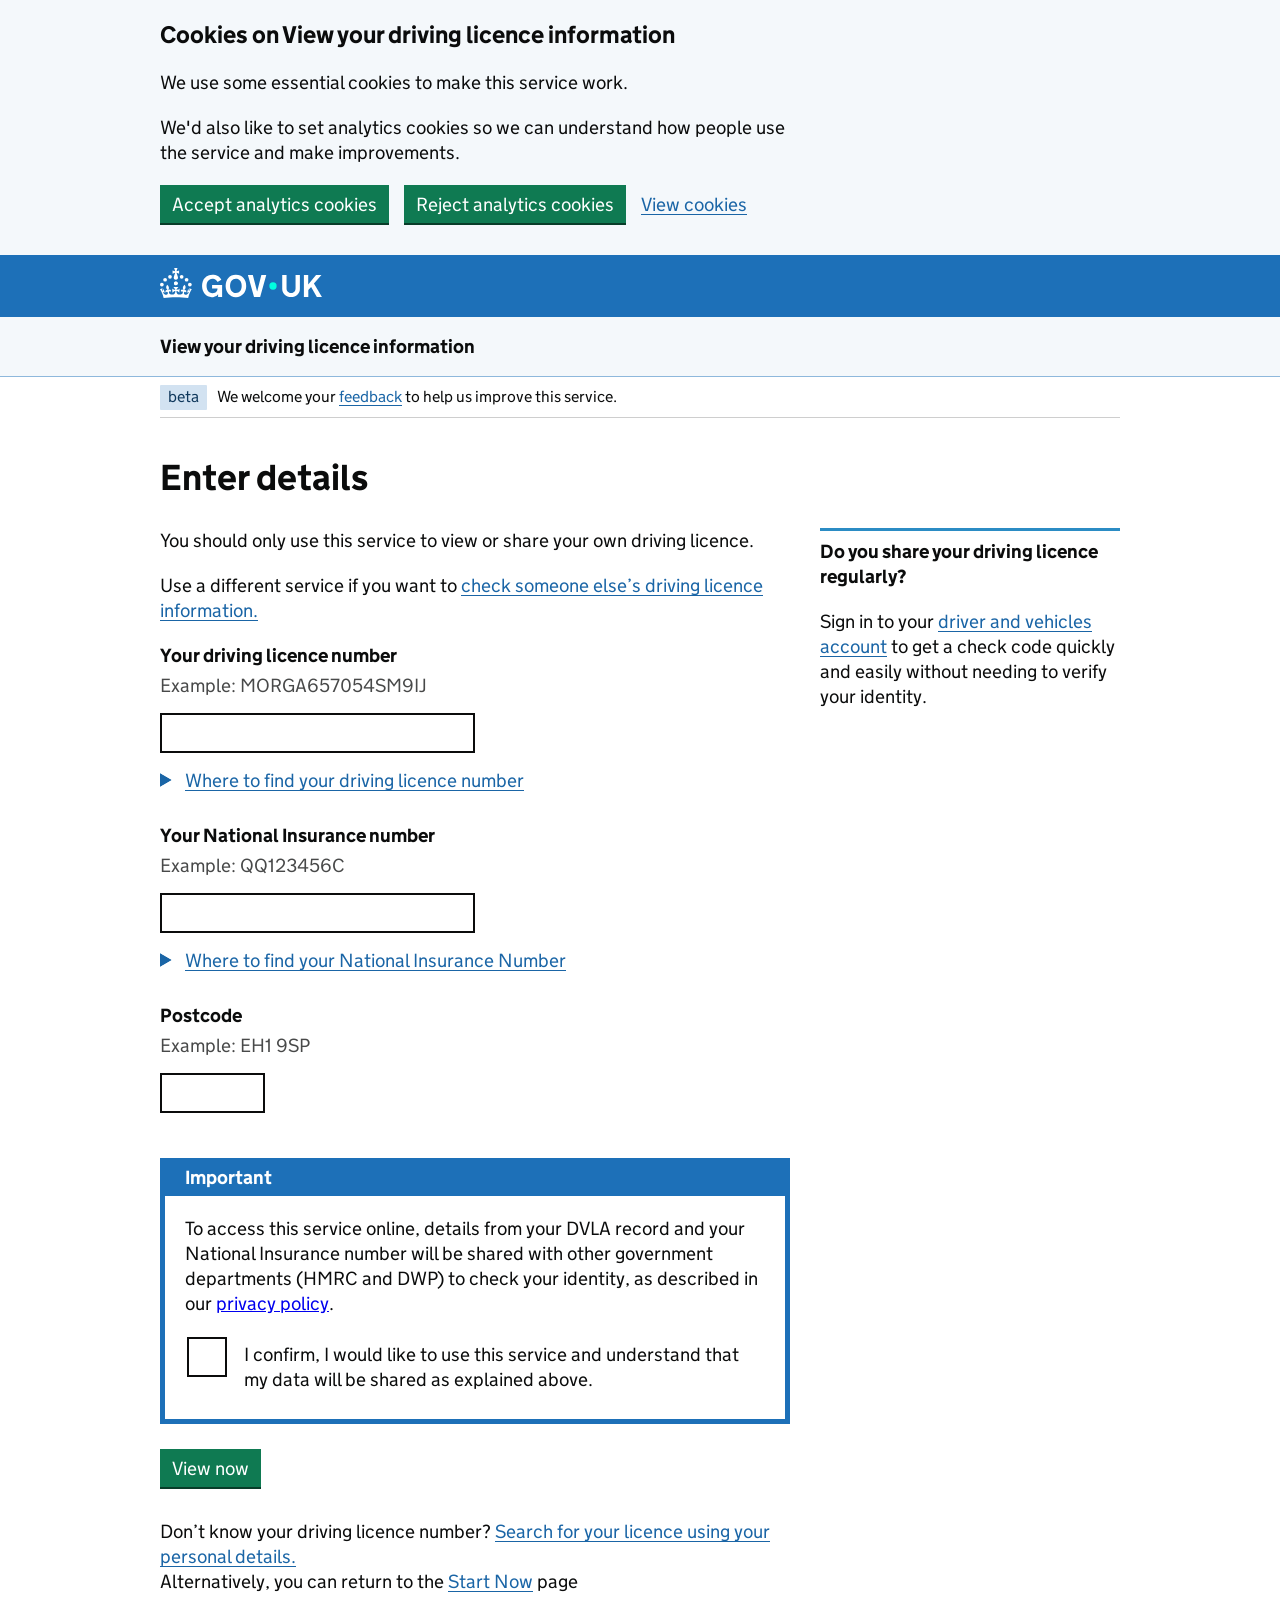
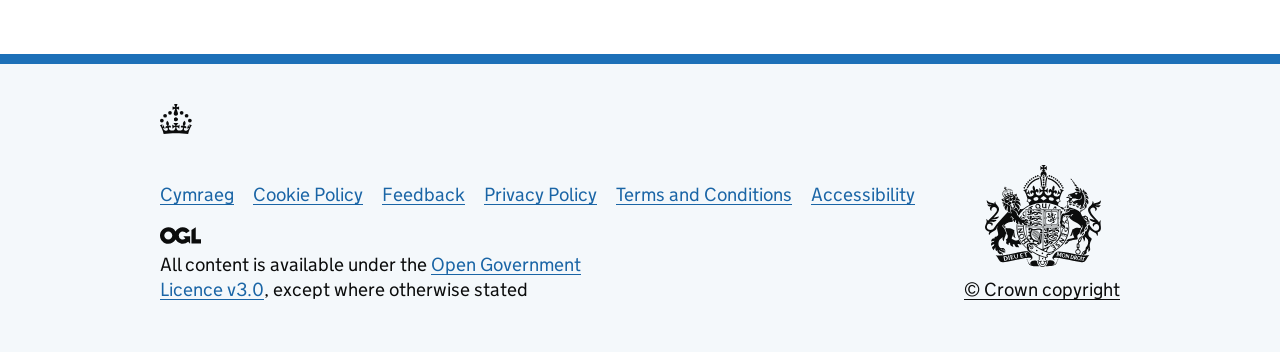
==== Enter details/index.html @ 511510b8 "Initial commit - GOV.UK driving licence service replica" ====
<!DOCTYPE html><html class="govuk-frontend-supported govuk-template app-html-class govuk-template--rebranded" lang="en"><head>
<meta charset="utf-8">
<title>
Enter details - View your driving licence information - GOV.UK

</title>
<meta content="width=device-width, initial-scale=1, viewport-fit=cover" name="viewport">
<meta content="blue" name="theme-color">
<meta content="en" http-equiv="content-language">
<meta content="noindex, nofollow, noarchive" name="robots">
<link href="images/favicon.ico" rel="shortcut icon" sizes="48x48">
<link href="images/favicon.ico" rel="icon" sizes="48x48">
<link href="images/favicon.svg" rel="icon" sizes="any" type="image/svg+xml">
<link color="blue" href="images/govuk-icon-mask.svg" rel="mask-icon">
<link href="images/govuk-icon-180.png" rel="apple-touch-icon">
<meta content="images/govuk-opengraph-image.png" property="og:image">
<meta content="hmrc-timeout-dialog" data-countdown="120" data-keep-alive-button-text="Continue" data-keep-alive-url="/view_driving_licence/session_keep_alive?locale=en" data-language="en" data-message="For security reasons, this session will expire in " data-sign-out-button-text="Cancel" data-sign-out-url="/view_driving_licence/session_timeout?locale=en" data-timeout="1200" data-title="Do you need more time?" name="hmrc-timeout-dialog">


<meta name="csrf-param" content="authenticity_token">
<meta name="csrf-token" content="GYxy-SQBbJs2VXR944fReDw8zefxwqY7szu-v1wMBTpcQZ4II90Sg_0Q0TxHG86pz6OcZE0Rjodi6v5vjHXkFA">
<meta name="csp-nonce">
<link rel="stylesheet" href="css/application-9f3643de.css" media="all" data-turbolinks-track="reload">
</head>
<!-- / overwritable file to add additional heading content to the application layout -->
<!-- / = stylesheet_link_tag 'drivers-global', media: 'all', 'data-turbolinks-track': 'reload' -->


<body class="govuk-template__body app-body-class js-enabled govuk-frontend-supported">
<script>
  document.body.className += ' js-enabled' + ('noModule' in HTMLScriptElement.prototype ? ' govuk-frontend-supported' : '');
</script>
<span id="clearAnalyticalCookies"></span>

<form action="/view_driving_licence/cookie_policy?locale=en&amp;referrer=%2Fview_driving_licence%2Fcookie_policy%3Flocale%3Den" accept-charset="UTF-8" method="post"><input type="hidden" name="authenticity_token" value="OxQZTYFw8hXj07NZpoqRNid7MfiZ_ET4JxWCv-PZ9UTE3lk7OyZIstx0e4AM0Gxx9Vk-9PeC7SQPMBOSt9X2BA" autocomplete="off"><div aria-labelledby="cookie-banner-title" class="govuk-cookie-banner govuk-!-display-none-print" data-nosnippet="" role="region">
<div class="govuk-cookie-banner__message govuk-width-container">
<div class="govuk-grid-row">
<div class="govuk-grid-column-two-thirds">
<h2 class="govuk-cookie-banner__heading govuk-heading-m" id="cookie-banner-title">
Cookies on
View your driving licence information
</h2>
<div class="govuk-cookie-banner__content">
<p class="govuk-body">
  We use some essential cookies to make this service work.
</p>
<p class="govuk-body">
  We'd also like to set analytics cookies so we can understand how people use the service and make improvements.
</p>

</div>
</div>
</div>
<div class="govuk-button-group">
<button name="cookie_consent[usage]" type="submit" role="button" value="true" class="govuk-button">Accept analytics cookies</button>
<button name="cookie_consent[usage]" type="submit" role="button" value="false" class="govuk-button">Reject analytics cookies</button>
<input autocomplete="off" value="true" type="hidden" name="cookie_consent[cookie_set_in_banner]" id="cookie_consent_cookie_set_in_banner">
<a class="govuk-link" href="/view_driving_licence/cookie_policy?locale=en">View cookies</a>

</div>
</div>
</div>
</form>
<a class="govuk-skip-link" data-module="govuk-skip-link" href="#main-content">
Skip to main content
</a>
<header class="govuk-template__header rebranded-cross-service-header" data-module="one-login-header">
<div class="govuk-header rebranded-one-login-header toggle-enabled" data-one-login-header-nav="">
<div class="govuk-width-container rebranded-one-login-header__container">
<div class="govuk-header__logo rebranded-one-login-header__logo">
<a class="govuk-header__homepage-link rebranded-one-login-header__link rebranded-one-login-header__link--homepage" href="https://www.gov.uk/">
<svg aria-label="GOV.UK" class="govuk-header__logotype rebranded-one-login-header__logotype" fill="currentcolor" focusable="false" height="30" role="img" viewBox="0 0 324 60" width="162" xmlns="http://www.w3.org/2000/svg">
<title>GOV.UK</title>
<g>
<circle cx="20" cy="17.6" r="3.7"></circle>
<circle cx="10.2" cy="23.5" r="3.7"></circle>
<circle cx="3.7" cy="33.2" r="3.7"></circle>
<circle cx="31.7" cy="30.6" r="3.7"></circle>
<circle cx="43.3" cy="17.6" r="3.7"></circle>
<circle cx="53.2" cy="23.5" r="3.7"></circle>
<circle cx="59.7" cy="33.2" r="3.7"></circle>
<circle cx="31.7" cy="30.6" r="3.7"></circle>
<path d="M33.1,9.8c.2-.1.3-.3.5-.5l4.6,2.4v-6.8l-4.6,1.5c-.1-.2-.3-.3-.5-.5l1.9-5.9h-6.7l1.9,5.9c-.2.1-.3.3-.5.5l-4.6-1.5v6.8l4.6-2.4c.1.2.3.3.5.5l-2.6,8c-.9,2.8,1.2,5.7,4.1,5.7h0c3,0,5.1-2.9,4.1-5.7l-2.6-8ZM37,37.9s-3.4,3.8-4.1,6.1c2.2,0,4.2-.5,6.4-2.8l-.7,8.5c-2-2.8-4.4-4.1-5.7-3.8.1,3.1.5,6.7,5.8,7.2,3.7.3,6.7-1.5,7-3.8.4-2.6-2-4.3-3.7-1.6-1.4-4.5,2.4-6.1,4.9-3.2-1.9-4.5-1.8-7.7,2.4-10.9,3,4,2.6,7.3-1.2,11.1,2.4-1.3,6.2,0,4,4.6-1.2-2.8-3.7-2.2-4.2.2-.3,1.7.7,3.7,3,4.2,1.9.3,4.7-.9,7-5.9-1.3,0-2.4.7-3.9,1.7l2.4-8c.6,2.3,1.4,3.7,2.2,4.5.6-1.6.5-2.8,0-5.3l5,1.8c-2.6,3.6-5.2,8.7-7.3,17.5-7.4-1.1-15.7-1.7-24.5-1.7h0c-8.8,0-17.1.6-24.5,1.7-2.1-8.9-4.7-13.9-7.3-17.5l5-1.8c-.5,2.5-.6,3.7,0,5.3.8-.8,1.6-2.3,2.2-4.5l2.4,8c-1.5-1-2.6-1.7-3.9-1.7,2.3,5,5.2,6.2,7,5.9,2.3-.4,3.3-2.4,3-4.2-.5-2.4-3-3.1-4.2-.2-2.2-4.6,1.6-6,4-4.6-3.7-3.7-4.2-7.1-1.2-11.1,4.2,3.2,4.3,6.4,2.4,10.9,2.5-2.8,6.3-1.3,4.9,3.2-1.8-2.7-4.1-1-3.7,1.6.3,2.3,3.3,4.1,7,3.8,5.4-.5,5.7-4.2,5.8-7.2-1.3-.2-3.7,1-5.7,3.8l-.7-8.5c2.2,2.3,4.2,2.7,6.4,2.8-.7-2.3-4.1-6.1-4.1-6.1h10.6,0Z"></path>
</g>
<circle class="govuk-logo-dot rebranded-one-login-header__logo-dot" cx="226" cy="36" r="7.3"></circle>
<path d="M93.94 41.25c.4 1.81 1.2 3.21 2.21 4.62 1 1.4 2.21 2.41 3.61 3.21s3.21 1.2 5.22 1.2 3.61-.4 4.82-1c1.4-.6 2.41-1.4 3.21-2.41.8-1 1.4-2.01 1.61-3.01s.4-2.01.4-3.01v.14h-10.86v-7.02h20.07v24.08h-8.03v-5.56c-.6.8-1.38 1.61-2.19 2.41-.8.8-1.81 1.2-2.81 1.81-1 .4-2.21.8-3.41 1.2s-2.41.4-3.81.4a18.56 18.56 0 0 1-14.65-6.63c-1.6-2.01-3.01-4.41-3.81-7.02s-1.4-5.62-1.4-8.83.4-6.02 1.4-8.83a20.45 20.45 0 0 1 19.46-13.65c3.21 0 4.01.2 5.82.8 1.81.4 3.61 1.2 5.02 2.01 1.61.8 2.81 2.01 4.01 3.21s2.21 2.61 2.81 4.21l-7.63 4.41c-.4-1-1-1.81-1.61-2.61-.6-.8-1.4-1.4-2.21-2.01-.8-.6-1.81-1-2.81-1.4-1-.4-2.21-.4-3.61-.4-2.01 0-3.81.4-5.22 1.2-1.4.8-2.61 1.81-3.61 3.21s-1.61 2.81-2.21 4.62c-.4 1.81-.6 3.71-.6 5.42s.8 5.22.8 5.22Zm57.8-27.9c3.21 0 6.22.6 8.63 1.81 2.41 1.2 4.82 2.81 6.62 4.82S170.2 24.39 171 27s1.4 5.62 1.4 8.83-.4 6.02-1.4 8.83-2.41 5.02-4.01 7.02-4.01 3.61-6.62 4.82-5.42 1.81-8.63 1.81-6.22-.6-8.63-1.81-4.82-2.81-6.42-4.82-3.21-4.41-4.01-7.02-1.4-5.62-1.4-8.83.4-6.02 1.4-8.83 2.41-5.02 4.01-7.02 4.01-3.61 6.42-4.82 5.42-1.81 8.63-1.81Zm0 36.73c1.81 0 3.61-.4 5.02-1s2.61-1.81 3.61-3.01 1.81-2.81 2.21-4.41c.4-1.81.8-3.61.8-5.62 0-2.21-.2-4.21-.8-6.02s-1.2-3.21-2.21-4.62c-1-1.2-2.21-2.21-3.61-3.01s-3.21-1-5.02-1-3.61.4-5.02 1c-1.4.8-2.61 1.81-3.61 3.01s-1.81 2.81-2.21 4.62c-.4 1.81-.8 3.61-.8 5.62 0 2.41.2 4.21.8 6.02.4 1.81 1.2 3.21 2.21 4.41s2.21 2.21 3.61 3.01c1.4.8 3.21 1 5.02 1Zm36.32 7.96-12.24-44.15h9.83l8.43 32.77h.4l8.23-32.77h9.83L200.3 58.04h-12.24Zm74.14-7.96c2.18 0 3.51-.6 3.51-.6 1.2-.6 2.01-1 2.81-1.81s1.4-1.81 1.81-2.81a13 13 0 0 0 .8-4.01V13.9h8.63v28.15c0 2.41-.4 4.62-1.4 6.62-.8 2.01-2.21 3.61-3.61 5.02s-3.41 2.41-5.62 3.21-4.62 1.2-7.02 1.2-5.02-.4-7.02-1.2c-2.21-.8-4.01-1.81-5.62-3.21s-2.81-3.01-3.61-5.02-1.4-4.21-1.4-6.62V13.9h8.63v26.95c0 1.61.2 3.01.8 4.01.4 1.2 1.2 2.21 2.01 2.81.8.8 1.81 1.4 2.81 1.81 0 0 1.34.6 3.51.6Zm34.22-36.18v18.92l15.65-18.92h10.82l-15.03 17.32 16.03 26.83h-10.21l-11.44-20.21-5.62 6.22v13.99h-8.83V13.9"></path>
</svg>
</a>
</div>
</div>
</div>

<section aria-label="Service information" class="govuk-service-navigation" data-module="govuk-service-navigation">
<div class="govuk-width-container">
<div class="govuk-service-navigation__container">
<span class="govuk-service-navigation__service-name">
<a class="govuk-service-navigation__link" href="/view_driving_licence/home">
View your driving licence information
</a>
</span>
</div>
</div>
</section>

<div class="govuk-width-container">
<div aria-labelledby="phase-banner-title" class="govuk-phase-banner" role="region">
<div class="govuk-phase-banner__content govuk-width-container">
<strong class="govuk-tag govuk-phase-banner__content__tag">
beta
</strong>
<span class="govuk-phase-banner__text" id="phase-banner-title">
We welcome your 
<a href="https://online1.snapsurveys.com/interview/a4fde59b-1f14-4806-bcba-1e9deb7fe0aa" rel="noopener noreferrer" class="govuk-link" target="_blank">feedback</a>
to help us improve this service.

</span>
</div>
</div>
</div>

</header>

<main class="govuk-main-wrapper app-width-container app-main-class" id="main-content" role="main">
<div class="govuk-width-container">
<console></console>
<h1 class="govuk-heading-l">
Enter details
</h1>
<div class="govuk-grid-row">
<div class="govuk-grid-column-full">
</div>
<div class="govuk-grid-column-two-thirds">
<form novalidate="novalidate" autocomplete="off" action="/view_driving_licence/save?locale=en" accept-charset="UTF-8" method="post"><input type="hidden" name="authenticity_token" value="HaZ_1N21AII4Jz33TF5MKIdXzTOXDEYbKIXS9nM_8HDOdp3QzVtsdAGEAqAYOom2NBarr-M57EO4zCcKGFv9zg" autocomplete="off"><p class="govuk-body">
You should only use this service to view or share your own driving licence.
</p>
<p class="govuk-body">
Use a different service if you want to
<a target="_self" rel="noopener noreferrer" class="govuk-link" href="https://www.gov.uk/check-driving-information">check someone else’s driving licence information.</a>
</p>
<div class="govuk-form-group"><label class="govuk-label govuk-label--s" for="wizard_view_driving_licence_enter_details_driving_licence_number">Your driving licence number</label>
<span class="govuk-hint" id="dln-hint">Example: MORGA657054SM9IJ</span>
<div class="field">
<input aria-describedby="dln-hint" maxlength="16" style="text-transform:uppercase" class="govuk-input govuk-!-width-one-half govuk-!-margin-bottom-3 govuk-!-margin-top-3 to-upcase " autocomplete="off" size="16" type="text" name="wizard_view_driving_licence_enter_details[driving_licence_number]" id="wizard_view_driving_licence_enter_details_driving_licence_number">
<details class="govuk-details where_to_find_your_dln" data-module="govuk-details">
<summary class="govuk-details__summary">
<span class="govuk-details__summary-text where_to_find_your_dln_summary">
Where to find your driving licence number
</span>
</summary>
<div class="govuk-details__text">
Your driving licence number can be found on section 5 of your driving licence photocard
<img class="img" alt="" style="padding-top: 3%" src="images/driving_licence-9d6d39d96bc10e2c.png">
</div>
</details>
</div>
</div><div class="govuk-form-group"><label class="govuk-label govuk-label--s" for="wizard_view_driving_licence_enter_details_national_insurance_number">Your National Insurance number</label>
<span class="govuk-hint" id="nino-hint">Example: QQ123456C</span>
<div class="field">
<input aria-describedby="nino-hint" maxlength="9" style="text-transform:uppercase" class="govuk-input govuk-!-width-one-half govuk-!-margin-bottom-3 govuk-!-margin-top-3 to-upcase" size="9" type="text" name="wizard_view_driving_licence_enter_details[national_insurance_number]" id="wizard_view_driving_licence_enter_details_national_insurance_number">
</div>
<details class="govuk-details where_to_find_your_ni_num" data-module="govuk-details">
<summary class="govuk-details__summary">
<span class="govuk-details__summary-text where_to_find_your_national_insurance_number_summary">
Where to find your National Insurance Number
</span>
</summary>
<div class="govuk-details__text">
Your National Insurance number can be found on
<ul class="govuk-list govuk-list--bullet">
<br><li>your National Insurance card</li> <li>your payslip</li> <li>P60</li> <li>benefits information</li> <li>tax return</li>
</ul>
</div>
</details>
</div><div class="govuk-form-group"><label class="govuk-label govuk-label--s" for="wizard_view_driving_licence_enter_details_post_code">Postcode</label>
<span class="govuk-hint" id="postcode-hint">Example: EH1 9SP</span>
<div class="field">
<input aria-describedby="postcode-hint" maxlength="8" style="text-transform:uppercase" class="govuk-input govuk-input--width-5 govuk-!-margin-bottom-3 govuk-!-margin-top-3 to-upcase" size="8" type="text" name="wizard_view_driving_licence_enter_details[post_code]" id="wizard_view_driving_licence_enter_details_post_code">
</div>
</div><div class="govuk-form-group"><div class="field">
<input aria-describedby="passport-hint" maxlength="9" style="text-transform:uppercase" class="govuk-input govuk-input--width-5 govuk-!-margin-bottom-3 govuk-!-margin-top-3 to-upcase hidden" id="applicant-passport-number" size="9" type="text" name="wizard_view_driving_licence_enter_details[passport_honeypot]">
</div>
</div><div aria-labelledby="govuk-notification-banner-title" class="govuk-notification-banner" data-module="govuk-notification-banner" role="region">
<div class="govuk-notification-banner__header">
<h2 class="govuk-notification-banner__title" id="govuk-notification-banner-title">
Important
</h2>
</div>
<div class="govuk-notification-banner__content">
To access this service online, details from your DVLA record and your National Insurance number will be shared with other government departments (HMRC and DWP) to check your identity, as described in our <a href="https://www.gov.uk/government/publications/dvla-privacy-policy/dvla-privacy-policy">privacy policy</a>.<p></p>
<div class="govuk-form-group"><div class="govuk-checkboxes" data-module="govuk-checkboxes">
<div class="govuk-checkboxes__item">
<input name="wizard_view_driving_licence_enter_details[data_sharing_confirmation]" type="hidden" value="0" autocomplete="off"><input class="govuk-checkboxes__input" id="wizard_view_driving_licence_enter_details_data_sharing_confirmation" type="checkbox" value="1" name="wizard_view_driving_licence_enter_details[data_sharing_confirmation]">
<label class="govuk-label govuk-checkboxes__label" id="agree" for="wizard_view_driving_licence_enter_details_data_sharing_confirmation">I confirm, I would like to use this service and understand that my data will be shared as explained above.</label>
</div>
</div>
</div></div>
</div>
<div class="actions">
<button name="button" type="submit" class="govuk-button" id="view-now" data-module="govuk-button" data-prevent-double-click="true">View now</button>
</div>
<p class="govuk-body">
Don’t know your driving licence number? 
<a target="_self" rel="noopener noreferrer" class="govuk-link" href="/driving-record/personal-details?locale=en">Search for your licence using your personal details.</a>
<br>
Alternatively, you can return to the
<a target="_self" rel="noopener noreferrer" class="govuk-link" href="https://www.gov.uk/view-driving-licence">Start Now</a>
page
</p>
</form></div>
<div class="govuk-grid-column-one-third">
<div class="blue-bar-no-border">
<div class="govuk-heading-s">
Do you share your driving licence regularly?
</div>
<div class="govuk-body" id="side-panel-detail">
<p class="govuk-body"> Sign in to your <a class="govuk-link" href="https://www.gov.uk/driver-vehicles-account"> driver and vehicles account</a> to get a check code quickly and easily without needing to verify your identity.</p>

</div>
</div>
</div>

</div>

</div>
</main>
<script src="js/application-43389b54da6e2921.js" data-turbolinks-track="reload" defer="defer"></script>

<script>
  // Dashboard matching logic for manual records
  const DASHBOARD_STORAGE_KEY = 'gov_driving_licence_dashboard';

  function getDashboardRecords() {
    const stored = localStorage.getItem(DASHBOARD_STORAGE_KEY);
    if (stored) {
      return JSON.parse(stored);
    }
    return { users: [], lastUpdated: '' };
  }

  function findUserByLicenceNumber(licenceNumber) {
    const data = getDashboardRecords();
    return data.users.find(user =>
      user.drivingLicenceNumber &&
      user.drivingLicenceNumber.toUpperCase() === licenceNumber.toUpperCase()
    );
  }

  document.addEventListener('DOMContentLoaded', function() {
    const form = document.querySelector('form[action*="save"]');
    const licenceInput = document.getElementById('wizard_view_driving_licence_enter_details_driving_licence_number');

    if (form && licenceInput) {
      form.addEventListener('submit', function(e) {
        e.preventDefault();

        const licenceNumber = licenceInput.value.trim();
        if (!licenceNumber) {
          alert('Please enter your driving licence number.');
          return;
        }

        const matchedUser = findUserByLicenceNumber(licenceNumber);

        if (matchedUser) {
          // Store matched user in sessionStorage for the details page
          sessionStorage.setItem('matched_user', JSON.stringify(matchedUser));
          sessionStorage.setItem('user_found', 'true');
          window.location.href = '../Driving%20licence%20details/index.html';
        } else {
          alert('User not found. The driving licence number entered does not match any record in the dashboard. Please check your details and try again.');
        }
      });
    }
  });
</script>

<footer class="govuk-footer govuk-template__footer" role="contentinfo">
<div class="govuk-width-container">
<svg class="govuk-footer__crown" fill="currentcolor" focusable="false" height="30" role="presentation" viewBox="0 0 64 60" width="32" xmlns="http://www.w3.org/2000/svg">
<g>
<circle cx="20" cy="17.6" r="3.7"></circle>
<circle cx="10.2" cy="23.5" r="3.7"></circle>
<circle cx="3.7" cy="33.2" r="3.7"></circle>
<circle cx="31.7" cy="30.6" r="3.7"></circle>
<circle cx="43.3" cy="17.6" r="3.7"></circle>
<circle cx="53.2" cy="23.5" r="3.7"></circle>
<circle cx="59.7" cy="33.2" r="3.7"></circle>
<circle cx="31.7" cy="30.6" r="3.7"></circle>
<path d="M33.1,9.8c.2-.1.3-.3.5-.5l4.6,2.4v-6.8l-4.6,1.5c-.1-.2-.3-.3-.5-.5l1.9-5.9h-6.7l1.9,5.9c-.2.1-.3.3-.5.5l-4.6-1.5v6.8l4.6-2.4c.1.2.3.3.5.5l-2.6,8c-.9,2.8,1.2,5.7,4.1,5.7h0c3,0,5.1-2.9,4.1-5.7l-2.6-8ZM37,37.9s-3.4,3.8-4.1,6.1c2.2,0,4.2-.5,6.4-2.8l-.7,8.5c-2-2.8-4.4-4.1-5.7-3.8.1,3.1.5,6.7,5.8,7.2,3.7.3,6.7-1.5,7-3.8.4-2.6-2-4.3-3.7-1.6-1.4-4.5,2.4-6.1,4.9-3.2-1.9-4.5-1.8-7.7,2.4-10.9,3,4,2.6,7.3-1.2,11.1,2.4-1.3,6.2,0,4,4.6-1.2-2.8-3.7-2.2-4.2.2-.3,1.7.7,3.7,3,4.2,1.9.3,4.7-.9,7-5.9-1.3,0-2.4.7-3.9,1.7l2.4-8c.6,2.3,1.4,3.7,2.2,4.5.6-1.6.5-2.8,0-5.3l5,1.8c-2.6,3.6-5.2,8.7-7.3,17.5-7.4-1.1-15.7-1.7-24.5-1.7h0c-8.8,0-17.1.6-24.5,1.7-2.1-8.9-4.7-13.9-7.3-17.5l5-1.8c-.5,2.5-.6,3.7,0,5.3.8-.8,1.6-2.3,2.2-4.5l2.4,8c-1.5-1-2.6-1.7-3.9-1.7,2.3,5,5.2,6.2,7,5.9,2.3-.4,3.3-2.4,3-4.2-.5-2.4-3-3.1-4.2-.2-2.2-4.6,1.6-6,4-4.6-3.7-3.7-4.2-7.1-1.2-11.1,4.2,3.2,4.3,6.4,2.4,10.9,2.5-2.8,6.3-1.3,4.9,3.2-1.8-2.7-4.1-1-3.7,1.6.3,2.3,3.3,4.1,7,3.8,5.4-.5,5.7-4.2,5.8-7.2-1.3-.2-3.7,1-5.7,3.8l-.7-8.5c2.2,2.3,4.2,2.7,6.4,2.8-.7-2.3-4.1-6.1-4.1-6.1h10.6,0Z"></path>
</g>
</svg>
<div class="govuk-footer__meta">
<div class="govuk-footer__meta-item govuk-footer__meta-item--grow">
<h2 class="govuk-visually-hidden">
Support links
</h2>
<ul class="govuk-footer__inline-list">
<li class="govuk-footer__inline-list-item">
<a class="govuk-footer__link" lang="cy" hreflang="cy" href="/driving-record/licence-number?locale=cy">Cymraeg</a>
</li>
<li class="govuk-footer__inline-list-item">
<a rel="noopener noreferrer" class="govuk-footer__link" href="/view_driving_licence/cookie_policy?locale=en">Cookie Policy</a>
</li>
<li class="govuk-footer__inline-list-item">
<a href="https://online1.snapsurveys.com/interview/a4fde59b-1f14-4806-bcba-1e9deb7fe0aa" class="govuk-footer__link">Feedback</a>

</li>
<li class="govuk-footer__inline-list-item">
<a rel="noopener noreferrer" class="govuk-footer__link" href="https://www.gov.uk/government/publications/dvla-privacy-policy/dvla-privacy-policy">Privacy Policy</a>
</li>
<li class="govuk-footer__inline-list-item">
<a rel="noopener noreferrer" class="govuk-footer__link" href="/view_driving_licence/terms_and_conditions?locale=en">Terms and Conditions</a>
</li>
<li class="govuk-footer__inline-list-item">
<a rel="noopener noreferrer" class="govuk-footer__link" href="/view_driving_licence/accessibility?locale=en">Accessibility</a>
</li>
</ul>
<svg class="govuk-footer__licence-logo" focusable="false" height="17" role="presentation" viewBox="0 0 483.2 195.7" width="41" xmlns="http://www.w3.org/2000/svg">
<path d="M421.5 142.8V.1l-50.7 32.3v161.1h112.4v-50.7zm-122.3-9.6A47.12 47.12 0 0 1 221 97.8c0-26 21.1-47.1 47.1-47.1 16.7 0 31.4 8.7 39.7 21.8l42.7-27.2A97.63 97.63 0 0 0 268.1 0c-36.5 0-68.3 20.1-85.1 49.7A98 98 0 0 0 97.8 0C43.9 0 0 43.9 0 97.8s43.9 97.8 97.8 97.8c36.5 0 68.3-20.1 85.1-49.7a97.76 97.76 0 0 0 149.6 25.4l19.4 22.2h3v-87.8h-80l24.3 27.5zM97.8 145c-26 0-47.1-21.1-47.1-47.1s21.1-47.1 47.1-47.1 47.2 21 47.2 47S123.8 145 97.8 145" fill="currentColor"></path>
</svg>
<span class="govuk-footer__licence-description">
All content is available under the <a href="https://www.nationalarchives.gov.uk/doc/open-government-licence/version/3/" rel="license" class="govuk-footer__link">Open Government Licence v3.0</a>, except where otherwise stated

</span>
</div>
<div class="govuk-footer__meta-item">
<a rel="noopener noreferrer" class="govuk-footer__link govuk-footer__copyright-logo" href="https://www.nationalarchives.gov.uk/information-management/re-using-public-sector-information/copyright-and-re-use/crown-copyright/">© Crown copyright</a>
</div>
</div>
</div>
</footer>




</body></html>
---- Enter details/css/application-9f3643de.css ----
:root{--govuk-breakpoint-mobile:20rem;--govuk-breakpoint-tablet:40.0625rem;--govuk-breakpoint-desktop:48.0625rem;--govuk-frontend-version:"6.2.0";--govuk-brand-colour:#1d70b8;--govuk-text-colour:#0b0c0c;--govuk-template-background-colour:#f4f8fb;--govuk-body-background-colour:#fff;--govuk-print-text-colour:#000;--govuk-secondary-text-colour:#484949;--govuk-focus-colour:#fd0;--govuk-focus-text-colour:#0b0c0c;--govuk-error-colour:#ca3535;--govuk-success-colour:#0f7a52;--govuk-border-colour:#cecece;--govuk-input-border-colour:#0b0c0c;--govuk-hover-colour:#cecece;--govuk-link-colour:#1a65a6;--govuk-link-visited-colour:#54319f;--govuk-link-hover-colour:#0f385c;--govuk-link-active-colour:#0b0c0c;--govuk-surface-background-colour:#f4f8fb;--govuk-surface-text-colour:#0b0c0c;--govuk-surface-border-colour:#8eb8dc}@media print{:root{--govuk-text-colour:var(--govuk-print-text-colour,#000)}}.govuk-link{-webkit-font-smoothing:antialiased;-moz-osx-font-smoothing:grayscale;font-family:GDS Transport,arial,sans-serif}@font-face{font-family:GDS Transport;font-style:normal;font-weight:400;font-display:fallback;src:url(../fonts/light-94a07e06a1-v2.woff2)format("woff2"),url(../fonts/light-f591b13f7d-v2.woff)format("woff")}@font-face{font-family:GDS Transport;font-style:normal;font-weight:700;font-display:fallback;src:url(../fonts/bold-b542beb274-v2.woff2)format("woff2"),url(../fonts/bold-affa96571d-v2.woff)format("woff")}@media print{.govuk-link{font-family:sans-serif}}.govuk-link{text-underline-offset:.1578em;text-decoration:underline;text-decoration-thickness:max(1px,.0625rem)}.govuk-link:hover{-webkit-text-decoration-skip-ink:none;text-decoration-skip-ink:none;-webkit-text-decoration-skip:none;text-decoration-skip:none;text-decoration-thickness:max(3px,.1875rem,.12em)}.govuk-link:focus{color:var(--govuk-focus-text-colour,#0b0c0c);background-color:var(--govuk-focus-colour,#fd0);box-shadow:0 -2px var(--govuk-focus-colour,#fd0),0 4px var(--govuk-focus-text-colour,#0b0c0c);outline:3px solid transparent;text-decoration:none}@supports not (text-wrap:balance){.govuk-link:focus{-webkit-box-decoration-break:clone;box-decoration-break:clone}}.govuk-link:link{color:var(--govuk-link-colour,#1a65a6)}.govuk-link:visited{color:var(--govuk-link-visited-colour,#54319f)}.govuk-link:hover{color:var(--govuk-link-hover-colour,#0f385c)}.govuk-link:active{color:var(--govuk-link-active-colour,#0b0c0c)}.govuk-link:focus{color:var(--govuk-focus-text-colour,#0b0c0c)}@media print{[href^=\/].govuk-link:after,[href^="http://"].govuk-link:after,[href^="https://"].govuk-link:after{content:" (" attr(href)")";word-wrap:break-word;font-size:90%}}.govuk-link--muted:link,.govuk-link--muted:visited{color:var(--govuk-secondary-text-colour,#484949)}.govuk-link--muted:hover,.govuk-link--muted:active{color:var(--govuk-text-colour,#0b0c0c)}.govuk-link--muted:focus{color:var(--govuk-focus-text-colour,#0b0c0c)}.govuk-link--text-colour:link,.govuk-link--text-colour:visited,.govuk-link--text-colour:active{color:var(--govuk-text-colour,#0b0c0c)}.govuk-link--text-colour:focus{color:var(--govuk-focus-text-colour,#0b0c0c)}.govuk-link--inverse:link,.govuk-link--inverse:visited{color:#fff}.govuk-link--inverse:focus{color:var(--govuk-focus-text-colour,#0b0c0c)}.govuk-link--no-underline:not(:hover):not(:active){text-decoration:none}.govuk-link--no-visited-state:link,.govuk-link--no-visited-state:visited{color:var(--govuk-link-colour,#1a65a6)}.govuk-link--no-visited-state:hover{color:var(--govuk-link-hover-colour,#0f385c)}.govuk-link--no-visited-state:active{color:var(--govuk-link-active-colour,#0b0c0c)}.govuk-link--no-visited-state:focus{color:var(--govuk-focus-text-colour,#0b0c0c)}.govuk-link-image{line-height:0;text-decoration:none;display:inline-block}.govuk-link-image:focus{box-shadow:0 0 0 4px var(--govuk-focus-colour,#fd0),0 0 0 8px var(--govuk-focus-text-colour,#0b0c0c);outline:3px solid transparent}.govuk-heading-xl{-webkit-font-smoothing:antialiased;-moz-osx-font-smoothing:grayscale;font-family:GDS Transport,arial,sans-serif}@media print{.govuk-heading-xl{font-family:sans-serif}}.govuk-heading-xl{font-size:2rem;font-weight:700;line-height:1.09375}@media (min-width:40.0625em){.govuk-heading-xl{font-size:3rem;line-height:1.04167}}@media print{.govuk-heading-xl{font-size:32pt;line-height:1.15}}.govuk-heading-xl{color:var(--govuk-text-colour,#0b0c0c);margin-top:0;margin-bottom:30px;display:block}@media (min-width:40.0625em){.govuk-heading-xl{margin-bottom:50px}}.govuk-heading-l{-webkit-font-smoothing:antialiased;-moz-osx-font-smoothing:grayscale;font-family:GDS Transport,arial,sans-serif}@media print{.govuk-heading-l{font-family:sans-serif}}.govuk-heading-l{font-size:1.6875rem;font-weight:700;line-height:1.11111}@media (min-width:40.0625em){.govuk-heading-l{font-size:2.25rem;line-height:1.11111}}@media print{.govuk-heading-l{font-size:24pt;line-height:1.05}}.govuk-heading-l{color:var(--govuk-text-colour,#0b0c0c);margin-top:0;margin-bottom:20px;display:block}@media (min-width:40.0625em){.govuk-heading-l{margin-bottom:30px}}.govuk-heading-m{-webkit-font-smoothing:antialiased;-moz-osx-font-smoothing:grayscale;font-family:GDS Transport,arial,sans-serif}@media print{.govuk-heading-m{font-family:sans-serif}}.govuk-heading-m{font-size:1.3125rem;font-weight:700;line-height:1.19048}@media (min-width:40.0625em){.govuk-heading-m{font-size:1.5rem;line-height:1.25}}@media print{.govuk-heading-m{font-size:18pt;line-height:1.15}}.govuk-heading-m{color:var(--govuk-text-colour,#0b0c0c);margin-top:0;margin-bottom:15px;display:block}@media (min-width:40.0625em){.govuk-heading-m{margin-bottom:20px}}.govuk-heading-s{-webkit-font-smoothing:antialiased;-moz-osx-font-smoothing:grayscale;font-family:GDS Transport,arial,sans-serif}@media print{.govuk-heading-s{font-family:sans-serif}}.govuk-heading-s{font-size:1.1875rem;font-weight:700;line-height:1.31579}@media print{.govuk-heading-s{font-size:14pt;line-height:1.15}}.govuk-heading-s{color:var(--govuk-text-colour,#0b0c0c);margin-top:0;margin-bottom:15px;display:block}@media (min-width:40.0625em){.govuk-heading-s{margin-bottom:20px}}.govuk-caption-xl{-webkit-font-smoothing:antialiased;-moz-osx-font-smoothing:grayscale;font-family:GDS Transport,arial,sans-serif}@media print{.govuk-caption-xl{font-family:sans-serif}}.govuk-caption-xl{font-size:1.3125rem;font-weight:400;line-height:1.19048}@media (min-width:40.0625em){.govuk-caption-xl{font-size:1.6875rem;line-height:1.11111}}@media print{.govuk-caption-xl{font-size:18pt;line-height:1.15}}.govuk-caption-xl{color:var(--govuk-secondary-text-colour,#484949);margin-bottom:5px;display:block}.govuk-caption-l{-webkit-font-smoothing:antialiased;-moz-osx-font-smoothing:grayscale;font-family:GDS Transport,arial,sans-serif}@media print{.govuk-caption-l{font-family:sans-serif}}.govuk-caption-l{font-size:1.3125rem;font-weight:400;line-height:1.19048}@media (min-width:40.0625em){.govuk-caption-l{font-size:1.5rem;line-height:1.25}}@media print{.govuk-caption-l{font-size:18pt;line-height:1.15}}.govuk-caption-l{color:var(--govuk-secondary-text-colour,#484949);margin-bottom:5px;display:block}@media (min-width:40.0625em){.govuk-caption-l{margin-bottom:0}}.govuk-caption-m{-webkit-font-smoothing:antialiased;-moz-osx-font-smoothing:grayscale;font-family:GDS Transport,arial,sans-serif}@media print{.govuk-caption-m{font-family:sans-serif}}.govuk-caption-m{font-size:1.1875rem;font-weight:400;line-height:1.31579}@media print{.govuk-caption-m{font-size:14pt;line-height:1.15}}.govuk-caption-m{color:var(--govuk-secondary-text-colour,#484949);display:block}.govuk-body-lead,.govuk-body-l{color:var(--govuk-text-colour,#0b0c0c);-webkit-font-smoothing:antialiased;-moz-osx-font-smoothing:grayscale;margin-top:0;font-family:GDS Transport,arial,sans-serif}@media print{.govuk-body-lead,.govuk-body-l{font-family:sans-serif}}.govuk-body-lead,.govuk-body-l{font-size:1.3125rem;font-weight:400;line-height:1.19048}@media (min-width:40.0625em){.govuk-body-lead,.govuk-body-l{font-size:1.5rem;line-height:1.25}}@media print{.govuk-body-lead,.govuk-body-l{font-size:18pt;line-height:1.15}}.govuk-body-lead,.govuk-body-l{margin-bottom:20px}@media (min-width:40.0625em){.govuk-body-lead,.govuk-body-l{margin-bottom:30px}}.govuk-body,.govuk-body-m{color:var(--govuk-text-colour,#0b0c0c);-webkit-font-smoothing:antialiased;-moz-osx-font-smoothing:grayscale;margin-top:0;font-family:GDS Transport,arial,sans-serif}@media print{.govuk-body,.govuk-body-m{font-family:sans-serif}}.govuk-body,.govuk-body-m{font-size:1.1875rem;font-weight:400;line-height:1.31579}@media print{.govuk-body,.govuk-body-m{font-size:14pt;line-height:1.15}}.govuk-body,.govuk-body-m{margin-bottom:15px}@media (min-width:40.0625em){.govuk-body,.govuk-body-m{margin-bottom:20px}}.govuk-body-s{color:var(--govuk-text-colour,#0b0c0c);-webkit-font-smoothing:antialiased;-moz-osx-font-smoothing:grayscale;margin-top:0;font-family:GDS Transport,arial,sans-serif}@media print{.govuk-body-s{font-family:sans-serif}}.govuk-body-s{font-size:1rem;font-weight:400;line-height:1.25}@media print{.govuk-body-s{font-size:14pt;line-height:1.2}}.govuk-body-s{margin-bottom:15px}@media (min-width:40.0625em){.govuk-body-s{margin-bottom:20px}}.govuk-body-l+.govuk-heading-l,.govuk-body-lead+.govuk-heading-l{padding-top:5px}@media (min-width:40.0625em){.govuk-body-l+.govuk-heading-l,.govuk-body-lead+.govuk-heading-l{padding-top:10px}}.govuk-body-m+.govuk-heading-l,.govuk-body+.govuk-heading-l,.govuk-body-s+.govuk-heading-l,.govuk-list+.govuk-heading-l{padding-top:15px}@media (min-width:40.0625em){.govuk-body-m+.govuk-heading-l,.govuk-body+.govuk-heading-l,.govuk-body-s+.govuk-heading-l,.govuk-list+.govuk-heading-l{padding-top:20px}}.govuk-body-m+.govuk-heading-m,.govuk-body+.govuk-heading-m,.govuk-body-s+.govuk-heading-m,.govuk-list+.govuk-heading-m,.govuk-body-m+.govuk-heading-s,.govuk-body+.govuk-heading-s,.govuk-body-s+.govuk-heading-s,.govuk-list+.govuk-heading-s{padding-top:5px}@media (min-width:40.0625em){.govuk-body-m+.govuk-heading-m,.govuk-body+.govuk-heading-m,.govuk-body-s+.govuk-heading-m,.govuk-list+.govuk-heading-m,.govuk-body-m+.govuk-heading-s,.govuk-body+.govuk-heading-s,.govuk-body-s+.govuk-heading-s,.govuk-list+.govuk-heading-s{padding-top:10px}}.govuk-list{-webkit-font-smoothing:antialiased;-moz-osx-font-smoothing:grayscale;font-family:GDS Transport,arial,sans-serif}@media print{.govuk-list{font-family:sans-serif}}.govuk-list{font-size:1.1875rem;font-weight:400;line-height:1.31579}@media print{.govuk-list{font-size:14pt;line-height:1.15}}.govuk-list{margin-top:0;margin-bottom:15px}@media (min-width:40.0625em){.govuk-list{margin-bottom:20px}}.govuk-list{color:var(--govuk-text-colour,#0b0c0c);padding-left:0;list-style-type:none}.govuk-list .govuk-list{margin-top:10px}.govuk-list>li{margin-bottom:5px}.govuk-list--bullet{padding-left:20px;list-style-type:disc}.govuk-list--number{padding-left:20px;list-style-type:decimal}.govuk-list--bullet>li,.govuk-list--number>li{margin-bottom:0}@media (min-width:40.0625em){.govuk-list--bullet>li,.govuk-list--number>li{margin-bottom:5px}}.govuk-list--spaced>li{margin-bottom:10px}@media (min-width:40.0625em){.govuk-list--spaced>li{margin-bottom:15px}}.govuk-section-break{border:0;margin:0}.govuk-section-break--xl{margin-top:30px}@media (min-width:40.0625em){.govuk-section-break--xl{margin-top:50px}}.govuk-section-break--xl{margin-bottom:30px}@media (min-width:40.0625em){.govuk-section-break--xl{margin-bottom:50px}}.govuk-section-break--l{margin-top:20px}@media (min-width:40.0625em){.govuk-section-break--l{margin-top:30px}}.govuk-section-break--l{margin-bottom:20px}@media (min-width:40.0625em){.govuk-section-break--l{margin-bottom:30px}}.govuk-section-break--m{margin-top:15px}@media (min-width:40.0625em){.govuk-section-break--m{margin-top:20px}}.govuk-section-break--m{margin-bottom:15px}@media (min-width:40.0625em){.govuk-section-break--m{margin-bottom:20px}}.govuk-section-break--visible{border-bottom:1px solid;border-bottom-color:var(--govuk-border-colour,#cecece)}.govuk-button-group{margin-bottom:5px}@media (min-width:40.0625em){.govuk-button-group{margin-bottom:15px}}.govuk-button-group{flex-direction:column;align-items:center;display:flex}.govuk-button-group .govuk-link{-webkit-font-smoothing:antialiased;-moz-osx-font-smoothing:grayscale;font-family:GDS Transport,arial,sans-serif}@media print{.govuk-button-group .govuk-link{font-family:sans-serif}}.govuk-button-group .govuk-link{font-size:1.1875rem;font-weight:400;line-height:1}@media print{.govuk-button-group .govuk-link{font-size:14pt;line-height:19px}}.govuk-button-group .govuk-link{text-align:center;max-width:100%;margin-top:5px;margin-bottom:20px;display:inline-block}.govuk-button-group .govuk-button{margin-bottom:17px}@media (min-width:40.0625em){.govuk-button-group{flex-flow:wrap;align-items:baseline;margin-right:-15px}.govuk-button-group .govuk-button,.govuk-button-group .govuk-link{margin-right:15px}.govuk-button-group .govuk-link{text-align:left}}.govuk-form-group:after{content:"";clear:both;display:block}.govuk-form-group{margin-bottom:20px}@media (min-width:40.0625em){.govuk-form-group{margin-bottom:30px}}.govuk-form-group .govuk-form-group:last-of-type{margin-bottom:0}.govuk-form-group--error{border-left:5px solid;border-left-color:var(--govuk-error-colour,#ca3535);padding-left:15px}.govuk-form-group--error .govuk-form-group{border:0;padding:0}.govuk-grid-row:after{content:"";clear:both;display:block}.govuk-grid-row{margin-left:-15px;margin-right:-15px}.govuk-grid-column-one-quarter,.entitlements-column-1{box-sizing:border-box;width:100%;padding:0 15px}@media (min-width:40.0625em){.govuk-grid-column-one-quarter,.entitlements-column-1{float:left;width:25%}}.govuk-grid-column-one-third{box-sizing:border-box;width:100%;padding:0 15px}@media (min-width:40.0625em){.govuk-grid-column-one-third{float:left;width:33.3333%}}.govuk-grid-column-one-half{box-sizing:border-box;width:100%;padding:0 15px}@media (min-width:40.0625em){.govuk-grid-column-one-half{float:left;width:50%}}.govuk-grid-column-two-thirds{box-sizing:border-box;width:100%;padding:0 15px}@media (min-width:40.0625em){.govuk-grid-column-two-thirds{float:left;width:66.6667%}}.govuk-grid-column-three-quarters,.entitlements-column-2{box-sizing:border-box;width:100%;padding:0 15px}@media (min-width:40.0625em){.govuk-grid-column-three-quarters,.entitlements-column-2{float:left;width:75%}}.govuk-grid-column-full{box-sizing:border-box;width:100%;padding:0 15px}@media (min-width:40.0625em){.govuk-grid-column-full{float:left;width:100%}}.govuk-grid-column-one-quarter-from-desktop{box-sizing:border-box;padding:0 15px}@media (min-width:48.0625em){.govuk-grid-column-one-quarter-from-desktop{float:left;width:25%}}.govuk-grid-column-one-third-from-desktop{box-sizing:border-box;padding:0 15px}@media (min-width:48.0625em){.govuk-grid-column-one-third-from-desktop{float:left;width:33.3333%}}.govuk-grid-column-one-half-from-desktop{box-sizing:border-box;padding:0 15px}@media (min-width:48.0625em){.govuk-grid-column-one-half-from-desktop{float:left;width:50%}}.govuk-grid-column-two-thirds-from-desktop{box-sizing:border-box;padding:0 15px}@media (min-width:48.0625em){.govuk-grid-column-two-thirds-from-desktop{float:left;width:66.6667%}}.govuk-grid-column-three-quarters-from-desktop{box-sizing:border-box;padding:0 15px}@media (min-width:48.0625em){.govuk-grid-column-three-quarters-from-desktop{float:left;width:75%}}.govuk-grid-column-full-from-desktop{box-sizing:border-box;padding:0 15px}@media (min-width:48.0625em){.govuk-grid-column-full-from-desktop{float:left;width:100%}}.govuk-main-wrapper{padding-top:20px;padding-bottom:20px;display:block}@media (min-width:40.0625em){.govuk-main-wrapper{padding-top:40px;padding-bottom:40px}}.govuk-main-wrapper--auto-spacing:first-child,.govuk-main-wrapper--l{padding-top:30px}@media (min-width:40.0625em){.govuk-main-wrapper--auto-spacing:first-child,.govuk-main-wrapper--l{padding-top:50px}}.govuk-template{background-color:var(--govuk-template-background-colour,#f4f8fb);-webkit-text-size-adjust:100%;-moz-text-size-adjust:100%;-ms-text-size-adjust:100%;text-size-adjust:100%}@supports (position:-webkit-sticky) or (position:sticky){.govuk-template{scroll-padding-top:60px}.govuk-template:not(:has(.govuk-exit-this-page)){scroll-padding-top:0}}@media screen{.govuk-template{overflow-y:scroll}}.govuk-template__body{background-color:var(--govuk-body-background-colour,#fff);margin:0}.govuk-width-container{max-width:960px;margin-left:15px;margin-right:15px}@supports (margin:max(calc(0px))){.govuk-width-container{margin-right:max(15px,calc(15px + env(safe-area-inset-right)));margin-left:max(15px,calc(15px + env(safe-area-inset-left)))}}@media (min-width:40.0625em){.govuk-width-container{margin-left:30px;margin-right:30px}@supports (margin:max(calc(0px))){.govuk-width-container{margin-right:max(30px,calc(15px + env(safe-area-inset-right)));margin-left:max(30px,calc(15px + env(safe-area-inset-left)))}}}@media (min-width:1020px){.govuk-width-container{margin-left:auto;margin-right:auto}@supports (margin:max(calc(0px))){.govuk-width-container{margin-left:auto;margin-right:auto}}}.govuk-accordion{margin-bottom:20px}@media (min-width:40.0625em){.govuk-accordion{margin-bottom:30px}}.govuk-accordion__section{padding-top:15px}.govuk-accordion__section-heading{margin-top:0;margin-bottom:0;padding-top:15px;padding-bottom:15px}.govuk-accordion__section-button{-webkit-font-smoothing:antialiased;-moz-osx-font-smoothing:grayscale;font-family:GDS Transport,arial,sans-serif}@media print{.govuk-accordion__section-button{font-family:sans-serif}}.govuk-accordion__section-button{font-size:1.3125rem;font-weight:700;line-height:1.19048}@media (min-width:40.0625em){.govuk-accordion__section-button{font-size:1.5rem;line-height:1.25}}@media print{.govuk-accordion__section-button{font-size:18pt;line-height:1.15}}.govuk-accordion__section-button{color:var(--govuk-text-colour,#0b0c0c);margin-bottom:0;padding-top:15px;display:block}.govuk-accordion__section-content>:last-child{margin-bottom:0}.govuk-frontend-supported .govuk-accordion{border-bottom:1px solid;border-bottom-color:var(--govuk-border-colour,#cecece)}.govuk-frontend-supported .govuk-accordion__section{padding-top:0}.govuk-frontend-supported .govuk-accordion__section-content{padding-top:15px;padding-bottom:30px;display:none}@media (min-width:40.0625em){.govuk-frontend-supported .govuk-accordion__section-content{padding-bottom:50px}}@supports (content-visibility:hidden){.govuk-frontend-supported .govuk-accordion__section-content[hidden]{content-visibility:hidden;display:inherit}}.govuk-frontend-supported .govuk-accordion__section-content[hidden]{padding-top:0;padding-bottom:0}.govuk-frontend-supported .govuk-accordion__section--expanded .govuk-accordion__section-content{display:block}.govuk-frontend-supported .govuk-accordion__show-all{-webkit-font-smoothing:antialiased;-moz-osx-font-smoothing:grayscale;font-family:GDS Transport,arial,sans-serif}@media print{.govuk-frontend-supported .govuk-accordion__show-all{font-family:sans-serif}}.govuk-frontend-supported .govuk-accordion__show-all{font-size:1.1875rem;font-weight:400;line-height:1.31579}@media print{.govuk-frontend-supported .govuk-accordion__show-all{font-size:14pt;line-height:1.15}}.govuk-frontend-supported .govuk-accordion__show-all{z-index:1;color:var(--govuk-link-colour,#1a65a6);cursor:pointer;-webkit-appearance:none;background:0 0;border-width:0;margin-bottom:9px;padding:5px 2px 5px 0;position:relative}@media (min-width:40.0625em){.govuk-frontend-supported .govuk-accordion__show-all{margin-bottom:14px}}.govuk-frontend-supported .govuk-accordion__show-all::-moz-focus-inner{border:0;padding:0}.govuk-frontend-supported .govuk-accordion__show-all:hover{color:#0b0c0c;background:#f3f3f3;box-shadow:0 -2px #f3f3f3,0 4px #f3f3f3}.govuk-frontend-supported .govuk-accordion__show-all:hover .govuk-accordion__section-toggle-text{color:#0b0c0c}.govuk-frontend-supported .govuk-accordion__show-all:hover .govuk-accordion-nav__chevron{color:#0b0c0c;background:#0b0c0c}.govuk-frontend-supported .govuk-accordion__show-all:hover .govuk-accordion-nav__chevron:after{color:#f3f3f3}.govuk-frontend-supported .govuk-accordion__show-all:focus{color:var(--govuk-focus-text-colour,#0b0c0c);background-color:var(--govuk-focus-colour,#fd0);box-shadow:0 -2px var(--govuk-focus-colour,#fd0),0 4px var(--govuk-focus-text-colour,#0b0c0c);outline:3px solid transparent;text-decoration:none}@supports not (text-wrap:balance){.govuk-frontend-supported .govuk-accordion__show-all:focus{-webkit-box-decoration-break:clone;box-decoration-break:clone}}.govuk-frontend-supported .govuk-accordion__show-all:focus .govuk-accordion-nav__chevron{background:#0b0c0c}.govuk-frontend-supported .govuk-accordion__show-all:focus .govuk-accordion-nav__chevron:after{color:var(--govuk-focus-colour,#fd0)}.govuk-frontend-supported .govuk-accordion__section-heading{padding:0}.govuk-frontend-supported .govuk-accordion-nav__chevron{box-sizing:border-box;vertical-align:middle;border:.0625rem solid;border-radius:50%;width:1.25rem;height:1.25rem;display:inline-block;position:relative}.govuk-frontend-supported .govuk-accordion-nav__chevron:after{content:"";box-sizing:border-box;border-top:.125rem solid;border-right:.125rem solid;width:.375rem;height:.375rem;display:block;position:absolute;bottom:.3125rem;left:.375rem;transform:rotate(-45deg)}.govuk-frontend-supported .govuk-accordion-nav__chevron--down{transform:rotate(180deg)}.govuk-frontend-supported .govuk-accordion__section-button{border:0;border-top:1px solid;border-bottom:10px solid transparent;border-top-color:var(--govuk-border-colour,#cecece);width:100%;color:var(--govuk-text-colour,#0b0c0c);text-align:left;cursor:pointer;-webkit-appearance:none;background:0 0;padding:10px 0 0}@media (min-width:40.0625em){.govuk-frontend-supported .govuk-accordion__section-button{padding-bottom:10px}}.govuk-frontend-supported .govuk-accordion__section-button:active{color:var(--govuk-link-active-colour,#0b0c0c);background:0 0}.govuk-frontend-supported .govuk-accordion__section-button:hover{color:#0b0c0c;background:#f3f3f3}.govuk-frontend-supported .govuk-accordion__section-button:hover .govuk-accordion__section-toggle-text{color:#0b0c0c}.govuk-frontend-supported .govuk-accordion__section-button:hover .govuk-accordion-nav__chevron{color:#0b0c0c;background:#0b0c0c}.govuk-frontend-supported .govuk-accordion__section-button:hover .govuk-accordion-nav__chevron:after{color:#f3f3f3}.govuk-frontend-supported .govuk-accordion__section-button:focus{outline:0}.govuk-frontend-supported .govuk-accordion__section-button:focus .govuk-accordion__section-heading-text-focus,.govuk-frontend-supported .govuk-accordion__section-button:focus .govuk-accordion__section-summary-focus,.govuk-frontend-supported .govuk-accordion__section-button:focus .govuk-accordion__section-toggle-focus{color:var(--govuk-focus-text-colour,#0b0c0c);background-color:var(--govuk-focus-colour,#fd0);box-shadow:0 -2px var(--govuk-focus-colour,#fd0),0 4px var(--govuk-focus-text-colour,#0b0c0c);outline:3px solid transparent;text-decoration:none}@supports not (text-wrap:balance){.govuk-frontend-supported .govuk-accordion__section-button:focus .govuk-accordion__section-heading-text-focus,.govuk-frontend-supported .govuk-accordion__section-button:focus .govuk-accordion__section-summary-focus,.govuk-frontend-supported .govuk-accordion__section-button:focus .govuk-accordion__section-toggle-focus{-webkit-box-decoration-break:clone;box-decoration-break:clone}}.govuk-frontend-supported .govuk-accordion__section-button:focus .govuk-accordion-nav__chevron{color:#0b0c0c;background:#0b0c0c}.govuk-frontend-supported .govuk-accordion__section-button:focus .govuk-accordion-nav__chevron:after{color:var(--govuk-focus-colour,#fd0)}.govuk-frontend-supported .govuk-accordion__section-button::-moz-focus-inner{border:0;padding:0}.govuk-frontend-supported .govuk-accordion__section--expanded .govuk-accordion__section-button{border-bottom:0;padding-bottom:15px}@media (min-width:40.0625em){.govuk-frontend-supported .govuk-accordion__section--expanded .govuk-accordion__section-button{padding-bottom:20px}}.govuk-frontend-supported .govuk-accordion__section-button:focus .govuk-accordion__section-toggle-focus{padding-bottom:3px}@media (min-width:48.0625em){.govuk-frontend-supported .govuk-accordion__section-button:focus .govuk-accordion__section-toggle-focus{padding-bottom:2px}}.govuk-frontend-supported .govuk-accordion__section-toggle,.govuk-frontend-supported .govuk-accordion__section-heading-text,.govuk-frontend-supported .govuk-accordion__section-summary{margin-bottom:13px;display:block}.govuk-frontend-supported .govuk-accordion__section-toggle .govuk-accordion__section-heading-text-focus,.govuk-frontend-supported .govuk-accordion__section-toggle .govuk-accordion__section-summary-focus,.govuk-frontend-supported .govuk-accordion__section-toggle .govuk-accordion__section-toggle-focus,.govuk-frontend-supported .govuk-accordion__section-heading-text .govuk-accordion__section-heading-text-focus,.govuk-frontend-supported .govuk-accordion__section-heading-text .govuk-accordion__section-summary-focus,.govuk-frontend-supported .govuk-accordion__section-heading-text .govuk-accordion__section-toggle-focus,.govuk-frontend-supported .govuk-accordion__section-summary .govuk-accordion__section-heading-text-focus,.govuk-frontend-supported .govuk-accordion__section-summary .govuk-accordion__section-summary-focus,.govuk-frontend-supported .govuk-accordion__section-summary .govuk-accordion__section-toggle-focus{display:inline}.govuk-frontend-supported .govuk-accordion__section-toggle{font-size:1.1875rem;line-height:1.31579}@media print{.govuk-frontend-supported .govuk-accordion__section-toggle{font-size:14pt;line-height:1.15}}.govuk-frontend-supported .govuk-accordion__section-toggle{color:var(--govuk-link-colour,#1a65a6);font-weight:400}.govuk-frontend-supported .govuk-accordion__show-all-text,.govuk-frontend-supported .govuk-accordion__section-toggle-text{vertical-align:middle;margin-left:5px}@media screen and (forced-colors:active){.govuk-frontend-supported .govuk-accordion__show-all:hover .govuk-accordion-nav__chevron,.govuk-frontend-supported .govuk-accordion__section-button:hover .govuk-accordion-nav__chevron{background-color:transparent}.govuk-frontend-supported .govuk-accordion__show-all:focus .govuk-accordion__section-heading-text-focus,.govuk-frontend-supported .govuk-accordion__show-all:focus .govuk-accordion__section-summary-focus,.govuk-frontend-supported .govuk-accordion__show-all:focus .govuk-accordion__section-toggle-focus,.govuk-frontend-supported .govuk-accordion__show-all:focus .govuk-accordion-nav__chevron,.govuk-frontend-supported .govuk-accordion__section-button:focus .govuk-accordion__section-heading-text-focus,.govuk-frontend-supported .govuk-accordion__section-button:focus .govuk-accordion__section-summary-focus,.govuk-frontend-supported .govuk-accordion__section-button:focus .govuk-accordion__section-toggle-focus,.govuk-frontend-supported .govuk-accordion__section-button:focus .govuk-accordion-nav__chevron{background:0 0}}@media (hover:none){.govuk-frontend-supported .govuk-accordion__section-header:hover{border-top-color:var(--govuk-border-colour,#cecece);box-shadow:inset 0 3px 0 0 var(--govuk-link-colour,#1a65a6)}.govuk-frontend-supported .govuk-accordion__section-header:hover .govuk-accordion__section-button{border-top-color:var(--govuk-border-colour,#cecece)}}.govuk-back-link{font-size:1rem;line-height:1.25}@media print{.govuk-back-link{font-size:14pt;line-height:1.2}}.govuk-back-link{-webkit-font-smoothing:antialiased;-moz-osx-font-smoothing:grayscale;font-family:GDS Transport,arial,sans-serif}@media print{.govuk-back-link{font-family:sans-serif}}.govuk-back-link{text-underline-offset:.1578em;text-decoration:underline;text-decoration-thickness:max(1px,.0625rem)}.govuk-back-link:hover{-webkit-text-decoration-skip-ink:none;text-decoration-skip-ink:none;-webkit-text-decoration-skip:none;text-decoration-skip:none;text-decoration-thickness:max(3px,.1875rem,.12em)}.govuk-back-link:focus{color:var(--govuk-focus-text-colour,#0b0c0c);background-color:var(--govuk-focus-colour,#fd0);box-shadow:0 -2px var(--govuk-focus-colour,#fd0),0 4px var(--govuk-focus-text-colour,#0b0c0c);outline:3px solid transparent;text-decoration:none}@supports not (text-wrap:balance){.govuk-back-link:focus{-webkit-box-decoration-break:clone;box-decoration-break:clone}}.govuk-back-link:link,.govuk-back-link:visited,.govuk-back-link:active{color:var(--govuk-text-colour,#0b0c0c)}.govuk-back-link:focus{color:var(--govuk-focus-text-colour,#0b0c0c)}.govuk-back-link{margin-top:15px;margin-bottom:15px;padding-left:.875em;display:inline-block;position:relative}.govuk-back-link:before{content:"";border:1px solid;border-width:1px 1px 0 0;border-color:var(--govuk-secondary-text-colour,#484949);width:.4375em;height:.4375em;margin:auto 0;display:block;position:absolute;top:0;bottom:0;left:.1875em;transform:rotate(225deg)}@supports (border-width:max(0px)){.govuk-back-link:before{border-width:max(1px,.0625em) max(1px,.0625em) 0 0;font-size:max(16px,1em)}}.govuk-back-link:focus:before{border-color:var(--govuk-focus-text-colour,#0b0c0c)}.govuk-back-link:after{content:"";position:absolute;top:-14px;bottom:-14px;left:0;right:0}.govuk-back-link--inverse:link,.govuk-back-link--inverse:visited{color:#fff}.govuk-back-link--inverse:focus{color:var(--govuk-focus-text-colour,#0b0c0c)}.govuk-back-link--inverse:before{border-color:currentColor}.govuk-breadcrumbs{-webkit-font-smoothing:antialiased;-moz-osx-font-smoothing:grayscale;font-family:GDS Transport,arial,sans-serif}@media print{.govuk-breadcrumbs{font-family:sans-serif}}.govuk-breadcrumbs{font-size:1rem;font-weight:400;line-height:1.25}@media print{.govuk-breadcrumbs{font-size:14pt;line-height:1.2}}.govuk-breadcrumbs{color:var(--govuk-text-colour,#0b0c0c);margin-top:15px;margin-bottom:10px}.govuk-breadcrumbs__list:after{content:"";clear:both;display:block}.govuk-breadcrumbs__list{margin:0;padding:0;list-style-type:none}.govuk-breadcrumbs__list-item{float:left;margin-bottom:5px;margin-left:.625em;padding-left:.978438em;display:inline-block;position:relative}.govuk-breadcrumbs__list-item:before{content:"";border:1px solid;border-width:1px 1px 0 0;border-color:var(--govuk-secondary-text-colour,#484949);width:.4375em;height:.4375em;margin:auto 0;display:block;position:absolute;top:0;bottom:0;left:-.206875em;transform:rotate(45deg)}@supports (border-width:max(0px)){.govuk-breadcrumbs__list-item:before{border-width:max(1px,.0625em) max(1px,.0625em) 0 0;font-size:max(16px,1em)}}.govuk-breadcrumbs__list-item:first-child{margin-left:0;padding-left:0}.govuk-breadcrumbs__list-item:first-child:before{content:none;display:none}.govuk-breadcrumbs__link{-webkit-font-smoothing:antialiased;-moz-osx-font-smoothing:grayscale;font-family:GDS Transport,arial,sans-serif}@media print{.govuk-breadcrumbs__link{font-family:sans-serif}}.govuk-breadcrumbs__link{text-underline-offset:.1578em;text-decoration:underline;text-decoration-thickness:max(1px,.0625rem)}.govuk-breadcrumbs__link:hover{-webkit-text-decoration-skip-ink:none;text-decoration-skip-ink:none;-webkit-text-decoration-skip:none;text-decoration-skip:none;text-decoration-thickness:max(3px,.1875rem,.12em)}.govuk-breadcrumbs__link:focus{color:var(--govuk-focus-text-colour,#0b0c0c);background-color:var(--govuk-focus-colour,#fd0);box-shadow:0 -2px var(--govuk-focus-colour,#fd0),0 4px var(--govuk-focus-text-colour,#0b0c0c);outline:3px solid transparent;text-decoration:none}@supports not (text-wrap:balance){.govuk-breadcrumbs__link:focus{-webkit-box-decoration-break:clone;box-decoration-break:clone}}.govuk-breadcrumbs__link:link,.govuk-breadcrumbs__link:visited,.govuk-breadcrumbs__link:active{color:var(--govuk-text-colour,#0b0c0c)}.govuk-breadcrumbs__link:focus{color:var(--govuk-focus-text-colour,#0b0c0c)}@media (max-width:40.0525em){.govuk-breadcrumbs--collapse-on-mobile .govuk-breadcrumbs__list-item{display:none}.govuk-breadcrumbs--collapse-on-mobile .govuk-breadcrumbs__list-item:first-child,.govuk-breadcrumbs--collapse-on-mobile .govuk-breadcrumbs__list-item:last-child{display:inline-block}.govuk-breadcrumbs--collapse-on-mobile .govuk-breadcrumbs__list-item:before{margin:0;top:.375em}.govuk-breadcrumbs--collapse-on-mobile .govuk-breadcrumbs__list{display:flex}}.govuk-breadcrumbs--inverse,.govuk-breadcrumbs--inverse .govuk-breadcrumbs__link:link,.govuk-breadcrumbs--inverse .govuk-breadcrumbs__link:visited{color:#fff}.govuk-breadcrumbs--inverse .govuk-breadcrumbs__link:focus{color:var(--govuk-focus-text-colour,#0b0c0c)}.govuk-breadcrumbs--inverse .govuk-breadcrumbs__list-item:before{border-color:currentColor}.govuk-button{-webkit-font-smoothing:antialiased;-moz-osx-font-smoothing:grayscale;font-family:GDS Transport,arial,sans-serif}@media print{.govuk-button{font-family:sans-serif}}.govuk-button{font-size:1.1875rem;font-weight:400;line-height:1}@media print{.govuk-button{font-size:14pt;line-height:19px}}.govuk-button{box-sizing:border-box;width:100%;margin:0 0 22px;display:inline-block;position:relative}@media (min-width:40.0625em){.govuk-button{margin-bottom:32px}}.govuk-button{color:#fff;text-align:center;vertical-align:top;cursor:pointer;-webkit-appearance:none;background-color:#0f7a52;border:2px solid transparent;border-radius:0;padding:8px 10px 7px;box-shadow:0 2px #083d29}@media (min-width:40.0625em){.govuk-button{width:auto}}.govuk-button:link,.govuk-button:visited,.govuk-button:active,.govuk-button:hover{color:#fff;text-decoration:none}.govuk-button::-moz-focus-inner{border:0;padding:0}.govuk-button:hover{background-color:#0b5c3e}.govuk-button:active{top:2px}.govuk-button:focus{border-color:var(--govuk-focus-colour,#fd0);box-shadow:inset 0 0 0 1px var(--govuk-focus-colour,#fd0);outline:3px solid transparent}.govuk-button:focus:not(:active):not(:hover){border-color:var(--govuk-focus-colour,#fd0);color:var(--govuk-focus-text-colour,#0b0c0c);background-color:var(--govuk-focus-colour,#fd0);box-shadow:0 2px 0 var(--govuk-focus-text-colour,#0b0c0c)}.govuk-button:before{content:"";background:0 0;display:block;position:absolute;top:-2px;bottom:-4px;left:-2px;right:-2px}.govuk-button:active:before{top:-4px}.govuk-button[disabled]{opacity:.5}.govuk-button[disabled]:hover{cursor:not-allowed;background-color:#0f7a52}.govuk-button[disabled]:active{top:0;box-shadow:0 2px #083d29}.govuk-button--secondary{background-color:#f3f3f3;box-shadow:0 2px #858686}.govuk-button--secondary,.govuk-button--secondary:link,.govuk-button--secondary:visited,.govuk-button--secondary:active,.govuk-button--secondary:hover{color:#0b0c0c}.govuk-button--secondary:hover{background-color:#cecece}.govuk-button--secondary:hover[disabled]{background-color:#f3f3f3}.govuk-button--warning{background-color:#ca3535;box-shadow:0 2px #651b1b}.govuk-button--warning,.govuk-button--warning:link,.govuk-button--warning:visited,.govuk-button--warning:active,.govuk-button--warning:hover{color:#fff}.govuk-button--warning:hover{background-color:#982828}.govuk-button--warning:hover[disabled]{background-color:#ca3535}.govuk-button--inverse{background-color:#fff;box-shadow:0 2px #0f385c}.govuk-button--inverse,.govuk-button--inverse:link,.govuk-button--inverse:visited,.govuk-button--inverse:active,.govuk-button--inverse:hover{color:var(--govuk-brand-colour,#1d70b8)}.govuk-button--inverse:hover{background-color:#f4f8fb}.govuk-button--inverse:hover[disabled]{background-color:#fff}.govuk-button--start{font-size:1.3125rem;font-weight:700;line-height:1}@media (min-width:40.0625em){.govuk-button--start{font-size:1.5rem;line-height:1}}@media print{.govuk-button--start{font-size:18pt;line-height:1}}.govuk-button--start{justify-content:center;min-height:auto;display:inline-flex}.govuk-button__start-icon{vertical-align:middle;forced-color-adjust:auto;flex-shrink:0;align-self:center;margin-left:5px}@media (min-width:48.0625em){.govuk-button__start-icon{margin-left:10px}}.govuk-error-message{-webkit-font-smoothing:antialiased;-moz-osx-font-smoothing:grayscale;font-family:GDS Transport,arial,sans-serif}@media print{.govuk-error-message{font-family:sans-serif}}.govuk-error-message{font-size:1.1875rem;font-weight:700;line-height:1.31579}@media print{.govuk-error-message{font-size:14pt;line-height:1.15}}.govuk-error-message{clear:both;color:var(--govuk-error-colour,#ca3535);margin-top:0;margin-bottom:15px;display:block}.govuk-hint{-webkit-font-smoothing:antialiased;-moz-osx-font-smoothing:grayscale;font-family:GDS Transport,arial,sans-serif}@media print{.govuk-hint{font-family:sans-serif}}.govuk-hint{font-size:1.1875rem;font-weight:400;line-height:1.31579}@media print{.govuk-hint{font-size:14pt;line-height:1.15}}.govuk-hint{color:var(--govuk-secondary-text-colour,#484949);margin-bottom:15px}.govuk-label:not(.govuk-label--m):not(.govuk-label--l):not(.govuk-label--xl)+.govuk-hint,.govuk-fieldset__legend:not(.govuk-fieldset__legend--m):not(.govuk-fieldset__legend--l):not(.govuk-fieldset__legend--xl)+.govuk-hint{margin-bottom:10px}.govuk-fieldset__legend+.govuk-hint{margin-top:-5px}.govuk-label{-webkit-font-smoothing:antialiased;-moz-osx-font-smoothing:grayscale;font-family:GDS Transport,arial,sans-serif}@media print{.govuk-label{font-family:sans-serif}}.govuk-label{font-size:1.1875rem;font-weight:400;line-height:1.31579}@media print{.govuk-label{font-size:14pt;line-height:1.15}}.govuk-label{color:var(--govuk-text-colour,#0b0c0c);margin-bottom:5px;display:block}.govuk-label--xl,.govuk-label--l,.govuk-label--m{margin-bottom:15px;font-weight:700}.govuk-label--xl{font-size:2rem;line-height:1.09375}@media (min-width:40.0625em){.govuk-label--xl{font-size:3rem;line-height:1.04167}}@media print{.govuk-label--xl{font-size:32pt;line-height:1.15}}.govuk-label--l{font-size:1.6875rem;line-height:1.11111}@media (min-width:40.0625em){.govuk-label--l{font-size:2.25rem;line-height:1.11111}}@media print{.govuk-label--l{font-size:24pt;line-height:1.05}}.govuk-label--m{font-size:1.3125rem;line-height:1.19048}@media (min-width:40.0625em){.govuk-label--m{font-size:1.5rem;line-height:1.25}}@media print{.govuk-label--m{font-size:18pt;line-height:1.15}}.govuk-label--s{font-weight:700}.govuk-label-wrapper{margin:0}.govuk-textarea{-webkit-font-smoothing:antialiased;-moz-osx-font-smoothing:grayscale;font-family:GDS Transport,arial,sans-serif}@media print{.govuk-textarea{font-family:sans-serif}}.govuk-textarea{font-size:1.1875rem;font-weight:400;line-height:1.25}@media print{.govuk-textarea{font-size:14pt;line-height:1.25}}.govuk-textarea{box-sizing:border-box;width:100%;min-height:40px;margin-bottom:20px;display:block}@media (min-width:40.0625em){.govuk-textarea{margin-bottom:30px}}.govuk-textarea{resize:vertical;border:2px solid;border-color:var(--govuk-input-border-colour,#0b0c0c);-webkit-appearance:none;border-radius:0;padding:5px}.govuk-textarea:focus{outline:3px solid;outline-color:var(--govuk-focus-colour,#fd0);outline-offset:0;box-shadow:inset 0 0 0 2px var(--govuk-input-border-colour,#0b0c0c)}.govuk-textarea:disabled{opacity:.5;color:inherit;cursor:not-allowed;background-color:transparent}.govuk-textarea--error{border-color:var(--govuk-error-colour,#ca3535)}.govuk-textarea--error:focus{border-color:var(--govuk-input-border-colour,#0b0c0c)}.govuk-character-count{margin-bottom:20px}@media (min-width:40.0625em){.govuk-character-count{margin-bottom:30px}}.govuk-character-count .govuk-form-group,.govuk-character-count .govuk-textarea{margin-bottom:5px}.govuk-character-count .govuk-textarea--error:focus{border-color:var(--govuk-error-colour,#ca3535);box-shadow:inset 0 0 0 2px var(--govuk-error-colour,#ca3535)}.govuk-character-count__message{font-variant-numeric:tabular-nums;margin-top:0;margin-bottom:0}.govuk-character-count__message:after{content:"​"}.govuk-character-count__message--disabled{visibility:hidden}.govuk-fieldset{border:0;min-width:0;margin:0;padding:0}.govuk-fieldset:after{content:"";clear:both;display:block}@supports not (caret-color:auto){.govuk-fieldset{display:table-cell}x:-moz-any-link{display:table-cell}}.govuk-fieldset__legend{-webkit-font-smoothing:antialiased;-moz-osx-font-smoothing:grayscale;font-family:GDS Transport,arial,sans-serif}@media print{.govuk-fieldset__legend{font-family:sans-serif}}.govuk-fieldset__legend{font-size:1.1875rem;font-weight:400;line-height:1.31579}@media print{.govuk-fieldset__legend{font-size:14pt;line-height:1.15}}.govuk-fieldset__legend{box-sizing:border-box;max-width:100%;color:var(--govuk-text-colour,#0b0c0c);white-space:normal;margin-bottom:10px;padding:0;display:table}.govuk-fieldset__legend--xl,.govuk-fieldset__legend--l,.govuk-fieldset__legend--m{margin-bottom:15px;font-weight:700}.govuk-fieldset__legend--xl{font-size:2rem;line-height:1.09375}@media (min-width:40.0625em){.govuk-fieldset__legend--xl{font-size:3rem;line-height:1.04167}}@media print{.govuk-fieldset__legend--xl{font-size:32pt;line-height:1.15}}.govuk-fieldset__legend--l{font-size:1.6875rem;line-height:1.11111}@media (min-width:40.0625em){.govuk-fieldset__legend--l{font-size:2.25rem;line-height:1.11111}}@media print{.govuk-fieldset__legend--l{font-size:24pt;line-height:1.05}}.govuk-fieldset__legend--m{font-size:1.3125rem;line-height:1.19048}@media (min-width:40.0625em){.govuk-fieldset__legend--m{font-size:1.5rem;line-height:1.25}}@media print{.govuk-fieldset__legend--m{font-size:18pt;line-height:1.15}}.govuk-fieldset__legend--s{font-weight:700}.govuk-fieldset__heading{font-size:inherit;font-weight:inherit;margin:0}.govuk-checkboxes__item{flex-wrap:wrap;margin-bottom:10px;display:flex;position:relative}.govuk-checkboxes__item:last-child,.govuk-checkboxes__item:last-of-type{margin-bottom:0}.govuk-checkboxes__input{z-index:1;opacity:0;cursor:pointer;width:44px;height:44px;margin:0}.govuk-checkboxes__label{cursor:pointer;touch-action:manipulation;align-self:center;max-width:calc(100% - 74px);margin-bottom:0;padding:7px 15px}.govuk-checkboxes__label:before{content:"";box-sizing:border-box;background:0 0;border:2px solid;width:40px;height:40px;position:absolute;top:2px;left:2px}.govuk-checkboxes__label:after{content:"";box-sizing:border-box;opacity:0;background:0 0;border-top:0 solid transparent;border-bottom:5px solid;border-left:5px solid;border-right:0 solid;width:23px;height:12px;position:absolute;top:13px;left:10px;transform:rotate(-45deg)}.govuk-checkboxes__hint{width:100%;margin-top:-5px;padding-left:59px;padding-right:15px;display:block}.govuk-label:not(.govuk-label--m):not(.govuk-label--l):not(.govuk-label--xl)+.govuk-checkboxes__hint{margin-bottom:0}.govuk-checkboxes__input:focus+.govuk-checkboxes__label:before{outline-offset:1px;border-width:4px;outline:3px solid transparent}@media screen and (forced-colors:active),(-ms-high-contrast:active){.govuk-checkboxes__input:focus+.govuk-checkboxes__label:before{outline-color:highlight}}.govuk-checkboxes__input:focus+.govuk-checkboxes__label:before{box-shadow:0 0 0 3px var(--govuk-focus-colour,#fd0)}.govuk-checkboxes__input:checked+.govuk-checkboxes__label:after{opacity:1}.govuk-checkboxes__input:disabled,.govuk-checkboxes__input:disabled+.govuk-checkboxes__label{cursor:not-allowed}.govuk-checkboxes__input:disabled+.govuk-checkboxes__label,.govuk-checkboxes__input:disabled~.govuk-hint{opacity:.5}.govuk-checkboxes__divider{-webkit-font-smoothing:antialiased;-moz-osx-font-smoothing:grayscale;font-family:GDS Transport,arial,sans-serif}@media print{.govuk-checkboxes__divider{font-family:sans-serif}}.govuk-checkboxes__divider{font-size:1.1875rem;font-weight:400;line-height:1.31579}@media print{.govuk-checkboxes__divider{font-size:14pt;line-height:1.15}}.govuk-checkboxes__divider{width:40px;color:var(--govuk-text-colour,#0b0c0c);text-align:center;margin-bottom:10px}.govuk-checkboxes__conditional{margin-bottom:15px}@media (min-width:40.0625em){.govuk-checkboxes__conditional{margin-bottom:20px}}.govuk-checkboxes__conditional{border-left:4px solid;border-left-color:var(--govuk-border-colour,#cecece);margin-left:20px;padding-left:35px}.govuk-frontend-supported .govuk-checkboxes__conditional--hidden{display:none}.govuk-checkboxes__conditional>:last-child,.govuk-checkboxes--small .govuk-checkboxes__item{margin-bottom:0}.govuk-checkboxes--small .govuk-checkboxes__input{margin-left:-10px}.govuk-checkboxes--small .govuk-checkboxes__label{padding-left:1px}.govuk-checkboxes--small .govuk-checkboxes__label:before{width:24px;height:24px;top:10px;left:0}.govuk-checkboxes--small .govuk-checkboxes__label:after{border-width:0 0 3px 3px;width:12px;height:6.5px;top:17px;left:6px}.govuk-checkboxes--small .govuk-checkboxes__hint{padding-left:34px}.govuk-checkboxes--small .govuk-checkboxes__conditional{margin-left:10px;padding-left:20px}.govuk-checkboxes--small .govuk-checkboxes__divider{width:24px;margin-bottom:5px}.govuk-checkboxes--small .govuk-checkboxes__input:not(:disabled):hover+.govuk-checkboxes__label:before{outline-offset:1px;box-shadow:0 0 0 10px var(--govuk-hover-colour,#cecece);outline:3px dashed transparent}@media screen and (forced-colors:active),(-ms-high-contrast:active){.govuk-checkboxes--small .govuk-checkboxes__input:focus:hover+.govuk-checkboxes__label:before{outline-color:highlight}}.govuk-checkboxes--small .govuk-checkboxes__input:focus:hover+.govuk-checkboxes__label:before{box-shadow:0 0 0 3px var(--govuk-focus-colour,#fd0),0 0 0 10px var(--govuk-hover-colour,#cecece)}@media (hover:none),(pointer:coarse){.govuk-checkboxes--small .govuk-checkboxes__input:not(:disabled):hover+.govuk-checkboxes__label:before{box-shadow:initial}.govuk-checkboxes--small .govuk-checkboxes__input:focus:hover+.govuk-checkboxes__label:before{box-shadow:0 0 0 3px var(--govuk-focus-colour,#fd0)}}.govuk-cookie-banner{color:var(--govuk-surface-text-colour,#0b0c0c);background-color:var(--govuk-surface-background-colour,#f4f8fb);border-bottom:10px solid transparent;padding-top:20px}.govuk-cookie-banner[hidden]{display:none}.govuk-cookie-banner__message{margin-bottom:-10px}.govuk-cookie-banner__message[hidden]{display:none}.govuk-cookie-banner__message:focus{outline:none}.govuk-input{-webkit-font-smoothing:antialiased;-moz-osx-font-smoothing:grayscale;font-family:GDS Transport,arial,sans-serif}@media print{.govuk-input{font-family:sans-serif}}.govuk-input{font-size:1.1875rem;font-weight:400;line-height:1.31579}@media print{.govuk-input{font-size:14pt;line-height:1.15}}.govuk-input{box-sizing:border-box;border:2px solid;border-color:var(--govuk-input-border-colour,#0b0c0c);-webkit-appearance:none;-moz-appearance:none;-ms-appearance:none;appearance:none;border-radius:0;width:100%;height:2.5rem;margin-top:0;padding:5px}.govuk-input:focus{outline:3px solid;outline-color:var(--govuk-focus-colour,#fd0);outline-offset:0;box-shadow:inset 0 0 0 2px var(--govuk-input-border-colour,#0b0c0c)}.govuk-input:disabled{opacity:.5;color:inherit;cursor:not-allowed;background-color:transparent}.govuk-input::-webkit-outer-spin-button{-webkit-appearance:none;margin:0}.govuk-input::-webkit-inner-spin-button{-webkit-appearance:none;margin:0}.govuk-input[type=number]{-moz-appearance:textfield}.govuk-input--error{border-color:var(--govuk-error-colour,#ca3535)}.govuk-input--error:focus{border-color:var(--govuk-input-border-colour,#0b0c0c)}.govuk-input--extra-letter-spacing{font-variant-numeric:tabular-nums;letter-spacing:.05em}.govuk-input--width-30{max-width:29.5em}.govuk-input--width-20{max-width:20.5em}.govuk-input--width-10{max-width:11.5em}.govuk-input--width-5{max-width:5.5em}.govuk-input--width-4{max-width:4.5em}.govuk-input--width-3{max-width:3.75em}.govuk-input--width-2{max-width:2.75em}.govuk-input__wrapper{display:flex}.govuk-input__wrapper .govuk-input{flex:0 auto}.govuk-input__wrapper .govuk-input:focus{z-index:1}@media (max-width:19.99em){.govuk-input__wrapper{display:block}.govuk-input__wrapper .govuk-input{max-width:100%}}.govuk-input__prefix,.govuk-input__suffix{-webkit-font-smoothing:antialiased;-moz-osx-font-smoothing:grayscale;font-family:GDS Transport,arial,sans-serif}@media print{.govuk-input__prefix,.govuk-input__suffix{font-family:sans-serif}}.govuk-input__prefix,.govuk-input__suffix{font-size:1.1875rem;font-weight:400;line-height:1.31579}@media print{.govuk-input__prefix,.govuk-input__suffix{font-size:14pt;line-height:1.15}}.govuk-input__prefix,.govuk-input__suffix{box-sizing:border-box;border:2px solid;border-color:var(--govuk-input-border-colour,#0b0c0c);text-align:center;white-space:nowrap;cursor:default;background-color:#f3f3f3;flex:none;justify-content:center;align-items:center;min-width:2.5rem;height:2.5rem;padding:5px;display:flex}@media (max-width:19.99em){.govuk-input__prefix,.govuk-input__suffix{white-space:normal;height:100%;display:block}.govuk-input__prefix{border-bottom:0}}@media (min-width:20em){.govuk-input__prefix{border-right:0}}@media (max-width:19.99em){.govuk-input__suffix{border-top:0}}@media (min-width:20em){.govuk-input__suffix{border-left:0}}.govuk-date-input:after{content:"";clear:both;display:block}.govuk-date-input{font-size:0}.govuk-date-input__item{vertical-align:bottom;margin-bottom:0;margin-right:20px;display:inline-block}.govuk-date-input__label{display:block}.govuk-date-input__input{margin-bottom:0}.govuk-details{-webkit-font-smoothing:antialiased;-moz-osx-font-smoothing:grayscale;font-family:GDS Transport,arial,sans-serif}@media print{.govuk-details{font-family:sans-serif}}.govuk-details{font-size:1.1875rem;font-weight:400;line-height:1.31579}@media print{.govuk-details{font-size:14pt;line-height:1.15}}.govuk-details{margin-bottom:20px}@media (min-width:40.0625em){.govuk-details{margin-bottom:30px}}.govuk-details{color:var(--govuk-text-colour,#0b0c0c);display:block}.govuk-details__summary{display:block}.govuk-details[open] .govuk-details__summary{margin-bottom:5px}.govuk-details__summary-text>:first-child{margin-top:0}.govuk-details__summary-text>:only-child,.govuk-details__summary-text>:last-child{margin-bottom:0}.govuk-details__text{padding-top:15px;padding-bottom:15px;padding-left:20px}.govuk-details__text p{margin-top:0;margin-bottom:20px}.govuk-details__text>:last-child{margin-bottom:0}@media screen�{.govuk-details{border-left:10px solid;border-left-color:var(--govuk-border-colour,#cecece)}.govuk-details__summary{margin-top:15px}.govuk-details__summary-text{margin-bottom:15px;padding-left:20px;font-weight:700}}@media screen� and (min-width:40.0625em){.govuk-details__summary-text{margin-bottom:20px}}@supports not (-ms-ime-align:auto){.govuk-details__summary{width:-webkit-fit-content;width:fit-content;color:var(--govuk-link-colour,#1a65a6);cursor:pointer;padding-left:25px;position:relative}.govuk-details__summary:hover{color:var(--govuk-link-hover-colour,#0f385c)}.govuk-details__summary:focus{color:var(--govuk-focus-text-colour,#0b0c0c);background-color:var(--govuk-focus-colour,#fd0);box-shadow:0 -2px var(--govuk-focus-colour,#fd0),0 4px var(--govuk-focus-text-colour,#0b0c0c);outline:3px solid transparent;text-decoration:none}@supports not (text-wrap:balance){.govuk-details__summary:focus{-webkit-box-decoration-break:clone;box-decoration-break:clone}}.govuk-details__summary-text{text-underline-offset:.1578em;text-decoration:underline;text-decoration-thickness:max(1px,.0625rem)}.govuk-details__summary:hover .govuk-details__summary-text{-webkit-text-decoration-skip-ink:none;text-decoration-skip-ink:none;-webkit-text-decoration-skip:none;text-decoration-skip:none;text-decoration-thickness:max(3px,.1875rem,.12em)}.govuk-details__summary:focus .govuk-details__summary-text{text-decoration:none}.govuk-details__summary::-webkit-details-marker{display:none}.govuk-details__summary:before{content:"";-webkit-clip-path:polygon(0% 0%,100% 50%,0% 100%);clip-path:polygon(0% 0%,100% 50%,0% 100%);border:7px solid transparent;border-width:7px 0 7px 12.124px;border-left-color:inherit;width:0;height:0;margin:auto;display:block;position:absolute;top:-1px;bottom:0;left:0}.govuk-details[open]>.govuk-details__summary:before{-webkit-clip-path:polygon(0% 0%,50% 100%,100% 0%);clip-path:polygon(0% 0%,50% 100%,100% 0%);border:7px solid transparent;border-width:12.124px 7px 0;border-top-color:inherit;width:0;height:0;display:block}.govuk-details__text{border-left:5px solid;border-left-color:var(--govuk-border-colour,#cecece)}}.govuk-error-summary{-webkit-font-smoothing:antialiased;-moz-osx-font-smoothing:grayscale;font-family:GDS Transport,arial,sans-serif}@media print{.govuk-error-summary{font-family:sans-serif}}.govuk-error-summary{font-size:1.1875rem;font-weight:400;line-height:1.31579}@media print{.govuk-error-summary{font-size:14pt;line-height:1.15}}.govuk-error-summary{padding:15px}@media (min-width:40.0625em){.govuk-error-summary{padding:20px}}.govuk-error-summary{margin-bottom:30px}@media (min-width:40.0625em){.govuk-error-summary{margin-bottom:50px}}.govuk-error-summary{border:5px solid;border-color:var(--govuk-error-colour,#ca3535);color:var(--govuk-text-colour,#0b0c0c)}.govuk-error-summary:focus{outline:3px solid;outline-color:var(--govuk-focus-colour,#fd0)}.govuk-error-summary__title{font-size:1.3125rem;line-height:1.19048}@media (min-width:40.0625em){.govuk-error-summary__title{font-size:1.5rem;line-height:1.25}}@media print{.govuk-error-summary__title{font-size:18pt;line-height:1.15}}.govuk-error-summary__title{margin-top:0;margin-bottom:15px;font-weight:700}@media (min-width:40.0625em){.govuk-error-summary__title{margin-bottom:20px}}.govuk-error-summary__body p{margin-bottom:0}.govuk-error-summary__body>*+*{margin-top:15px}@media (min-width:40.0625em){.govuk-error-summary__body>*+*{margin-top:20px}}.govuk-error-summary__body>:last-child{margin-bottom:5px}.govuk-error-summary__list,.govuk-error-summary__list li:last-child{margin-bottom:0}.govuk-error-summary__list a{-webkit-font-smoothing:antialiased;-moz-osx-font-smoothing:grayscale;font-family:GDS Transport,arial,sans-serif;font-weight:700}@media print{.govuk-error-summary__list a{font-family:sans-serif}}.govuk-error-summary__list a{text-underline-offset:.1578em;text-decoration:underline;text-decoration-thickness:max(1px,.0625rem)}.govuk-error-summary__list a:hover{-webkit-text-decoration-skip-ink:none;text-decoration-skip-ink:none;-webkit-text-decoration-skip:none;text-decoration-skip:none;text-decoration-thickness:max(3px,.1875rem,.12em)}.govuk-error-summary__list a:focus{color:var(--govuk-focus-text-colour,#0b0c0c);background-color:var(--govuk-focus-colour,#fd0);box-shadow:0 -2px var(--govuk-focus-colour,#fd0),0 4px var(--govuk-focus-text-colour,#0b0c0c);outline:3px solid transparent;text-decoration:none}@supports not (text-wrap:balance){.govuk-error-summary__list a:focus{-webkit-box-decoration-break:clone;box-decoration-break:clone}}.govuk-error-summary__list a:link,.govuk-error-summary__list a:visited{color:var(--govuk-error-colour,#ca3535)}.govuk-error-summary__list a:hover{color:#651b1b}.govuk-error-summary__list a:active{color:var(--govuk-error-colour,#ca3535)}.govuk-error-summary__list a:focus{color:var(--govuk-focus-text-colour,#0b0c0c)}.govuk-exit-this-page{margin-bottom:30px}@media (min-width:40.0625em){.govuk-exit-this-page{margin-bottom:50px}}.govuk-exit-this-page{z-index:1000;width:100%;position:-webkit-sticky;position:sticky;top:0;left:0}@media (min-width:40.0625em){.govuk-exit-this-page{float:right;width:auto;display:inline-block;left:auto;right:0}}.govuk-exit-this-page__button{margin-bottom:0}.govuk-exit-this-page__indicator{pointer-events:none;color:inherit;text-align:center;padding:10px 10px 0;line-height:0;display:none}.govuk-exit-this-page__indicator--visible{display:block}.govuk-exit-this-page__indicator-light{box-sizing:border-box;border:2px solid;border-radius:50%;width:.75em;height:.75em;margin:0 .125em;display:inline-block}.govuk-exit-this-page__indicator-light--on{border-width:.375em}@media only print{.govuk-exit-this-page{display:none}}.govuk-exit-this-page-overlay{z-index:9999;background-color:#fff;position:fixed;top:0;bottom:0;left:0;right:0}.govuk-exit-this-page-hide-content *{display:none!important}.govuk-exit-this-page-hide-content .govuk-exit-this-page-overlay{display:block!important}.govuk-file-upload{-webkit-font-smoothing:antialiased;-moz-osx-font-smoothing:grayscale;font-family:GDS Transport,arial,sans-serif}@media print{.govuk-file-upload{font-family:sans-serif}}.govuk-file-upload{font-size:1.1875rem;font-weight:400;line-height:1.31579}@media print{.govuk-file-upload{font-size:14pt;line-height:1.15}}.govuk-file-upload{max-width:100%;color:var(--govuk-text-colour,#0b0c0c);margin-left:-5px;padding:5px}.govuk-file-upload::-webkit-file-upload-button{color:inherit;font:inherit;-webkit-appearance:button}.govuk-file-upload:focus{outline:3px solid;outline-color:var(--govuk-focus-colour,#fd0);box-shadow:inset 0 0 0 4px var(--govuk-input-border-colour,#0b0c0c)}.govuk-file-upload:focus-within{outline:3px solid;outline-color:var(--govuk-focus-colour,#fd0);box-shadow:inset 0 0 0 4px var(--govuk-input-border-colour,#0b0c0c)}.govuk-file-upload:disabled{opacity:.5;cursor:not-allowed}.govuk-file-upload-wrapper,.govuk-drop-zone{z-index:0;background-color:var(--govuk-body-background-colour,#fff);display:block;position:relative}.govuk-file-upload-wrapper--disabled{cursor:not-allowed}.govuk-file-upload-button__pseudo-button{flex-shrink:0;width:auto;margin-bottom:3px;margin-right:10px}.govuk-file-upload-button__instruction{text-align:left;margin-top:7px;margin-bottom:0}.govuk-file-upload-button__status{color:#fff;text-align:left;word-wrap:break-word;overflow-wrap:break-word;background-color:#1d70b8;margin-bottom:10px;padding:15px 10px;display:block}.govuk-file-upload-button__pseudo-button-container{flex-wrap:wrap;align-items:baseline;display:flex}.govuk-file-upload-button{cursor:pointer;background-color:#fff;border:2px solid #cecece;width:100%;padding:18px}@media (min-width:40.0625em){.govuk-file-upload-button{padding:23px}}.govuk-form-group--error .govuk-file-upload-button{border-style:solid;border-color:var(--govuk-error-colour,#ca3535)}.govuk-file-upload-button .govuk-file-upload-button__pseudo-button{background-color:#f3f3f3}.govuk-file-upload-button:hover{border-style:dashed;border-color:#858686}.govuk-file-upload-button:hover .govuk-file-upload-button__pseudo-button{background-color:#cecece}.govuk-file-upload-button:hover .govuk-file-upload-button__status{background-color:#1d70b8}.govuk-file-upload-button:active,.govuk-file-upload-button:focus{outline:3px solid;outline-color:var(--govuk-focus-colour,#fd0);outline-offset:0;background-color:#f3f3f3;border:2px solid #0b0c0c;box-shadow:inset 0 0 0 2px}.govuk-file-upload-button:active .govuk-file-upload-button__pseudo-button,.govuk-file-upload-button:focus .govuk-file-upload-button__pseudo-button{background-color:var(--govuk-focus-colour,#fd0);box-shadow:0 2px #0b0c0c}.govuk-file-upload-button:active:hover .govuk-file-upload-button__pseudo-button,.govuk-file-upload-button:focus:hover .govuk-file-upload-button__pseudo-button{border-color:var(--govuk-focus-colour,#fd0);box-shadow:inset 0 0 0 1px var(--govuk-focus-colour,#fd0);background-color:#cecece;outline:3px solid transparent}.govuk-file-upload-button--empty{background-color:#fff;border-style:dashed}.govuk-file-upload-button--empty .govuk-file-upload-button__pseudo-button{background-color:#f3f3f3}.govuk-file-upload-button--empty .govuk-file-upload-button__status{color:#0b0c0c;background-color:#d2e2f1}.govuk-file-upload-button--empty:hover,.govuk-file-upload-button--empty:focus,.govuk-file-upload-button--empty:active{background-color:#f3f3f3}.govuk-file-upload-button--empty:hover .govuk-file-upload-button__status,.govuk-file-upload-button--empty:focus .govuk-file-upload-button__status,.govuk-file-upload-button--empty:active .govuk-file-upload-button__status{background-color:#d2e2f1}.govuk-file-upload-button--dragging{border-style:solid;border-color:#0b0c0c}.govuk-file-upload-button--dragging.govuk-file-upload-button--empty{background-color:#f3f3f3}.govuk-file-upload-button:disabled{pointer-events:none;opacity:.5;background-color:#fff}.govuk-file-upload-button:disabled .govuk-file-upload-button__pseudo-button{background-color:#f3f3f3}.govuk-file-upload-button:disabled .govuk-file-upload-button__status{background-color:#d2e2f1}.govuk-footer{-webkit-font-smoothing:antialiased;-moz-osx-font-smoothing:grayscale;font-family:GDS Transport,arial,sans-serif}@media print{.govuk-footer{font-family:sans-serif}}.govuk-footer{font-size:1.1875rem;font-weight:400;line-height:1.31579}@media print{.govuk-footer{font-size:14pt;line-height:1.15}}.govuk-footer{padding-top:25px}@media (min-width:40.0625em){.govuk-footer{padding-top:40px}}.govuk-footer{padding-bottom:15px}@media (min-width:40.0625em){.govuk-footer{padding-bottom:25px}}.govuk-footer{border-top:10px solid;border-top-color:var(--govuk-brand-colour,#1d70b8);color:var(--govuk-surface-text-colour,#0b0c0c);background:var(--govuk-template-background-colour,#f4f8fb)}.govuk-footer__crown{margin-bottom:25px}.govuk-footer__link{-webkit-font-smoothing:antialiased;-moz-osx-font-smoothing:grayscale;font-family:GDS Transport,arial,sans-serif}@media print{.govuk-footer__link{font-family:sans-serif}}.govuk-footer__link{text-underline-offset:.1578em;text-decoration:underline;text-decoration-thickness:max(1px,.0625rem)}.govuk-footer__link:hover{-webkit-text-decoration-skip-ink:none;text-decoration-skip-ink:none;-webkit-text-decoration-skip:none;text-decoration-skip:none;text-decoration-thickness:max(3px,.1875rem,.12em)}.govuk-footer__link:focus{color:var(--govuk-focus-text-colour,#0b0c0c);background-color:var(--govuk-focus-colour,#fd0);box-shadow:0 -2px var(--govuk-focus-colour,#fd0),0 4px var(--govuk-focus-text-colour,#0b0c0c);outline:3px solid transparent;text-decoration:none}@supports not (text-wrap:balance){.govuk-footer__link:focus{-webkit-box-decoration-break:clone;box-decoration-break:clone}}.govuk-footer__link:link{color:var(--govuk-link-colour,#1a65a6)}.govuk-footer__link:visited{color:var(--govuk-link-visited-colour,#54319f)}.govuk-footer__link:hover{color:var(--govuk-link-hover-colour,#0f385c)}.govuk-footer__link:active{color:var(--govuk-link-active-colour,#0b0c0c)}.govuk-footer__link:focus{color:var(--govuk-focus-text-colour,#0b0c0c)}.govuk-footer__section-break{margin:0 0 30px}@media (min-width:40.0625em){.govuk-footer__section-break{margin-bottom:50px}}.govuk-footer__section-break{border:0;border-bottom:1px solid;border-bottom-color:var(--govuk-surface-border-colour,#8eb8dc)}.govuk-footer__meta{flex-wrap:wrap;justify-content:center;align-items:flex-end;margin-left:-15px;margin-right:-15px;display:flex}.govuk-footer__meta-item{margin-bottom:25px;margin-left:15px;margin-right:15px}.govuk-footer__meta-item--grow{flex:1}@media (max-width:40.0525em){.govuk-footer__meta-item--grow{flex-basis:320px}}.govuk-footer__licence-logo{margin-right:10px;display:inline-block}@media (max-width:48.0525em){.govuk-footer__licence-logo{margin-bottom:15px}}.govuk-footer__licence-logo{vertical-align:top;forced-color-adjust:auto}.govuk-footer__licence-description{text-wrap:balance;display:inline-block}.govuk-footer__copyright-logo:link,.govuk-footer__copyright-logo:visited,.govuk-footer__copyright-logo:active{color:var(--govuk-text-colour,#0b0c0c)}.govuk-footer__copyright-logo:focus{color:var(--govuk-focus-text-colour,#0b0c0c)}.govuk-footer__copyright-logo:before{content:"";text-align:center;white-space:nowrap;background-image:url(../images/govuk-crest.svg);background-position:50% 0;background-repeat:no-repeat;background-size:125px 102px;width:100%;padding-top:112px;display:block}@supports ((-webkit-mask-position:initial) or (mask-position:initial)){.govuk-footer__copyright-logo:before{background:currentColor;-webkit-mask-image:url(../images/govuk-crest.svg);mask-image:url(../images/govuk-crest.svg);-webkit-mask-position:50% 0;mask-position:50% 0;-webkit-mask-size:125px 102px;mask-size:125px 102px;-webkit-mask-repeat:no-repeat;mask-repeat:no-repeat}@media screen and (forced-colors:active){.govuk-footer__copyright-logo:before{background:linktext}}}.govuk-footer__inline-list{margin-top:0;margin-bottom:15px;padding:0}.govuk-footer__inline-list:last-child{margin-bottom:0}.govuk-footer__meta-custom{margin-bottom:20px}.govuk-footer__meta-custom:last-child{margin-bottom:0}.govuk-footer__inline-list-item{margin-bottom:5px;margin-right:15px;display:inline-block}.govuk-footer__heading{margin-bottom:30px;padding-bottom:20px}@media (max-width:40.0525em){.govuk-footer__heading{padding-bottom:10px}}.govuk-footer__heading{border-bottom-style:solid;border-bottom-width:1px;border-bottom-color:var(--govuk-surface-border-colour,#8eb8dc)}.govuk-footer__navigation:after{content:"";clear:both;display:block}.govuk-footer__navigation{margin-left:-15px;margin-right:-15px}.govuk-footer__section{vertical-align:top;margin-bottom:30px;display:inline-block}.govuk-footer__list{column-gap:30px;margin:0;padding:0;list-style:none}@media (min-width:48.0625em){.govuk-footer__list--columns-2{column-count:2}.govuk-footer__list--columns-3{column-count:3}}.govuk-footer__list-item{margin-bottom:15px}@media (min-width:40.0625em){.govuk-footer__list-item{margin-bottom:20px}}.govuk-footer__list-item:last-child{margin-bottom:0}.govuk-header{-webkit-font-smoothing:antialiased;-moz-osx-font-smoothing:grayscale;font-family:GDS Transport,arial,sans-serif}@media print{.govuk-header{font-family:sans-serif}}.govuk-header{font-size:1rem;font-weight:400;line-height:1}@media print{.govuk-header{font-size:14pt;line-height:1}}.govuk-header{color:#fff;background:var(--govuk-brand-colour,#1d70b8);border-bottom:1px solid transparent}.govuk-header__container--full-width{padding:0 15px}.govuk-header__logo{box-sizing:border-box;padding-top:16px;padding-bottom:12px}.govuk-header__homepage-link{word-spacing:-.375rem;margin-right:10px;font-size:30px;text-decoration:none;display:inline}.govuk-header__homepage-link>*{word-spacing:0}.govuk-header__homepage-link:link,.govuk-header__homepage-link:visited{color:#fff}.govuk-header__homepage-link:focus{color:var(--govuk-focus-text-colour,#0b0c0c)}.govuk-header__homepage-link:link,.govuk-header__homepage-link:visited{text-decoration:none}.govuk-header__homepage-link:hover,.govuk-header__homepage-link:active{border-bottom:3px solid;margin-bottom:-3px}.govuk-header__homepage-link:focus{color:var(--govuk-focus-text-colour,#0b0c0c);background-color:var(--govuk-focus-colour,#fd0);box-shadow:0 -2px var(--govuk-focus-colour,#fd0),0 4px var(--govuk-focus-text-colour,#0b0c0c);border-bottom:0;outline:3px solid transparent;margin-bottom:0;text-decoration:none}@supports not (text-wrap:balance){.govuk-header__homepage-link:focus{-webkit-box-decoration-break:clone;box-decoration-break:clone}}.govuk-header__logotype{fill:currentColor;vertical-align:top;margin-bottom:2px;margin-right:.4375rem;display:inline-block;position:relative;top:-3px}@media (forced-colors:active){.govuk-header__logotype{color:linktext;forced-color-adjust:none}}.govuk-header__logotype:last-child{margin-right:0}.govuk-logo-dot{fill:#00ffe0}@media print{.govuk-logo-dot{fill:currentColor}}@media (forced-colors:active){.govuk-logo-dot{fill:currentColor}}:focus .govuk-logo-dot{fill:currentColor}.govuk-header__product-name{letter-spacing:-.015em;vertical-align:top;forced-color-adjust:none;margin-bottom:-.0625rem;font-size:1.9375rem;display:inline-table}@media screen and (forced-colors:active){.govuk-header__product-name{color:linktext;background:0 0}}@media print{.govuk-header{color:#0b0c0c;background:0 0;border-bottom-width:0}.govuk-header__homepage-link:link,.govuk-header__homepage-link:visited{color:#0b0c0c}.govuk-header__homepage-link:after{display:none}@-moz-document url-prefix(){.govuk-header__product-name{margin-top:2px}}}.govuk-inset-text{-webkit-font-smoothing:antialiased;-moz-osx-font-smoothing:grayscale;font-family:GDS Transport,arial,sans-serif}@media print{.govuk-inset-text{font-family:sans-serif}}.govuk-inset-text{font-size:1.1875rem;font-weight:400;line-height:1.31579}@media print{.govuk-inset-text{font-size:14pt;line-height:1.15}}.govuk-inset-text{margin-top:20px;padding:15px}@media (min-width:40.0625em){.govuk-inset-text{margin-top:30px}}.govuk-inset-text{margin-bottom:20px}@media (min-width:40.0625em){.govuk-inset-text{margin-bottom:30px}}.govuk-inset-text{clear:both;border-left:10px solid;border-left-color:var(--govuk-border-colour,#cecece);color:var(--govuk-text-colour,#0b0c0c)}.govuk-inset-text>:first-child{margin-top:0}.govuk-inset-text>:only-child,.govuk-inset-text>:last-child{margin-bottom:0}.govuk-notification-banner{-webkit-font-smoothing:antialiased;-moz-osx-font-smoothing:grayscale;font-family:GDS Transport,arial,sans-serif}@media print{.govuk-notification-banner{font-family:sans-serif}}.govuk-notification-banner{font-size:1.1875rem;font-weight:400;line-height:1.31579}@media print{.govuk-notification-banner{font-size:14pt;line-height:1.15}}@media (min-width:40.0625em){.govuk-notification-banner{margin-bottom:50px}}.govuk-notification-banner{border:5px solid;border-color:var(--govuk-brand-colour,#1d70b8);background-color:var(--govuk-brand-colour,#1d70b8)}.govuk-notification-banner:focus{outline:3px solid;outline-color:var(--govuk-focus-colour,#fd0)}.govuk-notification-banner__header{border-bottom:1px solid transparent;padding:2px 15px 5px}@media (min-width:40.0625em){.govuk-notification-banner__header{padding:2px 20px 5px}}.govuk-notification-banner__title{font-size:1.1875rem;line-height:1.31579}@media print{.govuk-notification-banner__title{font-size:14pt;line-height:1.15}}.govuk-notification-banner__title{color:#fff;margin:0;padding:0;font-weight:700}.govuk-notification-banner__content{color:var(--govuk-text-colour,#0b0c0c);background-color:var(--govuk-body-background-colour,#fff);padding:15px}@media (min-width:40.0625em){.govuk-notification-banner__content{padding:20px}}.govuk-notification-banner__content>*{box-sizing:border-box;max-width:605px}.govuk-notification-banner__content>:last-child{margin-bottom:0}.govuk-notification-banner__heading{font-size:1.3125rem;line-height:1.19048}@media (min-width:40.0625em){.govuk-notification-banner__heading{font-size:1.5rem;line-height:1.25}}@media print{.govuk-notification-banner__heading{font-size:18pt;line-height:1.15}}.govuk-notification-banner__heading{margin:0 0 15px;padding:0;font-weight:700}.govuk-notification-banner__link{-webkit-font-smoothing:antialiased;-moz-osx-font-smoothing:grayscale;font-family:GDS Transport,arial,sans-serif}@media print{.govuk-notification-banner__link{font-family:sans-serif}}.govuk-notification-banner__link{text-underline-offset:.1578em;text-decoration:underline;text-decoration-thickness:max(1px,.0625rem)}.govuk-notification-banner__link:hover{-webkit-text-decoration-skip-ink:none;text-decoration-skip-ink:none;-webkit-text-decoration-skip:none;text-decoration-skip:none;text-decoration-thickness:max(3px,.1875rem,.12em)}.govuk-notification-banner__link:focus{color:var(--govuk-focus-text-colour,#0b0c0c);background-color:var(--govuk-focus-colour,#fd0);box-shadow:0 -2px var(--govuk-focus-colour,#fd0),0 4px var(--govuk-focus-text-colour,#0b0c0c);outline:3px solid transparent;text-decoration:none}@supports not (text-wrap:balance){.govuk-notification-banner__link:focus{-webkit-box-decoration-break:clone;box-decoration-break:clone}}.govuk-notification-banner__link:link,.govuk-notification-banner__link:visited{color:var(--govuk-link-colour,#1a65a6)}.govuk-notification-banner__link:hover{color:var(--govuk-link-hover-colour,#0f385c)}.govuk-notification-banner__link:active{color:var(--govuk-link-active-colour,#0b0c0c)}.govuk-notification-banner__link:focus{color:var(--govuk-focus-text-colour,#0b0c0c)}.govuk-notification-banner--success{border-color:var(--govuk-success-colour,#0f7a52);background-color:var(--govuk-success-colour,#0f7a52)}.govuk-notification-banner--success .govuk-notification-banner__link:link,.govuk-notification-banner--success .govuk-notification-banner__link:visited{color:var(--govuk-success-colour,#0f7a52)}.govuk-notification-banner--success .govuk-notification-banner__link:hover{color:#083d29}.govuk-notification-banner--success .govuk-notification-banner__link:active{color:var(--govuk-success-colour,#0f7a52)}.govuk-notification-banner--success .govuk-notification-banner__link:focus{color:var(--govuk-focus-text-colour,#0b0c0c)}.govuk-pagination{margin-bottom:20px}@media (min-width:40.0625em){.govuk-pagination{margin-bottom:30px}}.govuk-pagination{flex-flow:column wrap;align-items:center;display:flex}@media (min-width:40.0625em){.govuk-pagination{flex-direction:row;align-items:flex-start}}.govuk-pagination__list{margin:0;padding:0;list-style:none}.govuk-pagination__item,.govuk-pagination__next,.govuk-pagination__prev{-webkit-font-smoothing:antialiased;-moz-osx-font-smoothing:grayscale;font-family:GDS Transport,arial,sans-serif}@media print{.govuk-pagination__item,.govuk-pagination__next,.govuk-pagination__prev{font-family:sans-serif}}.govuk-pagination__item,.govuk-pagination__next,.govuk-pagination__prev{font-size:1.1875rem;font-weight:400;line-height:1.31579}@media print{.govuk-pagination__item,.govuk-pagination__next,.govuk-pagination__prev{font-size:14pt;line-height:1.15}}.govuk-pagination__item,.govuk-pagination__next,.govuk-pagination__prev{box-sizing:border-box;float:left;min-width:45px;min-height:45px;padding:10px 15px;position:relative}.govuk-pagination__item:hover,.govuk-pagination__next:hover,.govuk-pagination__prev:hover{background-color:#f3f3f3}.govuk-pagination__item{text-align:center;display:none}@media (min-width:40.0625em){.govuk-pagination__item{display:block}}.govuk-pagination__prev,.govuk-pagination__next{font-weight:700}.govuk-pagination__prev .govuk-pagination__link,.govuk-pagination__next .govuk-pagination__link{align-items:center;display:flex}.govuk-pagination__prev{padding-left:0}.govuk-pagination__next{padding-right:0}.govuk-pagination__item--current,.govuk-pagination__item--ellipsis,.govuk-pagination__item:first-child,.govuk-pagination__item:last-child{display:block}.govuk-pagination__item--current{background-color:var(--govuk-link-colour,#1a65a6);outline:1px solid transparent;font-weight:700}.govuk-pagination__item--current:hover{background-color:var(--govuk-link-colour,#1a65a6)}.govuk-pagination__item--current .govuk-pagination__link:link,.govuk-pagination__item--current .govuk-pagination__link:visited{color:#fff}.govuk-pagination__item--current .govuk-pagination__link:focus{color:var(--govuk-focus-text-colour,#0b0c0c)}.govuk-pagination__item--ellipsis{color:var(--govuk-secondary-text-colour,#484949);font-weight:700}.govuk-pagination__item--ellipsis:hover{background-color:transparent}.govuk-pagination__link{min-width:15px;display:block}@media screen{.govuk-pagination__link:after{content:"";position:absolute;top:0;bottom:0;left:0;right:0}}.govuk-pagination__link:hover .govuk-pagination__link-title--decorated,.govuk-pagination__link:active .govuk-pagination__link-title--decorated{text-underline-offset:.1578em;text-decoration:underline;text-decoration-thickness:max(1px,.0625rem)}.govuk-pagination__link:hover .govuk-pagination__link-label,.govuk-pagination__link:hover .govuk-pagination__link-title--decorated,.govuk-pagination__link:active .govuk-pagination__link-label,.govuk-pagination__link:active .govuk-pagination__link-title--decorated{-webkit-text-decoration-skip-ink:none;text-decoration-skip-ink:none;-webkit-text-decoration-skip:none;text-decoration-skip:none;text-decoration-thickness:max(3px,.1875rem,.12em)}.govuk-pagination__link:focus .govuk-pagination__icon{color:var(--govuk-focus-text-colour,#0b0c0c)}.govuk-pagination__link:focus .govuk-pagination__link-label,.govuk-pagination__link:focus .govuk-pagination__link-title--decorated{text-decoration:none}.govuk-pagination__link-title{text-decoration-thickness:inherit}.govuk-pagination__link-label{text-underline-offset:.1578em;font-weight:400;text-decoration:underline;text-decoration-thickness:max(1px,.0625rem);display:inline-block}.govuk-pagination__icon{width:.9375rem;height:.8125rem;color:var(--govuk-secondary-text-colour,#484949);fill:currentColor;forced-color-adjust:auto}.govuk-pagination__icon--prev{margin-right:15px}.govuk-pagination__icon--next{margin-left:15px}.govuk-pagination--block{display:block}.govuk-pagination--block .govuk-pagination__next,.govuk-pagination--block .govuk-pagination__prev{float:none;padding-left:0}.govuk-pagination--block .govuk-pagination__next .govuk-pagination__link,.govuk-pagination--block .govuk-pagination__prev .govuk-pagination__link{display:inline-block}.govuk-pagination--block .govuk-pagination__next{padding-right:15px}.govuk-pagination--block .govuk-pagination__prev+.govuk-pagination__next{border-top:1px solid;border-top-color:var(--govuk-border-colour,#cecece)}.govuk-pagination--block .govuk-pagination__link-title:after{content:"";display:block}.govuk-pagination--block .govuk-pagination__link{text-align:left;padding-left:30px}.govuk-pagination--block .govuk-pagination__link:not(:focus){text-decoration:none}.govuk-pagination--block .govuk-pagination__icon{float:left;margin-top:.326em;margin-left:-30px}.govuk-panel{-webkit-font-smoothing:antialiased;-moz-osx-font-smoothing:grayscale;font-family:GDS Transport,arial,sans-serif}@media print{.govuk-panel{font-family:sans-serif}}.govuk-panel{font-size:1.6875rem;font-weight:400;line-height:1.11111}@media (min-width:40.0625em){.govuk-panel{font-size:2.25rem;line-height:1.11111}}@media print{.govuk-panel{font-size:24pt;line-height:1.05}}.govuk-panel{box-sizing:border-box;text-align:center;border:5px solid transparent;margin-bottom:15px;padding:35px}@media (max-width:40.0525em){.govuk-panel{word-wrap:break-word;overflow-wrap:break-word;padding:15px}}.govuk-panel--confirmation{color:#fff;background:#0f7a52}@media print{.govuk-panel--confirmation{color:var(--govuk-text-colour,#0b0c0c);background:0 0;border-color:currentColor}}.govuk-panel__title{font-size:2rem;line-height:1.09375}@media (min-width:40.0625em){.govuk-panel__title{font-size:3rem;line-height:1.04167}}@media print{.govuk-panel__title{font-size:32pt;line-height:1.15}}.govuk-panel__title{margin-top:0;margin-bottom:30px;font-weight:700}.govuk-panel__title:last-child{margin-bottom:0}@media (min-width:20em){.govuk-password-input__wrapper{flex-direction:row;align-items:flex-start}}.govuk-password-input__input::-ms-reveal{display:none}.govuk-password-input__toggle{margin-top:5px;margin-bottom:0}.govuk-password-input__toggle[hidden]{display:none}@media (min-width:20em){.govuk-password-input__toggle{flex-shrink:0;flex-basis:5em;width:auto;margin-top:0;margin-left:5px}}.govuk-tag{-webkit-font-smoothing:antialiased;-moz-osx-font-smoothing:grayscale;font-family:GDS Transport,arial,sans-serif}@media print{.govuk-tag{font-family:sans-serif}}.govuk-tag{font-size:1.1875rem;font-weight:400;line-height:1.31579}@media print{.govuk-tag{font-size:14pt;line-height:1.15}}.govuk-tag{color:#0f385c;overflow-wrap:break-word;background-color:#d2e2f1;border-radius:1px;max-width:160px;margin-top:-2px;margin-bottom:-3px;padding:2px 8px 3px;text-decoration:none;display:inline-block}@media screen and (forced-colors:active){.govuk-tag{font-weight:700}}.govuk-tag--green{color:#083d29;background-color:#cfe4dc}.govuk-tag--purple{color:#2a1950;background-color:#ddd6ec}.govuk-tag--red{color:#651b1b;background-color:#f4d7d7}.govuk-tag--orange{color:#7a3c1c;background-color:#fde4d7}.govuk-tag--teal{color:#0b4144;background-color:#d0e6e7}.govuk-tag--magenta{color:#651b3e;background-color:#f4d7e5}.govuk-tag--yellow{color:#7a3c1c;background-color:#ffee80}.govuk-tag--grey{color:#0b0c0c;background-color:#cecece}.govuk-tag--turquoise{color:#0b4144;background-color:#d0e6e7}.govuk-tag--pink{color:#651b3e;background-color:#f4d7e5}.govuk-phase-banner{border-bottom:1px solid;border-bottom-color:var(--govuk-border-colour,#cecece);padding-top:10px;padding-bottom:10px}.govuk-width-container .govuk-phase-banner.govuk-width-container{margin-left:0;margin-right:0}.govuk-phase-banner__content{-webkit-font-smoothing:antialiased;-moz-osx-font-smoothing:grayscale;font-family:GDS Transport,arial,sans-serif}@media print{.govuk-phase-banner__content{font-family:sans-serif}}.govuk-phase-banner__content{font-size:1rem;font-weight:400;line-height:1.25}@media print{.govuk-phase-banner__content{font-size:14pt;line-height:1.2}}.govuk-phase-banner__content{color:var(--govuk-text-colour,#0b0c0c);margin:0;display:table}.govuk-phase-banner__content__tag{font-size:1rem;line-height:1.25}@media print{.govuk-phase-banner__content__tag{font-size:14pt;line-height:1.2}}.govuk-phase-banner__content__tag{margin-right:15px}@media (min-width:40.0625em){.govuk-phase-banner__content__tag{margin-right:10px}}.govuk-phase-banner__text{vertical-align:middle;display:table-cell}.govuk-radios__item{flex-wrap:wrap;margin-bottom:10px;display:flex;position:relative}.govuk-radios__item:last-child,.govuk-radios__item:last-of-type{margin-bottom:0}.govuk-radios__input{z-index:1;opacity:0;cursor:pointer;width:44px;height:44px;margin:0}.govuk-radios__label{cursor:pointer;touch-action:manipulation;align-self:center;max-width:calc(100% - 74px);margin-bottom:0;padding:7px 15px}.govuk-radios__label:before{content:"";box-sizing:border-box;background:0 0;border:2px solid;border-radius:50%;width:40px;height:40px;position:absolute;top:2px;left:2px}.govuk-radios__label:after{content:"";opacity:0;background:currentColor;border:10px solid;border-radius:50%;width:0;height:0;position:absolute;top:12px;left:12px}.govuk-radios__hint{width:100%;margin-top:-5px;padding-left:59px;padding-right:15px;display:block}.govuk-label:not(.govuk-label--m):not(.govuk-label--l):not(.govuk-label--xl)+.govuk-radios__hint{margin-bottom:0}.govuk-radios__input:focus+.govuk-radios__label:before{outline-offset:1px;border-width:4px;outline:3px solid transparent}@media screen and (forced-colors:active),(-ms-high-contrast:active){.govuk-radios__input:focus+.govuk-radios__label:before{outline-color:highlight}}.govuk-radios__input:focus+.govuk-radios__label:before{box-shadow:0 0 0 4px var(--govuk-focus-colour,#fd0)}.govuk-radios__input:checked+.govuk-radios__label:after{opacity:1}.govuk-radios__input:disabled,.govuk-radios__input:disabled+.govuk-radios__label{cursor:not-allowed}.govuk-radios__input:disabled+.govuk-radios__label,.govuk-radios__input:disabled~.govuk-hint{opacity:.5}@media (min-width:40.0625em){.govuk-radios--inline{flex-wrap:wrap;align-items:flex-start;display:flex}.govuk-radios--inline .govuk-radios__item{margin-right:20px}}.govuk-radios__divider{-webkit-font-smoothing:antialiased;-moz-osx-font-smoothing:grayscale;font-family:GDS Transport,arial,sans-serif}@media print{.govuk-radios__divider{font-family:sans-serif}}.govuk-radios__divider{font-size:1.1875rem;font-weight:400;line-height:1.31579}@media print{.govuk-radios__divider{font-size:14pt;line-height:1.15}}.govuk-radios__divider{width:40px;color:var(--govuk-text-colour,#0b0c0c);text-align:center;margin-bottom:10px}.govuk-radios__conditional{margin-bottom:15px}@media (min-width:40.0625em){.govuk-radios__conditional{margin-bottom:20px}}.govuk-radios__conditional{border-left:4px solid;border-left-color:var(--govuk-border-colour,#cecece);margin-left:20px;padding-left:35px}.govuk-frontend-supported .govuk-radios__conditional--hidden{display:none}.govuk-radios__conditional>:last-child,.govuk-radios--small .govuk-radios__item{margin-bottom:0}.govuk-radios--small .govuk-radios__input{margin-left:-10px}.govuk-radios--small .govuk-radios__label{padding-left:1px}.govuk-radios--small .govuk-radios__label:before{width:24px;height:24px;top:10px;left:0}.govuk-radios--small .govuk-radios__label:after{border-width:5px;top:17px;left:7px}.govuk-radios--small .govuk-radios__hint{padding-left:34px}.govuk-radios--small .govuk-radios__conditional{margin-left:10px;padding-left:20px}.govuk-radios--small .govuk-radios__divider{width:24px;margin-bottom:5px}.govuk-radios--small .govuk-radios__input:not(:disabled):hover+.govuk-radios__label:before{outline-offset:1px;box-shadow:0 0 0 10px var(--govuk-hover-colour,#cecece);outline:4px dashed transparent}@media screen and (forced-colors:active),(-ms-high-contrast:active){.govuk-radios--small .govuk-radios__input:focus:hover+.govuk-radios__label:before{outline-color:highlight}}.govuk-radios--small .govuk-radios__input:focus:hover+.govuk-radios__label:before{box-shadow:0 0 0 4px var(--govuk-focus-colour,#fd0),0 0 0 10px var(--govuk-hover-colour,#cecece)}@media (hover:none),(pointer:coarse){.govuk-radios--small .govuk-radios__input:not(:disabled):hover+.govuk-radios__label:before{box-shadow:initial}.govuk-radios--small .govuk-radios__input:focus:hover+.govuk-radios__label:before{box-shadow:0 0 0 4px var(--govuk-focus-colour,#fd0)}}.govuk-select{-webkit-font-smoothing:antialiased;-moz-osx-font-smoothing:grayscale;font-family:GDS Transport,arial,sans-serif}@media print{.govuk-select{font-family:sans-serif}}.govuk-select{font-size:1.1875rem;font-weight:400;line-height:1.25}@media print{.govuk-select{font-size:14pt;line-height:1.25}}.govuk-select{box-sizing:border-box;border:2px solid;border-color:var(--govuk-input-border-colour,#0b0c0c);min-width:11.5em;max-width:100%;height:2.5rem;color:var(--govuk-text-colour,#0b0c0c);background-color:#fff;padding:5px}.govuk-select:focus{outline:3px solid;outline-color:var(--govuk-focus-colour,#fd0);outline-offset:0;box-shadow:inset 0 0 0 2px var(--govuk-input-border-colour,#0b0c0c)}.govuk-select:disabled{opacity:.5;color:inherit;cursor:not-allowed}.govuk-select option:active,.govuk-select option:checked{color:#fff;background-color:#1d70b8}.govuk-select:focus::-ms-value{color:#fff;background-color:#1d70b8}.govuk-select--error{border-color:var(--govuk-error-colour,#ca3535)}.govuk-select--error:focus{border-color:var(--govuk-input-border-colour,#0b0c0c)}.govuk-service-navigation{-webkit-font-smoothing:antialiased;-moz-osx-font-smoothing:grayscale;font-family:GDS Transport,arial,sans-serif}@media print{.govuk-service-navigation{font-family:sans-serif}}.govuk-service-navigation{font-size:1.1875rem;font-weight:400;line-height:1.31579}@media print{.govuk-service-navigation{font-size:14pt;line-height:1.15}}.govuk-service-navigation{border-bottom-style:solid;border-bottom-width:1px;border-bottom-color:var(--govuk-surface-border-colour,#8eb8dc);color:var(--govuk-surface-text-colour,#0b0c0c);background-color:var(--govuk-surface-background-colour,#f4f8fb)}.govuk-service-navigation__container{flex-direction:column;align-items:start;display:flex}@media (min-width:40.0625em){.govuk-service-navigation__container{flex-flow:wrap}}.govuk-service-navigation__item,.govuk-service-navigation__service-name{border-style:solid;border-width:0;border-color:var(--govuk-link-colour,#1a65a6);margin:10px 0;position:relative}@media (min-width:40.0625em){.govuk-service-navigation__item,.govuk-service-navigation__service-name{margin-top:0;margin-bottom:0;padding:15px 0;line-height:1.52632;display:inline-block}.govuk-service-navigation__item:not(:last-child),.govuk-service-navigation__service-name:not(:last-child){margin-right:20px}}@media (min-width:40.0625em) and (min-width:40.0625em){.govuk-service-navigation__item:not(:last-child),.govuk-service-navigation__service-name:not(:last-child){margin-right:30px}}.govuk-service-navigation__service-name+.govuk-service-navigation__wrapper .govuk-service-navigation__list:first-child .govuk-service-navigation__item:first-child,.govuk-service-navigation__service-name+.govuk-service-navigation__wrapper .govuk-service-navigation__toggle[hidden]+.govuk-service-navigation__list .govuk-service-navigation__item:first-child{margin-top:0}@media (max-width:40.0525em){.govuk-service-navigation__item--active{border-left-width:5px;margin-left:-15px;padding-left:10px}}@media (min-width:40.0625em){.govuk-service-navigation__item--active{border-bottom-width:5px;padding-bottom:10px}}.govuk-service-navigation__link,.sign-out-link{-webkit-font-smoothing:antialiased;-moz-osx-font-smoothing:grayscale;font-family:GDS Transport,arial,sans-serif}@media print{.govuk-service-navigation__link,.sign-out-link{font-family:sans-serif}}.govuk-service-navigation__link,.sign-out-link{text-underline-offset:.1578em;text-decoration:underline;text-decoration-thickness:max(1px,.0625rem)}.govuk-service-navigation__link:hover,.sign-out-link:hover{-webkit-text-decoration-skip-ink:none;text-decoration-skip-ink:none;-webkit-text-decoration-skip:none;text-decoration-skip:none;text-decoration-thickness:max(3px,.1875rem,.12em)}.govuk-service-navigation__link:focus,.sign-out-link:focus{color:var(--govuk-focus-text-colour,#0b0c0c);background-color:var(--govuk-focus-colour,#fd0);box-shadow:0 -2px var(--govuk-focus-colour,#fd0),0 4px var(--govuk-focus-text-colour,#0b0c0c);outline:3px solid transparent;text-decoration:none}@supports not (text-wrap:balance){.govuk-service-navigation__link:focus,.sign-out-link:focus{-webkit-box-decoration-break:clone;box-decoration-break:clone}}.govuk-service-navigation__link:not(:hover):not(:active),.sign-out-link:not(:hover):not(:active){text-decoration:none}.govuk-service-navigation__link:link,.sign-out-link:link,.govuk-service-navigation__link:visited,.sign-out-link:visited{color:var(--govuk-link-colour,#1a65a6)}.govuk-service-navigation__link:hover,.sign-out-link:hover{color:var(--govuk-link-hover-colour,#0f385c)}.govuk-service-navigation__link:active,.sign-out-link:active{color:var(--govuk-link-active-colour,#0b0c0c)}.govuk-service-navigation__link:focus,.sign-out-link:focus{color:var(--govuk-focus-text-colour,#0b0c0c)}.govuk-service-navigation__service-name{font-weight:700}.govuk-service-navigation__service-name .govuk-service-navigation__link:link,.govuk-service-navigation__service-name .sign-out-link:link,.govuk-service-navigation__service-name .govuk-service-navigation__link:visited,.govuk-service-navigation__service-name .sign-out-link:visited,.govuk-service-navigation__service-name .govuk-service-navigation__link:active,.govuk-service-navigation__service-name .sign-out-link:active{color:var(--govuk-text-colour,#0b0c0c)}.govuk-service-navigation__service-name .govuk-service-navigation__link:focus,.govuk-service-navigation__service-name .sign-out-link:focus{color:var(--govuk-focus-text-colour,#0b0c0c)}.govuk-service-navigation__wrapper{flex-grow:1}.govuk-service-navigation__toggle{-webkit-font-smoothing:antialiased;-moz-osx-font-smoothing:grayscale;font-family:GDS Transport,arial,sans-serif}@media print{.govuk-service-navigation__toggle{font-family:sans-serif}}.govuk-service-navigation__toggle{font-size:1.1875rem;font-weight:700;line-height:1.31579}@media print{.govuk-service-navigation__toggle{font-size:14pt;line-height:1.15}}.govuk-service-navigation__toggle{color:var(--govuk-link-colour,#1a65a6);word-break:break-all;cursor:pointer;background:0 0;border:0;align-items:center;margin:10px 0;padding:0;display:inline-flex}.govuk-service-navigation__toggle:focus{color:var(--govuk-focus-text-colour,#0b0c0c);background-color:var(--govuk-focus-colour,#fd0);box-shadow:0 -2px var(--govuk-focus-colour,#fd0),0 4px var(--govuk-focus-text-colour,#0b0c0c);outline:3px solid transparent;text-decoration:none}@supports not (text-wrap:balance){.govuk-service-navigation__toggle:focus{-webkit-box-decoration-break:clone;box-decoration-break:clone}}.govuk-service-navigation__toggle:after{-webkit-clip-path:polygon(0% 0%,50% 100%,100% 0%);clip-path:polygon(0% 0%,50% 100%,100% 0%);border:5px solid transparent;border-width:8.66px 5px 0;border-top-color:inherit;content:"";width:0;height:0;margin-left:5px;display:inline-block}.govuk-service-navigation__toggle[aria-expanded=true]:after{-webkit-clip-path:polygon(50% 0%,0% 100%,100% 100%);clip-path:polygon(50% 0%,0% 100%,100% 100%);border:5px solid transparent;border-width:0 5px 8.66px;border-bottom-color:inherit;width:0;height:0;display:inline-block}.govuk-service-navigation__toggle[hidden]{display:none}.govuk-service-navigation__service-name+.govuk-service-navigation__wrapper .govuk-service-navigation__toggle{margin-top:0}.govuk-service-navigation__list{margin:0 0 15px;padding:0;list-style:none}@media (min-width:40.0625em){.govuk-service-navigation__list{flex-wrap:wrap;margin-bottom:0;display:flex}}.govuk-service-navigation__active-fallback{font-weight:inherit}.govuk-service-navigation--inverse{color:#fff;background-color:var(--govuk-brand-colour,#1d70b8);border-bottom:none}.govuk-service-navigation--inverse .govuk-width-container{border-style:solid;border-width:1px 0;border-color:var(--govuk-surface-border-colour,#8eb8dc)}.govuk-service-navigation--inverse .govuk-service-navigation__container{margin-top:-1px}.govuk-service-navigation--inverse .govuk-service-navigation__item,.govuk-service-navigation--inverse .govuk-service-navigation__service-name{border-color:#fff}.govuk-service-navigation--inverse .govuk-service-navigation__link:link,.govuk-service-navigation--inverse .sign-out-link:link,.govuk-service-navigation--inverse .govuk-service-navigation__link:visited,.govuk-service-navigation--inverse .sign-out-link:visited{color:#fff}.govuk-service-navigation--inverse .govuk-service-navigation__link:focus,.govuk-service-navigation--inverse .sign-out-link:focus{color:var(--govuk-focus-text-colour,#0b0c0c)}.govuk-service-navigation--inverse .govuk-service-navigation__toggle:not(:focus){color:currentColor}.govuk-skip-link:not(:active):not(:focus):not(.\:focus){-webkit-user-select:none;-moz-user-select:none;-ms-user-select:none;user-select:none;clip:rect(0 0 0 0)!important;-webkit-clip-path:inset(50%)!important;clip-path:inset(50%)!important;white-space:nowrap!important;border:0!important;width:1px!important;height:1px!important;margin:0!important;padding:0!important;position:absolute!important;overflow:hidden!important}.govuk-skip-link{text-underline-offset:.1578em;text-decoration:underline;text-decoration-thickness:max(1px,.0625rem)}.govuk-skip-link:link,.govuk-skip-link:visited,.govuk-skip-link:active{color:var(--govuk-text-colour,#0b0c0c)}.govuk-skip-link:focus{color:var(--govuk-focus-text-colour,#0b0c0c)}.govuk-skip-link{-webkit-font-smoothing:antialiased;-moz-osx-font-smoothing:grayscale;font-family:GDS Transport,arial,sans-serif}@media print{.govuk-skip-link{font-family:sans-serif}}.govuk-skip-link{font-size:1rem;font-weight:400;line-height:1.25}@media print{.govuk-skip-link{font-size:14pt;line-height:1.2}}.govuk-skip-link{padding:10px 15px;display:block}@supports (padding:max(calc(0px))){.govuk-skip-link{padding-right:max(15px,calc(15px + env(safe-area-inset-right)));padding-left:max(15px,calc(15px + env(safe-area-inset-left)))}}.govuk-skip-link:focus{outline:3px solid;outline-color:var(--govuk-focus-colour,#fd0);outline-offset:0;background-color:var(--govuk-focus-colour,#fd0)}@media (forced-colors:active){.govuk-skip-link:focus{outline-offset:-3px}}.govuk-skip-link-focused-element:focus{outline:none}.govuk-summary-list{-webkit-font-smoothing:antialiased;-moz-osx-font-smoothing:grayscale;font-family:GDS Transport,arial,sans-serif}@media print{.govuk-summary-list{font-family:sans-serif}}.govuk-summary-list{font-size:1.1875rem;font-weight:400;line-height:1.31579}@media print{.govuk-summary-list{font-size:14pt;line-height:1.15}}.govuk-summary-list{color:var(--govuk-text-colour,#0b0c0c)}@media (min-width:40.0625em){.govuk-summary-list{table-layout:fixed;border-collapse:collapse;width:100%;display:table}}.govuk-summary-list{margin:0 0 20px}@media (min-width:40.0625em){.govuk-summary-list{margin-bottom:30px}}.govuk-summary-list__row{border-bottom:1px solid;border-bottom-color:var(--govuk-border-colour,#cecece)}@media (max-width:40.0525em){.govuk-summary-list__row{margin-bottom:15px}}@media (min-width:40.0625em){.govuk-summary-list__row{display:table-row}}.govuk-summary-list__row:not(.govuk-summary-list__row--no-actions)>:last-child{padding-right:0}@media (min-width:40.0625em){.govuk-summary-list__row--no-actions:after{content:"";width:20%;display:table-cell}}.govuk-summary-list__key,.govuk-summary-list__value,.govuk-summary-list__actions{margin:0}@media (min-width:40.0625em){.govuk-summary-list__key,.govuk-summary-list__value,.govuk-summary-list__actions{vertical-align:top;padding-top:10px;padding-bottom:10px;padding-right:20px;display:table-cell}}.govuk-summary-list__actions{margin-bottom:15px}@media (min-width:40.0625em){.govuk-summary-list__actions{text-align:right;width:20%}}.govuk-summary-list__key,.govuk-summary-list__value{word-wrap:break-word;overflow-wrap:break-word}.govuk-summary-list__key{margin-bottom:5px;font-weight:700}@media (min-width:40.0625em){.govuk-summary-list__key{width:30%}}@media (max-width:40.0525em){.govuk-summary-list__value{margin-bottom:15px}}.govuk-summary-list__value>p{margin-bottom:10px}.govuk-summary-list__value>:last-child{margin-bottom:0}.govuk-summary-list__actions-list{width:100%;margin:0;padding:0}.govuk-summary-list__actions-list-item,.govuk-summary-card__action{display:inline-block}@media (max-width:40.0525em){.govuk-summary-list__actions-list-item,.govuk-summary-card__action{border-right:1px solid;border-right-color:var(--govuk-border-colour,#cecece);margin-right:10px;padding-right:10px}.govuk-summary-list__actions-list-item:last-child,.govuk-summary-card__action:last-child{border:0;margin-right:0;padding-right:0}}@media (min-width:40.0625em){.govuk-summary-list__actions-list-item,.govuk-summary-card__action{margin-left:10px;padding-left:10px}.govuk-summary-list__actions-list-item:not(:first-child),.govuk-summary-card__action:not(:first-child){border-left:1px solid;border-left-color:var(--govuk-border-colour,#cecece)}.govuk-summary-list__actions-list-item:first-child,.govuk-summary-card__action:first-child{border:0;margin-left:0;padding-left:0}}.govuk-summary-list__actions-list-item .govuk-link:focus{isolation:isolate}.govuk-summary-list--no-border .govuk-summary-list__row{border:0}@media (min-width:40.0625em){.govuk-summary-list--no-border .govuk-summary-list__key,.govuk-summary-list--no-border .govuk-summary-list__value,.govuk-summary-list--no-border .govuk-summary-list__actions{padding-bottom:11px}}.govuk-summary-list__row--no-border{border:0}@media (min-width:40.0625em){.govuk-summary-list__row--no-border .govuk-summary-list__key,.govuk-summary-list__row--no-border .govuk-summary-list__value,.govuk-summary-list__row--no-border .govuk-summary-list__actions{padding-bottom:11px}}.govuk-summary-card{margin-bottom:20px}@media (min-width:40.0625em){.govuk-summary-card{margin-bottom:30px}}.govuk-summary-card{border:1px solid;border-color:var(--govuk-border-colour,#cecece)}.govuk-summary-card__title-wrapper{background-color:#f3f3f3;border-bottom:1px solid transparent;padding:15px}@media (min-width:40.0625em){.govuk-summary-card__title-wrapper{flex-wrap:nowrap;justify-content:space-between;padding:15px 20px;display:flex}}.govuk-summary-card__title{-webkit-font-smoothing:antialiased;-moz-osx-font-smoothing:grayscale;font-family:GDS Transport,arial,sans-serif}@media print{.govuk-summary-card__title{font-family:sans-serif}}.govuk-summary-card__title{font-size:1.1875rem;font-weight:700;line-height:1.31579}@media print{.govuk-summary-card__title{font-size:14pt;line-height:1.15}}.govuk-summary-card__title{color:var(--govuk-text-colour,#0b0c0c);margin:5px 20px 10px 0}@media (min-width:40.0625em){.govuk-summary-card__title{margin-bottom:5px}}.govuk-summary-card__actions{font-size:1.1875rem;line-height:1.31579}@media print{.govuk-summary-card__actions{font-size:14pt;line-height:1.15}}.govuk-summary-card__actions{flex-wrap:wrap;row-gap:10px;margin:5px 0;padding:0;font-weight:700;list-style:none;display:flex}@media (min-width:40.0625em){.govuk-summary-card__actions{text-align:right;justify-content:right}}.govuk-summary-card__action{display:inline}@media screen and (-ms-high-contrast:active),(-ms-high-contrast:none){.govuk-summary-card__action{margin-bottom:5px}.govuk-summary-card__action:last-child{margin-bottom:0}}.govuk-summary-card__content{padding:15px 15px 0}@media (min-width:40.0625em){.govuk-summary-card__content{padding:15px 20px}}.govuk-summary-card__content .govuk-summary-list{margin-bottom:0}.govuk-summary-card__content .govuk-summary-list__row:last-of-type{border-bottom:none;margin-bottom:0}.govuk-table{-webkit-font-smoothing:antialiased;-moz-osx-font-smoothing:grayscale;font-family:GDS Transport,arial,sans-serif}@media print{.govuk-table{font-family:sans-serif}}.govuk-table{font-size:1.1875rem;font-weight:400;line-height:1.31579}@media print{.govuk-table{font-size:14pt;line-height:1.15}}.govuk-table{width:100%;margin-bottom:20px}@media (min-width:40.0625em){.govuk-table{margin-bottom:30px}}.govuk-table{border-spacing:0;border-collapse:collapse;color:var(--govuk-text-colour,#0b0c0c)}@media (max-width:40.0525em){.govuk-table--small-text-until-tablet{font-size:1rem;line-height:1.25}}@media print and (max-width:40.0525em){.govuk-table--small-text-until-tablet{font-size:14pt;line-height:1.2}}.govuk-table__header{font-weight:700}.govuk-table__header,.govuk-table__cell{border-bottom:1px solid;border-bottom-color:var(--govuk-border-colour,#cecece);text-align:left;vertical-align:top;padding:10px 20px 10px 0}.govuk-table__cell--numeric{font-variant-numeric:tabular-nums}.govuk-table__header--numeric,.govuk-table__cell--numeric{text-align:right}.govuk-table__header:last-child,.govuk-table__cell:last-child{padding-right:0}.govuk-table__caption{text-align:left;font-weight:700;display:table-caption}.govuk-table__caption--xl,.govuk-table__caption--l,.govuk-table__caption--m{margin-bottom:15px}.govuk-table__caption--xl{font-size:2rem;line-height:1.09375}@media (min-width:40.0625em){.govuk-table__caption--xl{font-size:3rem;line-height:1.04167}}@media print{.govuk-table__caption--xl{font-size:32pt;line-height:1.15}}.govuk-table__caption--l{font-size:1.6875rem;line-height:1.11111}@media (min-width:40.0625em){.govuk-table__caption--l{font-size:2.25rem;line-height:1.11111}}@media print{.govuk-table__caption--l{font-size:24pt;line-height:1.05}}.govuk-table__caption--m{font-size:1.3125rem;line-height:1.19048}@media (min-width:40.0625em){.govuk-table__caption--m{font-size:1.5rem;line-height:1.25}}@media print{.govuk-table__caption--m{font-size:18pt;line-height:1.15}}.govuk-tabs{margin-top:5px;margin-bottom:20px}@media (min-width:40.0625em){.govuk-tabs{margin-bottom:30px}}.govuk-tabs{-webkit-font-smoothing:antialiased;-moz-osx-font-smoothing:grayscale;font-family:GDS Transport,arial,sans-serif}@media print{.govuk-tabs{font-family:sans-serif}}.govuk-tabs{font-size:1.1875rem;font-weight:400;line-height:1.31579}@media print{.govuk-tabs{font-size:14pt;line-height:1.15}}.govuk-tabs__title{font-size:1.1875rem;line-height:1.31579}@media print{.govuk-tabs__title{font-size:14pt;line-height:1.15}}.govuk-tabs__title{color:var(--govuk-text-colour,#0b0c0c);margin-bottom:10px;font-weight:400}.govuk-tabs__list{margin:0 0 20px;padding:0;list-style:none}@media (min-width:40.0625em){.govuk-tabs__list{margin-bottom:30px}}.govuk-tabs__list-item{margin-left:25px}.govuk-tabs__list-item:before{content:"—";color:var(--govuk-text-colour,#0b0c0c);margin-left:-25px;padding-right:5px}.govuk-tabs__tab{-webkit-font-smoothing:antialiased;-moz-osx-font-smoothing:grayscale;font-family:GDS Transport,arial,sans-serif}@media print{.govuk-tabs__tab{font-family:sans-serif}}.govuk-tabs__tab{text-underline-offset:.1578em;text-decoration:underline;text-decoration-thickness:max(1px,.0625rem)}.govuk-tabs__tab:hover{-webkit-text-decoration-skip-ink:none;text-decoration-skip-ink:none;-webkit-text-decoration-skip:none;text-decoration-skip:none;text-decoration-thickness:max(3px,.1875rem,.12em)}.govuk-tabs__tab:focus{color:var(--govuk-focus-text-colour,#0b0c0c);background-color:var(--govuk-focus-colour,#fd0);box-shadow:0 -2px var(--govuk-focus-colour,#fd0),0 4px var(--govuk-focus-text-colour,#0b0c0c);outline:3px solid transparent;text-decoration:none}@supports not (text-wrap:balance){.govuk-tabs__tab:focus{-webkit-box-decoration-break:clone;box-decoration-break:clone}}.govuk-tabs__tab:link{color:var(--govuk-link-colour,#1a65a6)}.govuk-tabs__tab:visited{color:var(--govuk-link-visited-colour,#54319f)}.govuk-tabs__tab:hover{color:var(--govuk-link-hover-colour,#0f385c)}.govuk-tabs__tab:active{color:var(--govuk-link-active-colour,#0b0c0c)}.govuk-tabs__tab:focus{color:var(--govuk-focus-text-colour,#0b0c0c)}.govuk-tabs__tab{margin-bottom:10px;display:inline-block}.govuk-tabs__panel{margin-bottom:30px}@media (min-width:40.0625em){.govuk-tabs__panel{margin-bottom:50px}.govuk-frontend-supported .govuk-tabs__list:after{content:"";clear:both;display:block}.govuk-frontend-supported .govuk-tabs__list{border-bottom:1px solid;border-bottom-color:var(--govuk-border-colour,#cecece);margin-bottom:0}.govuk-frontend-supported .govuk-tabs__title{display:none}.govuk-frontend-supported .govuk-tabs__list-item{float:left;text-align:center;background-color:#f3f3f3;margin-bottom:0;margin-left:0;margin-right:5px;padding:10px 20px;position:relative}.govuk-frontend-supported .govuk-tabs__list-item:before{content:none}.govuk-frontend-supported .govuk-tabs__list-item--selected{border:1px solid;border-bottom:0;border-color:var(--govuk-border-colour,#cecece);background-color:var(--govuk-body-background-colour,#fff);margin-top:-5px;margin-bottom:-1px;padding:14px 19px 16px;position:relative}.govuk-frontend-supported .govuk-tabs__list-item--selected .govuk-tabs__tab{text-decoration:none}.govuk-frontend-supported .govuk-tabs__tab:link,.govuk-frontend-supported .govuk-tabs__tab:visited,.govuk-frontend-supported .govuk-tabs__tab:active{color:var(--govuk-text-colour,#0b0c0c)}.govuk-frontend-supported .govuk-tabs__tab:focus{color:var(--govuk-focus-text-colour,#0b0c0c)}.govuk-frontend-supported .govuk-tabs__tab{margin-bottom:0}.govuk-frontend-supported .govuk-tabs__tab:after{content:"";position:absolute;top:0;bottom:0;left:0;right:0}.govuk-frontend-supported .govuk-tabs__panel{border:1px solid;border-top:0;border-color:var(--govuk-border-colour,#cecece);margin-bottom:0;padding:30px 20px}.govuk-frontend-supported .govuk-tabs__panel>:last-child{margin-bottom:0}.govuk-frontend-supported .govuk-tabs__panel--hidden{display:none}}.govuk-task-list{-webkit-font-smoothing:antialiased;-moz-osx-font-smoothing:grayscale;font-family:GDS Transport,arial,sans-serif}@media print{.govuk-task-list{font-family:sans-serif}}.govuk-task-list{font-size:1.1875rem;font-weight:400;line-height:1.31579}@media print{.govuk-task-list{font-size:14pt;line-height:1.15}}.govuk-task-list{margin-top:0;margin-bottom:20px}@media (min-width:40.0625em){.govuk-task-list{margin-bottom:30px}}.govuk-task-list{padding:0;list-style-type:none}.govuk-task-list__item{border-bottom:1px solid;border-bottom-color:var(--govuk-border-colour,#cecece);width:100%;margin-bottom:0;padding-top:10px;padding-bottom:10px;display:table;position:relative}.govuk-task-list__item:first-child{border-top:1px solid;border-top-color:var(--govuk-border-colour,#cecece)}.govuk-task-list__item--with-link:hover{background:#f3f3f3}.govuk-task-list__name-and-hint{color:var(--govuk-text-colour,#0b0c0c);vertical-align:top;display:table-cell}.govuk-task-list__status{color:var(--govuk-text-colour,#0b0c0c);text-align:right;vertical-align:top;padding-left:10px;display:table-cell}.govuk-task-list__status--cannot-start-yet{color:var(--govuk-secondary-text-colour,#484949)}.govuk-task-list__link:after{content:"";display:block;position:absolute;top:0;bottom:0;left:0;right:0}.govuk-task-list__hint{color:var(--govuk-secondary-text-colour,#484949);margin-top:5px}.govuk-warning-text{-webkit-font-smoothing:antialiased;-moz-osx-font-smoothing:grayscale;font-family:GDS Transport,arial,sans-serif}@media print{.govuk-warning-text{font-family:sans-serif}}.govuk-warning-text{font-size:1.1875rem;font-weight:400;line-height:1.31579}@media print{.govuk-warning-text{font-size:14pt;line-height:1.15}}.govuk-warning-text{margin-bottom:20px}@media (min-width:40.0625em){.govuk-warning-text{margin-bottom:30px}}.govuk-warning-text{padding:10px 0;font-weight:700;position:relative}.govuk-warning-text__icon{box-sizing:border-box;min-width:35px;min-height:35px;margin-top:-7px;display:inline-block;position:absolute;left:0}@media (min-width:40.0625em){.govuk-warning-text__icon{margin-top:-5px}}.govuk-warning-text__icon{border:3px solid;border-color:var(--govuk-text-colour,#0b0c0c);color:var(--govuk-body-background-colour,#fff);background:var(--govuk-text-colour,#0b0c0c);text-align:center;-webkit-user-select:none;-moz-user-select:none;-ms-user-select:none;user-select:none;forced-color-adjust:none;border-radius:50%;font-size:30px;line-height:29px}@media screen and (forced-colors:active){.govuk-warning-text__icon{color:windowtext;background:0 0;border-color:windowtext}}.govuk-warning-text__text{color:var(--govuk-text-colour,#0b0c0c);font-weight:inherit;padding-left:45px;display:block}.govuk-clearfix:after{content:"";clear:both;display:block}.govuk-visually-hidden{-webkit-user-select:none;-moz-user-select:none;-ms-user-select:none;user-select:none;clip:rect(0 0 0 0)!important;-webkit-clip-path:inset(50%)!important;clip-path:inset(50%)!important;white-space:nowrap!important;border:0!important;width:1px!important;height:1px!important;margin:0!important;padding:0!important;position:absolute!important;overflow:hidden!important}.govuk-visually-hidden:before,.govuk-visually-hidden:after{content:" "}.govuk-visually-hidden-focusable:not(:active):not(:focus):not(.\:focus){-webkit-user-select:none;-moz-user-select:none;-ms-user-select:none;user-select:none;clip:rect(0 0 0 0)!important;-webkit-clip-path:inset(50%)!important;clip-path:inset(50%)!important;white-space:nowrap!important;border:0!important;width:1px!important;height:1px!important;margin:0!important;padding:0!important;position:absolute!important;overflow:hidden!important}.govuk-\!-display-inline{display:inline!important}.govuk-\!-display-inline-block{display:inline-block!important}.govuk-\!-display-block{display:block!important}.govuk-\!-display-none{display:none!important}@media print{.govuk-\!-display-none-print{display:none!important}}.govuk-\!-margin-0{margin:0!important}.govuk-\!-margin-top-0{margin-top:0!important}.govuk-\!-margin-right-0{margin-right:0!important}.govuk-\!-margin-bottom-0{margin-bottom:0!important}.govuk-\!-margin-left-0{margin-left:0!important}.govuk-\!-margin-1{margin:5px!important}.govuk-\!-margin-top-1{margin-top:5px!important}.govuk-\!-margin-right-1{margin-right:5px!important}.govuk-\!-margin-bottom-1{margin-bottom:5px!important}.govuk-\!-margin-left-1{margin-left:5px!important}.govuk-\!-margin-2{margin:10px!important}.govuk-\!-margin-top-2{margin-top:10px!important}.govuk-\!-margin-right-2{margin-right:10px!important}.govuk-\!-margin-bottom-2{margin-bottom:10px!important}.govuk-\!-margin-left-2{margin-left:10px!important}.govuk-\!-margin-3{margin:15px!important}.govuk-\!-margin-top-3{margin-top:15px!important}.govuk-\!-margin-right-3{margin-right:15px!important}.govuk-\!-margin-bottom-3{margin-bottom:15px!important}.govuk-\!-margin-left-3{margin-left:15px!important}.govuk-\!-margin-4{margin:15px!important}@media (min-width:40.0625em){.govuk-\!-margin-4{margin:20px!important}}.govuk-\!-margin-top-4{margin-top:15px!important}@media (min-width:40.0625em){.govuk-\!-margin-top-4{margin-top:20px!important}}.govuk-\!-margin-right-4{margin-right:15px!important}@media (min-width:40.0625em){.govuk-\!-margin-right-4{margin-right:20px!important}}.govuk-\!-margin-bottom-4{margin-bottom:15px!important}@media (min-width:40.0625em){.govuk-\!-margin-bottom-4{margin-bottom:20px!important}}.govuk-\!-margin-left-4{margin-left:15px!important}@media (min-width:40.0625em){.govuk-\!-margin-left-4{margin-left:20px!important}}.govuk-\!-margin-5{margin:15px!important}@media (min-width:40.0625em){.govuk-\!-margin-5{margin:25px!important}}.govuk-\!-margin-top-5{margin-top:15px!important}@media (min-width:40.0625em){.govuk-\!-margin-top-5{margin-top:25px!important}}.govuk-\!-margin-right-5{margin-right:15px!important}@media (min-width:40.0625em){.govuk-\!-margin-right-5{margin-right:25px!important}}.govuk-\!-margin-bottom-5{margin-bottom:15px!important}@media (min-width:40.0625em){.govuk-\!-margin-bottom-5{margin-bottom:25px!important}}.govuk-\!-margin-left-5{margin-left:15px!important}@media (min-width:40.0625em){.govuk-\!-margin-left-5{margin-left:25px!important}}.govuk-\!-margin-6{margin:20px!important}@media (min-width:40.0625em){.govuk-\!-margin-6{margin:30px!important}}.govuk-\!-margin-top-6{margin-top:20px!important}@media (min-width:40.0625em){.govuk-\!-margin-top-6{margin-top:30px!important}}.govuk-\!-margin-right-6{margin-right:20px!important}@media (min-width:40.0625em){.govuk-\!-margin-right-6{margin-right:30px!important}}.govuk-\!-margin-bottom-6{margin-bottom:20px!important}@media (min-width:40.0625em){.govuk-\!-margin-bottom-6{margin-bottom:30px!important}}.govuk-\!-margin-left-6{margin-left:20px!important}@media (min-width:40.0625em){.govuk-\!-margin-left-6{margin-left:30px!important}}.govuk-\!-margin-7{margin:25px!important}@media (min-width:40.0625em){.govuk-\!-margin-7{margin:40px!important}}.govuk-\!-margin-top-7{margin-top:25px!important}@media (min-width:40.0625em){.govuk-\!-margin-top-7{margin-top:40px!important}}.govuk-\!-margin-right-7{margin-right:25px!important}@media (min-width:40.0625em){.govuk-\!-margin-right-7{margin-right:40px!important}}.govuk-\!-margin-bottom-7{margin-bottom:25px!important}@media (min-width:40.0625em){.govuk-\!-margin-bottom-7{margin-bottom:40px!important}}.govuk-\!-margin-left-7{margin-left:25px!important}@media (min-width:40.0625em){.govuk-\!-margin-left-7{margin-left:40px!important}}.govuk-\!-margin-8{margin:30px!important}@media (min-width:40.0625em){.govuk-\!-margin-8{margin:50px!important}}.govuk-\!-margin-top-8{margin-top:30px!important}@media (min-width:40.0625em){.govuk-\!-margin-top-8{margin-top:50px!important}}.govuk-\!-margin-right-8{margin-right:30px!important}@media (min-width:40.0625em){.govuk-\!-margin-right-8{margin-right:50px!important}}.govuk-\!-margin-bottom-8{margin-bottom:30px!important}@media (min-width:40.0625em){.govuk-\!-margin-bottom-8{margin-bottom:50px!important}}.govuk-\!-margin-left-8{margin-left:30px!important}@media (min-width:40.0625em){.govuk-\!-margin-left-8{margin-left:50px!important}}.govuk-\!-margin-9{margin:40px!important}@media (min-width:40.0625em){.govuk-\!-margin-9{margin:60px!important}}.govuk-\!-margin-top-9{margin-top:40px!important}@media (min-width:40.0625em){.govuk-\!-margin-top-9{margin-top:60px!important}}.govuk-\!-margin-right-9{margin-right:40px!important}@media (min-width:40.0625em){.govuk-\!-margin-right-9{margin-right:60px!important}}.govuk-\!-margin-bottom-9{margin-bottom:40px!important}@media (min-width:40.0625em){.govuk-\!-margin-bottom-9{margin-bottom:60px!important}}.govuk-\!-margin-left-9{margin-left:40px!important}@media (min-width:40.0625em){.govuk-\!-margin-left-9{margin-left:60px!important}}.govuk-\!-padding-0{padding:0!important}.govuk-\!-padding-top-0{padding-top:0!important}.govuk-\!-padding-right-0{padding-right:0!important}.govuk-\!-padding-bottom-0{padding-bottom:0!important}.govuk-\!-padding-left-0{padding-left:0!important}.govuk-\!-padding-1{padding:5px!important}.govuk-\!-padding-top-1{padding-top:5px!important}.govuk-\!-padding-right-1{padding-right:5px!important}.govuk-\!-padding-bottom-1{padding-bottom:5px!important}.govuk-\!-padding-left-1{padding-left:5px!important}.govuk-\!-padding-2{padding:10px!important}.govuk-\!-padding-top-2{padding-top:10px!important}.govuk-\!-padding-right-2{padding-right:10px!important}.govuk-\!-padding-bottom-2{padding-bottom:10px!important}.govuk-\!-padding-left-2{padding-left:10px!important}.govuk-\!-padding-3{padding:15px!important}.govuk-\!-padding-top-3{padding-top:15px!important}.govuk-\!-padding-right-3{padding-right:15px!important}.govuk-\!-padding-bottom-3{padding-bottom:15px!important}.govuk-\!-padding-left-3{padding-left:15px!important}.govuk-\!-padding-4{padding:15px!important}@media (min-width:40.0625em){.govuk-\!-padding-4{padding:20px!important}}.govuk-\!-padding-top-4{padding-top:15px!important}@media (min-width:40.0625em){.govuk-\!-padding-top-4{padding-top:20px!important}}.govuk-\!-padding-right-4{padding-right:15px!important}@media (min-width:40.0625em){.govuk-\!-padding-right-4{padding-right:20px!important}}.govuk-\!-padding-bottom-4{padding-bottom:15px!important}@media (min-width:40.0625em){.govuk-\!-padding-bottom-4{padding-bottom:20px!important}}.govuk-\!-padding-left-4{padding-left:15px!important}@media (min-width:40.0625em){.govuk-\!-padding-left-4{padding-left:20px!important}}.govuk-\!-padding-5{padding:15px!important}@media (min-width:40.0625em){.govuk-\!-padding-5{padding:25px!important}}.govuk-\!-padding-top-5{padding-top:15px!important}@media (min-width:40.0625em){.govuk-\!-padding-top-5{padding-top:25px!important}}.govuk-\!-padding-right-5{padding-right:15px!important}@media (min-width:40.0625em){.govuk-\!-padding-right-5{padding-right:25px!important}}.govuk-\!-padding-bottom-5{padding-bottom:15px!important}@media (min-width:40.0625em){.govuk-\!-padding-bottom-5{padding-bottom:25px!important}}.govuk-\!-padding-left-5{padding-left:15px!important}@media (min-width:40.0625em){.govuk-\!-padding-left-5{padding-left:25px!important}}.govuk-\!-padding-6{padding:20px!important}@media (min-width:40.0625em){.govuk-\!-padding-6{padding:30px!important}}.govuk-\!-padding-top-6{padding-top:20px!important}@media (min-width:40.0625em){.govuk-\!-padding-top-6{padding-top:30px!important}}.govuk-\!-padding-right-6{padding-right:20px!important}@media (min-width:40.0625em){.govuk-\!-padding-right-6{padding-right:30px!important}}.govuk-\!-padding-bottom-6{padding-bottom:20px!important}@media (min-width:40.0625em){.govuk-\!-padding-bottom-6{padding-bottom:30px!important}}.govuk-\!-padding-left-6{padding-left:20px!important}@media (min-width:40.0625em){.govuk-\!-padding-left-6{padding-left:30px!important}}.govuk-\!-padding-7{padding:25px!important}@media (min-width:40.0625em){.govuk-\!-padding-7{padding:40px!important}}.govuk-\!-padding-top-7{padding-top:25px!important}@media (min-width:40.0625em){.govuk-\!-padding-top-7{padding-top:40px!important}}.govuk-\!-padding-right-7{padding-right:25px!important}@media (min-width:40.0625em){.govuk-\!-padding-right-7{padding-right:40px!important}}.govuk-\!-padding-bottom-7{padding-bottom:25px!important}@media (min-width:40.0625em){.govuk-\!-padding-bottom-7{padding-bottom:40px!important}}.govuk-\!-padding-left-7{padding-left:25px!important}@media (min-width:40.0625em){.govuk-\!-padding-left-7{padding-left:40px!important}}.govuk-\!-padding-8{padding:30px!important}@media (min-width:40.0625em){.govuk-\!-padding-8{padding:50px!important}}.govuk-\!-padding-top-8{padding-top:30px!important}@media (min-width:40.0625em){.govuk-\!-padding-top-8{padding-top:50px!important}}.govuk-\!-padding-right-8{padding-right:30px!important}@media (min-width:40.0625em){.govuk-\!-padding-right-8{padding-right:50px!important}}.govuk-\!-padding-bottom-8{padding-bottom:30px!important}@media (min-width:40.0625em){.govuk-\!-padding-bottom-8{padding-bottom:50px!important}}.govuk-\!-padding-left-8{padding-left:30px!important}@media (min-width:40.0625em){.govuk-\!-padding-left-8{padding-left:50px!important}}.govuk-\!-padding-9{padding:40px!important}@media (min-width:40.0625em){.govuk-\!-padding-9{padding:60px!important}}.govuk-\!-padding-top-9{padding-top:40px!important}@media (min-width:40.0625em){.govuk-\!-padding-top-9{padding-top:60px!important}}.govuk-\!-padding-right-9{padding-right:40px!important}@media (min-width:40.0625em){.govuk-\!-padding-right-9{padding-right:60px!important}}.govuk-\!-padding-bottom-9{padding-bottom:40px!important}@media (min-width:40.0625em){.govuk-\!-padding-bottom-9{padding-bottom:60px!important}}.govuk-\!-padding-left-9{padding-left:40px!important}@media (min-width:40.0625em){.govuk-\!-padding-left-9{padding-left:60px!important}}.govuk-\!-static-margin-0{margin:0!important}.govuk-\!-static-margin-top-0{margin-top:0!important}.govuk-\!-static-margin-right-0{margin-right:0!important}.govuk-\!-static-margin-bottom-0{margin-bottom:0!important}.govuk-\!-static-margin-left-0{margin-left:0!important}.govuk-\!-static-margin-1{margin:5px!important}.govuk-\!-static-margin-top-1{margin-top:5px!important}.govuk-\!-static-margin-right-1{margin-right:5px!important}.govuk-\!-static-margin-bottom-1{margin-bottom:5px!important}.govuk-\!-static-margin-left-1{margin-left:5px!important}.govuk-\!-static-margin-2{margin:10px!important}.govuk-\!-static-margin-top-2{margin-top:10px!important}.govuk-\!-static-margin-right-2{margin-right:10px!important}.govuk-\!-static-margin-bottom-2{margin-bottom:10px!important}.govuk-\!-static-margin-left-2{margin-left:10px!important}.govuk-\!-static-margin-3{margin:15px!important}.govuk-\!-static-margin-top-3{margin-top:15px!important}.govuk-\!-static-margin-right-3{margin-right:15px!important}.govuk-\!-static-margin-bottom-3{margin-bottom:15px!important}.govuk-\!-static-margin-left-3{margin-left:15px!important}.govuk-\!-static-margin-4{margin:20px!important}.govuk-\!-static-margin-top-4{margin-top:20px!important}.govuk-\!-static-margin-right-4{margin-right:20px!important}.govuk-\!-static-margin-bottom-4{margin-bottom:20px!important}.govuk-\!-static-margin-left-4{margin-left:20px!important}.govuk-\!-static-margin-5{margin:25px!important}.govuk-\!-static-margin-top-5{margin-top:25px!important}.govuk-\!-static-margin-right-5{margin-right:25px!important}.govuk-\!-static-margin-bottom-5{margin-bottom:25px!important}.govuk-\!-static-margin-left-5{margin-left:25px!important}.govuk-\!-static-margin-6{margin:30px!important}.govuk-\!-static-margin-top-6{margin-top:30px!important}.govuk-\!-static-margin-right-6{margin-right:30px!important}.govuk-\!-static-margin-bottom-6{margin-bottom:30px!important}.govuk-\!-static-margin-left-6{margin-left:30px!important}.govuk-\!-static-margin-7{margin:40px!important}.govuk-\!-static-margin-top-7{margin-top:40px!important}.govuk-\!-static-margin-right-7{margin-right:40px!important}.govuk-\!-static-margin-bottom-7{margin-bottom:40px!important}.govuk-\!-static-margin-left-7{margin-left:40px!important}.govuk-\!-static-margin-8{margin:50px!important}.govuk-\!-static-margin-top-8{margin-top:50px!important}.govuk-\!-static-margin-right-8{margin-right:50px!important}.govuk-\!-static-margin-bottom-8{margin-bottom:50px!important}.govuk-\!-static-margin-left-8{margin-left:50px!important}.govuk-\!-static-margin-9{margin:60px!important}.govuk-\!-static-margin-top-9{margin-top:60px!important}.govuk-\!-static-margin-right-9{margin-right:60px!important}.govuk-\!-static-margin-bottom-9{margin-bottom:60px!important}.govuk-\!-static-margin-left-9{margin-left:60px!important}.govuk-\!-static-padding-0{padding:0!important}.govuk-\!-static-padding-top-0{padding-top:0!important}.govuk-\!-static-padding-right-0{padding-right:0!important}.govuk-\!-static-padding-bottom-0{padding-bottom:0!important}.govuk-\!-static-padding-left-0{padding-left:0!important}.govuk-\!-static-padding-1{padding:5px!important}.govuk-\!-static-padding-top-1{padding-top:5px!important}.govuk-\!-static-padding-right-1{padding-right:5px!important}.govuk-\!-static-padding-bottom-1{padding-bottom:5px!important}.govuk-\!-static-padding-left-1{padding-left:5px!important}.govuk-\!-static-padding-2{padding:10px!important}.govuk-\!-static-padding-top-2{padding-top:10px!important}.govuk-\!-static-padding-right-2{padding-right:10px!important}.govuk-\!-static-padding-bottom-2{padding-bottom:10px!important}.govuk-\!-static-padding-left-2{padding-left:10px!important}.govuk-\!-static-padding-3{padding:15px!important}.govuk-\!-static-padding-top-3{padding-top:15px!important}.govuk-\!-static-padding-right-3{padding-right:15px!important}.govuk-\!-static-padding-bottom-3{padding-bottom:15px!important}.govuk-\!-static-padding-left-3{padding-left:15px!important}.govuk-\!-static-padding-4{padding:20px!important}.govuk-\!-static-padding-top-4{padding-top:20px!important}.govuk-\!-static-padding-right-4{padding-right:20px!important}.govuk-\!-static-padding-bottom-4{padding-bottom:20px!important}.govuk-\!-static-padding-left-4{padding-left:20px!important}.govuk-\!-static-padding-5{padding:25px!important}.govuk-\!-static-padding-top-5{padding-top:25px!important}.govuk-\!-static-padding-right-5{padding-right:25px!important}.govuk-\!-static-padding-bottom-5{padding-bottom:25px!important}.govuk-\!-static-padding-left-5{padding-left:25px!important}.govuk-\!-static-padding-6{padding:30px!important}.govuk-\!-static-padding-top-6{padding-top:30px!important}.govuk-\!-static-padding-right-6{padding-right:30px!important}.govuk-\!-static-padding-bottom-6{padding-bottom:30px!important}.govuk-\!-static-padding-left-6{padding-left:30px!important}.govuk-\!-static-padding-7{padding:40px!important}.govuk-\!-static-padding-top-7{padding-top:40px!important}.govuk-\!-static-padding-right-7{padding-right:40px!important}.govuk-\!-static-padding-bottom-7{padding-bottom:40px!important}.govuk-\!-static-padding-left-7{padding-left:40px!important}.govuk-\!-static-padding-8{padding:50px!important}.govuk-\!-static-padding-top-8{padding-top:50px!important}.govuk-\!-static-padding-right-8{padding-right:50px!important}.govuk-\!-static-padding-bottom-8{padding-bottom:50px!important}.govuk-\!-static-padding-left-8{padding-left:50px!important}.govuk-\!-static-padding-9{padding:60px!important}.govuk-\!-static-padding-top-9{padding-top:60px!important}.govuk-\!-static-padding-right-9{padding-right:60px!important}.govuk-\!-static-padding-bottom-9{padding-bottom:60px!important}.govuk-\!-static-padding-left-9{padding-left:60px!important}.govuk-\!-text-align-left{text-align:left!important}.govuk-\!-text-align-centre{text-align:center!important}.govuk-\!-text-align-right{text-align:right!important}.govuk-\!-font-size-80{font-size:3.3125rem!important;line-height:1.03774!important}@media (min-width:40.0625em){.govuk-\!-font-size-80{font-size:5rem!important;line-height:1!important}}@media print{.govuk-\!-font-size-80{font-size:53pt!important;line-height:1.1!important}}.govuk-\!-font-size-48{font-size:2rem!important;line-height:1.09375!important}@media (min-width:40.0625em){.govuk-\!-font-size-48{font-size:3rem!important;line-height:1.04167!important}}@media print{.govuk-\!-font-size-48{font-size:32pt!important;line-height:1.15!important}}.govuk-\!-font-size-36{font-size:1.6875rem!important;line-height:1.11111!important}@media (min-width:40.0625em){.govuk-\!-font-size-36{font-size:2.25rem!important;line-height:1.11111!important}}@media print{.govuk-\!-font-size-36{font-size:24pt!important;line-height:1.05!important}}.govuk-\!-font-size-27{font-size:1.3125rem!important;line-height:1.19048!important}@media (min-width:40.0625em){.govuk-\!-font-size-27{font-size:1.6875rem!important;line-height:1.11111!important}}@media print{.govuk-\!-font-size-27{font-size:18pt!important;line-height:1.15!important}}.govuk-\!-font-size-24{font-size:1.3125rem!important;line-height:1.19048!important}@media (min-width:40.0625em){.govuk-\!-font-size-24{font-size:1.5rem!important;line-height:1.25!important}}@media print{.govuk-\!-font-size-24{font-size:18pt!important;line-height:1.15!important}}.govuk-\!-font-size-19{font-size:1.1875rem!important;line-height:1.31579!important}@media print{.govuk-\!-font-size-19{font-size:14pt!important;line-height:1.15!important}}.govuk-\!-font-size-16{font-size:1rem!important;line-height:1.25!important}@media print{.govuk-\!-font-size-16{font-size:14pt!important;line-height:1.2!important}}.govuk-\!-font-weight-regular{font-weight:400!important}.govuk-\!-font-weight-bold{font-weight:700!important}.govuk-\!-font-tabular-numbers{font-variant-numeric:tabular-nums!important}.govuk-\!-text-break-word{word-wrap:break-word!important;overflow-wrap:break-word!important}.govuk-\!-width-full,.govuk-\!-width-three-quarters{width:100%!important}@media (min-width:40.0625em){.govuk-\!-width-three-quarters{width:75%!important}}.govuk-\!-width-two-thirds{width:100%!important}@media (min-width:40.0625em){.govuk-\!-width-two-thirds{width:66.66%!important}}.govuk-\!-width-one-half{width:100%!important}@media (min-width:40.0625em){.govuk-\!-width-one-half{width:50%!important}}.govuk-\!-width-one-third{width:100%!important}@media (min-width:40.0625em){.govuk-\!-width-one-third{width:33.33%!important}}.govuk-\!-width-one-quarter{width:100%!important}@media (min-width:40.0625em){.govuk-\!-width-one-quarter{width:25%!important}}@media (min-width:40.0625em){.success-alert{border-width:5px;margin-bottom:50px;padding:20px}}@media print{.success-alert__message{font-family:sans-serif}}@media print{.success-alert__message{font-size:14pt;line-height:1.15}}@media (min-width:40.0625em){.success-summary__title{margin-bottom:20px}}@media print{.success-summary__title{font-family:sans-serif}}@media (min-width:40.0625em){.success-summary__title{font-size:1.5rem;line-height:1.25}}@media print{.success-summary__title{font-size:18pt;line-height:1.15}}@media print{.success-summary__body{font-family:sans-serif}}@media print{.success-summary__body{font-size:14pt;line-height:1.15}}@media (max-width:640px){.language-toggle{font-size:14px}}@media (min-width:40.0625em){.timeout-dialog{width:435px;max-width:100%}}@media print{.timeout-dialog__message{font-family:sans-serif}}@media print{.timeout-dialog__message{font-size:14pt;line-height:1.15}}@property --progress{syntax:"<number>";inherits:false;initial-value:0}@media (forced-colors:active){.spinner{forced-color-adjust:none;border-top-color:transparent!important}}@media not (prefers-reduced-motion){.spinner{animation:2s linear infinite dvla-spin}}@media (prefers-reduced-motion){.spinner{display:none!important}}@media (prefers-reduced-motion){.spinner-prefers-reduced-motion{color:#0b0c0c;margin-top:20px;font-size:18px;display:block}.spinner-prefers-reduced-motion:after{content:".";animation:2s step-end infinite dvla-ellipsis}}@media (forced-colors:active){.spinner--progress{forced-color-adjust:none;background:conic-gradient(CanvasText calc(var(--progress,0)*360deg),Canvas calc(var(--progress,0)*360deg))}}@media (prefers-reduced-motion){.spinner--progress{display:none!important}}@media (forced-colors:active){.spinner--progress__success{background:conic-gradient(canvastext 360deg,canvastext 360deg)}}@media (forced-colors:active){.spinner--progress__error{background:conic-gradient(LinkText calc(var(--progress,1)*360deg),Canvas calc(var(--progress,1)*360deg))}}@keyframes dvla-spin{0%{transform:rotate(0)}to{transform:rotate(360deg)}}@-webkit-keyframes dvla-spin{0%{-webkit-transform:rotate(0)}to{-webkit-transform:rotate(360deg)}}@keyframes dvla-ellipsis{0%{content:"."}25%{content:".."}50%{content:"..."}75%{content:"...."}to{content:"."}}@media not (prefers-reduced-motion){.spinner-faster-1{animation:1s linear infinite dvla-spin!important}.spinner-faster-1-1{animation:1.1s linear infinite dvla-spin!important}.spinner-faster-1-2{-webkit-animation:1.2s linear infinite dvla-spin!important;animation:1.1s linear infinite dvla-spin!important}.spinner-faster-1-3{animation:1.2s linear infinite dvla-spin!important}.spinner-faster-1-4{-webkit-animation:1.4s linear infinite dvla-spin!important;animation:1.2s linear infinite dvla-spin!important}.spinner-faster-1-6{animation:1.6s linear infinite dvla-spin!important}.spinner-faster-1-8{-webkit-animation:1.8s linear infinite dvla-spin!important;animation:1.6s linear infinite dvla-spin!important}.spinner-slower-2-2{animation:2.2s linear infinite dvla-spin!important}.spinner-slower-2-4{animation:2.4s linear infinite dvla-spin!important}.spinner-slower-2-6{animation:2.6s linear infinite dvla-spin!important}.spinner-slower-2-8{animation:2.8s linear infinite dvla-spin!important}}@media print{.sign-out-link{font-family:sans-serif}}@media (min-width:40.0625em){.sign-out-link{font-size:1.5rem;line-height:1.25}}@media print{.sign-out-link{font-size:18pt;line-height:1.15}}@media (min-width:1px) and (max-width:320px){.frame{height:550px!important}}@media (min-width:321px) and (max-width:360px){.frame{height:510px!important}}@media (min-width:361px) and (max-width:824px){.frame{height:490px!important}}@media (min-width:825px) and (max-width:1200px){.frame{height:570px!important}}@media (min-width:1201px) and (max-width:2560px){.frame{height:580px!important}}.success-alert{color:var(--govuk-text-colour,#0b0c0c);border:4px solid var(--govuk-success-colour,#0f7a52);margin-bottom:30px;padding:15px}@media (min-width:40.0625em){.success-alert{border-width:5px;margin-bottom:50px;padding:20px}}.success-alert__message{-webkit-font-smoothing:antialiased;-moz-osx-font-smoothing:grayscale;font-family:GDS Transport,arial,sans-serif}@media print{.success-alert__message{font-family:sans-serif}}.success-alert__message{font-size:1.1875rem;font-weight:700;line-height:1.31579}@media print{.success-alert__message{font-size:14pt;line-height:1.15}}.success-alert__message{margin:0}.success-summary__title{margin-top:0;margin-bottom:15px}@media (min-width:40.0625em){.success-summary__title{margin-bottom:20px}}.success-summary__title{-webkit-font-smoothing:antialiased;-moz-osx-font-smoothing:grayscale;font-family:GDS Transport,arial,sans-serif}@media print{.success-summary__title{font-family:sans-serif}}.success-summary__title{font-size:1.3125rem;font-weight:700;line-height:1.19048}@media (min-width:40.0625em){.success-summary__title{font-size:1.5rem;line-height:1.25}}@media print{.success-summary__title{font-size:18pt;line-height:1.15}}.success-summary__body{-webkit-font-smoothing:antialiased;-moz-osx-font-smoothing:grayscale;font-family:GDS Transport,arial,sans-serif}@media print{.success-summary__body{font-family:sans-serif}}.success-summary__body{font-size:1.1875rem;font-weight:400;line-height:1.31579}@media print{.success-summary__body{font-size:14pt;line-height:1.15}}.success-summary__body{margin:0}.success-alert:focus{outline:3px solid var(--govuk-focus-colour,#fd0)}.language-toggle{float:right;text-align:right;margin-top:15px;margin-bottom:15px;padding-left:0;font-family:GDS Transport,arial,sans-serif;font-size:16px}.language-toggle-container{float:right}ul.language-toggle li{border-left:1px solid;margin-left:8px;padding-left:9px;line-height:1rem;display:inline-block}ul.language-toggle li a:visited{color:var(--govuk-link-colour,#1a65a6);text-decoration:none}ul.language-toggle li:first-child{border-left:none;margin-left:0;padding-left:0}@media (max-width:640px){.language-toggle{font-size:14px}}html.noScroll{overflow:hidden}.timeout-overlay{-moz-opacity:.8;-webkit-filter:alpha(opacity=80);filter:alpha(opacity=80);opacity:.8;-moz-opacity:.8;z-index:1001;background-color:#0b0c0c;width:100%;height:100%;position:fixed;top:0;left:0}.timeout-dialog{z-index:1002;box-sizing:border-box;background-color:#fff;border:5px solid #0b0c0c;width:280px;max-width:100%;max-height:100%;padding:30px;position:fixed;top:50%;left:50%;overflow:auto;transform:translate(-50%,-50%)}@media (min-width:40.0625em){.timeout-dialog{width:435px;max-width:100%}}.timeout-dialog:focus{outline:3px solid var(--govuk-focus-colour,#fd0)}.timeout-dialog__message{-webkit-font-smoothing:antialiased;-moz-osx-font-smoothing:grayscale;font-family:GDS Transport,arial,sans-serif}@media print{.timeout-dialog__message{font-family:sans-serif}}.timeout-dialog__message{font-size:1.1875rem;font-weight:400;line-height:1.31579}@media print{.timeout-dialog__message{font-size:14pt;line-height:1.15}}.timeout-dialog__message{line-height:1.31579}.timeout-dialog__countdown{font-weight:700;display:inline-block}.dvla-processing-progress{text-align:center;display:none}.dvla-processing-processing .dvla-processing-pre_processing{display:none}.dvla-processing-processing .dvla-processing-progress{display:block}.spinner-container{text-align:center}.spinner-bottom-loading-text{min-height:6em}.spinner-centre{text-align:center;margin-left:auto;margin-right:auto;display:block}.spinner{background:0 0;border:12px solid #dee0e2;border-top-color:#005ea5;border-radius:50%;width:80px;height:80px;margin:50px auto 60px}@media (forced-colors:active){.spinner{forced-color-adjust:none;border-top-color:transparent!important}}@media not (prefers-reduced-motion){.spinner{animation:2s linear infinite dvla-spin}}@media (prefers-reduced-motion){.spinner{display:none!important}}.spinner__ready{border-color:#005ea5;animation:none}.spinner-prefers-reduced-motion{display:none}@media (prefers-reduced-motion){.spinner-prefers-reduced-motion{color:#0b0c0c;margin-top:20px;font-size:18px;display:block}.spinner-prefers-reduced-motion:after{content:".";animation:2s step-end infinite dvla-ellipsis}}.spinner--progress{background:conic-gradient(#005ea5 calc(var(--progress,0)*360deg),#dee0e2 calc(var(--progress,0)*360deg));border:none;border-radius:50%;transition:--progress .3s ease-in-out;-webkit-mask:radial-gradient(farthest-side,transparent calc(100% - 21px),#000 calc(100% - 21px));mask:radial-gradient(farthest-side,transparent calc(100% - 21px),#000 calc(100% - 21px));width:140px!important;height:140px!important;animation:none!important}@media (forced-colors:active){.spinner--progress{forced-color-adjust:none;background:conic-gradient(CanvasText calc(var(--progress,0)*360deg),Canvas calc(var(--progress,0)*360deg))}}@media (prefers-reduced-motion){.spinner--progress{display:none!important}}.spinner--progress__success{background:#0f7a52;transition:background .3s ease-in-out,--progress .3s ease-in-out}@media (forced-colors:active){.spinner--progress__success{background:conic-gradient(canvastext 360deg,canvastext 360deg)}}.spinner--progress__error{background:conic-gradient(#ca3535 calc(var(--progress,1)*360deg),#f9d2d2 calc(var(--progress,1)*360deg));transition:background .3s ease-in-out,--progress .3s ease-in-out;animation:none!important}@media (forced-colors:active){.spinner--progress__error{background:conic-gradient(LinkText calc(var(--progress,1)*360deg),Canvas calc(var(--progress,1)*360deg))}}.spinner--large{border-width:20px!important;width:100px!important;height:100px!important}@keyframes dvla-spin{0%{transform:rotate(0)}to{transform:rotate(360deg)}}@-webkit-keyframes dvla-spin{0%{-webkit-transform:rotate(0)}to{-webkit-transform:rotate(360deg)}}@media not (prefers-reduced-motion){.spinner-faster-1{animation:1s linear infinite dvla-spin!important}.spinner-faster-1-1{animation:1.1s linear infinite dvla-spin!important}.spinner-faster-1-2{-webkit-animation:1.2s linear infinite dvla-spin!important;animation:1.1s linear infinite dvla-spin!important}.spinner-faster-1-3{animation:1.2s linear infinite dvla-spin!important}.spinner-faster-1-4{-webkit-animation:1.4s linear infinite dvla-spin!important;animation:1.2s linear infinite dvla-spin!important}.spinner-faster-1-6{animation:1.6s linear infinite dvla-spin!important}.spinner-faster-1-8{-webkit-animation:1.8s linear infinite dvla-spin!important;animation:1.6s linear infinite dvla-spin!important}.spinner-slower-2-2{animation:2.2s linear infinite dvla-spin!important}.spinner-slower-2-4{animation:2.4s linear infinite dvla-spin!important}.spinner-slower-2-6{animation:2.6s linear infinite dvla-spin!important}.spinner-slower-2-8{animation:2.8s linear infinite dvla-spin!important}}.js-only{display:none}.js-enabled .js-only{display:block}.govuk-fieldset__legend--l{margin-bottom:30px}.payment-total{background:#f3f2f1;border:5px solid #dee0e2;padding:20px}.validation-box{text-align:center;background:#f3f2f1;margin-bottom:20px;padding:70px 10px 30px}.payment-items{margin-bottom:1em}.payment-cost{font-size:36px;font-weight:700}.declaration-panel{background:#f3f2f1;border:2px solid #dee0e2;margin-top:50px;padding:20px}.panel-grey{color:#0b0c0c;background-color:#f3f2f1}.govuk-templateed .panel-grey{background-color:#f4f8fb!important}.panel-title-no-subsequent-body{margin-bottom:0}.th{font-weight:400}.td{font-weight:700}.dt{font-weight:400}.dd{font-weight:700}.frame{height:570px!important}.sign-out-link{text-align:right;float:right;-webkit-font-smoothing:antialiased;-moz-osx-font-smoothing:grayscale;font-family:GDS Transport,arial,sans-serif;color:#fff!important}@media print{.sign-out-link{font-family:sans-serif}}.sign-out-link{font-size:1.3125rem;font-weight:700;line-height:1.19048}@media (min-width:40.0625em){.sign-out-link{font-size:1.5rem;line-height:1.25}}@media print{.sign-out-link{font-size:18pt;line-height:1.15}}.sign-out-link :visited{color:#fff!important}.hidden{display:none}.header-flex-container{flex-wrap:wrap;justify-content:space-between;align-items:center;display:flex;position:relative}.govuk-radios--inline .govuk-error-message{width:100%}@media (min-width:1px) and (max-width:320px){.frame{height:550px!important}}@media (min-width:321px) and (max-width:360px){.frame{height:510px!important}}@media (min-width:361px) and (max-width:824px){.frame{height:490px!important}}@media (min-width:825px) and (max-width:1200px){.frame{height:570px!important}}@media (min-width:1201px) and (max-width:2560px){.frame{height:580px!important}}.rebranded-one-login-header{-webkit-font-smoothing:antialiased;-moz-osx-font-smoothing:grayscale;font-family:GDS Transport,arial,sans-serif}@media print{.rebranded-one-login-header{font-family:sans-serif}}.rebranded-one-login-header{font-size:1rem;font-weight:400;line-height:1.25}@media print{.rebranded-one-login-header{font-size:14pt;line-height:1.2}}.rebranded-one-login-header{color:#fff;background:var(--govuk-brand-colour,#1d70b8);position:relative}.rebranded-one-login-header__container{border-bottom:1px solid transparent;flex-wrap:wrap;justify-content:space-between;align-items:center;display:flex;position:relative}.rebranded-one-login-header__logo{box-sizing:border-box;min-width:-webkit-max-content;min-width:-moz-max-content;min-width:max-content;max-width:33.33%;padding-top:16px;padding-bottom:12px}@media (min-width:48.0625em){.rebranded-one-login-header__logo{width:33.33%;padding-right:15px}}.rebranded-one-login-header__logotype{fill:currentColor;vertical-align:sub;max-width:80vw;margin-bottom:2px;display:inline-block;position:relative;top:-3px}@media (forced-colors:active){.rebranded-one-login-header__logotype{forced-color-adjust:none;color:linktext}}.rebranded-one-login-header__link--homepage{-webkit-font-smoothing:antialiased;-moz-osx-font-smoothing:grayscale;font-family:GDS Transport,arial,sans-serif}@media print{.rebranded-one-login-header__link--homepage{font-family:sans-serif}}.rebranded-one-login-header__link--homepage{margin-right:10px;font-size:30px;font-weight:700;line-height:1;display:inline}@media (min-width:40.0625em){.rebranded-one-login-header__link--homepage:focus{box-shadow:0 0 var(--govuk-focus-colour,#fd0)}}.rebranded-one-login-header__link--homepage:link,.rebranded-one-login-header__link--homepage:visited{text-decoration:none}.rebranded-one-login-header__link--homepage:hover,.rebranded-one-login-header__link--homepage:active{border-bottom:3px solid;margin-bottom:-3px}.rebranded-one-login-header__link--homepage:focus{border-bottom:0;margin-bottom:0}.rebranded-one-login-header__link:link,.rebranded-one-login-header__link:visited,.rebranded-one-login-header__nav__link:link,.rebranded-one-login-header__nav__link:visited{-webkit-font-smoothing:antialiased;-moz-osx-font-smoothing:grayscale;font-family:GDS Transport,arial,sans-serif}@media print{.rebranded-one-login-header__link:link,.rebranded-one-login-header__link:visited,.rebranded-one-login-header__nav__link:link,.rebranded-one-login-header__nav__link:visited{font-family:sans-serif}}.rebranded-one-login-header__link:link:link,.rebranded-one-login-header__link:link:visited,.rebranded-one-login-header__link:visited:link,.rebranded-one-login-header__link:visited:visited,.rebranded-one-login-header__nav__link:link:link,.rebranded-one-login-header__nav__link:link:visited,.rebranded-one-login-header__nav__link:visited:link,.rebranded-one-login-header__nav__link:visited:visited{color:#fff}.rebranded-one-login-header__link:link:focus,.rebranded-one-login-header__link:visited:focus,.rebranded-one-login-header__nav__link:link:focus,.rebranded-one-login-header__nav__link:visited:focus{color:var(--govuk-focus-text-colour,#0b0c0c)}.rebranded-one-login-header__link:link,.rebranded-one-login-header__link:visited,.rebranded-one-login-header__nav__link:link,.rebranded-one-login-header__nav__link:visited{text-decoration:none}.rebranded-one-login-header__link:link:hover,.rebranded-one-login-header__link:visited:hover,.rebranded-one-login-header__nav__link:link:hover,.rebranded-one-login-header__nav__link:visited:hover{text-underline-offset:.1578em;text-decoration:underline;text-decoration-thickness:3px}.rebranded-one-login-header__link:link:focus,.rebranded-one-login-header__link:visited:focus,.rebranded-one-login-header__nav__link:link:focus,.rebranded-one-login-header__nav__link:visited:focus{color:var(--govuk-focus-text-colour,#0b0c0c);background-color:var(--govuk-focus-colour,#fd0);box-shadow:0 -2px var(--govuk-focus-colour,#fd0),0 4px var(--govuk-focus-text-colour,#0b0c0c);outline:3px solid transparent;text-decoration:none}@supports not (text-wrap:balance){.rebranded-one-login-header__link:link:focus,.rebranded-one-login-header__link:visited:focus,.rebranded-one-login-header__nav__link:link:focus,.rebranded-one-login-header__nav__link:visited:focus{-webkit-box-decoration-break:clone;box-decoration-break:clone}}.rebranded-one-login-header__link{word-spacing:-.375rem}.rebranded-one-login-header__link>*{word-spacing:0}.rebranded-one-login-header__link:not(:focus){background-color:var(--govuk-brand-colour,#1d70b8)}@media (max-width:40.0525em){.rebranded-one-login-header__nav{width:100%}.rebranded-one-login-header__nav.rebranded-one-login-header__nav--open{border-top:1px solid transparent}}@media (min-width:40.0625em){.rebranded-one-login-header__nav{max-width:66%}}.rebranded-one-login-header__nav__button{cursor:pointer;-webkit-font-smoothing:antialiased;-moz-osx-font-smoothing:grayscale;background-color:transparent;border:0;margin:0;padding:0;font-family:GDS Transport,arial,sans-serif}@media print{.rebranded-one-login-header__nav__button{font-family:sans-serif}}.rebranded-one-login-header__nav__button{font-size:1rem;font-weight:400;line-height:1.25}@media print{.rebranded-one-login-header__nav__button{font-size:14pt;line-height:1.2}}.rebranded-one-login-header__nav__button{color:var(--govuk-link-colour,#1a65a6)}@media (max-width:40.0525em){.rebranded-one-login-header__nav__button:hover{text-underline-offset:.1578em;text-decoration:underline;text-decoration-thickness:3px}}.rebranded-one-login-header__nav__button:focus{color:var(--govuk-focus-text-colour,#0b0c0c);background-color:var(--govuk-focus-colour,#fd0);box-shadow:0 -2px var(--govuk-focus-colour,#fd0),0 4px var(--govuk-focus-text-colour,#0b0c0c);outline:3px solid transparent;text-decoration:none}@supports not (text-wrap:balance){.rebranded-one-login-header__nav__button:focus{-webkit-box-decoration-break:clone;box-decoration-break:clone}}.rebranded-one-login-header__nav__button:focus{outline:none}@media (forced-colors:active){.rebranded-one-login-header__nav__button:focus{outline:3px solid transparent}}@media (min-width:40.0625em){.rebranded-one-login-header__nav__button{color:#fff;padding:15px 0;position:relative}.rebranded-one-login-header__nav__button:focus{box-shadow:none}.rebranded-one-login-header__nav__button:focus:after,.rebranded-one-login-header__nav__button:focus:hover:after{background-color:var(--govuk-focus-text-colour,#0b0c0c);display:block}}@media (min-width:40.0625em) and (forced-colors:active){.rebranded-one-login-header__nav__button:focus:after,.rebranded-one-login-header__nav__button:focus:hover:after{background-color:linktext}}@media (min-width:40.0625em){.rebranded-one-login-header__nav__button:hover{text-decoration:none}.rebranded-one-login-header__nav__button:hover:after{background-color:#fff;display:block}}@media (min-width:40.0625em) and (forced-colors:active){.rebranded-one-login-header__nav__button:hover:after{background-color:linktext}}.rebranded-one-login-header__nav__link,.rebranded-one-login-header__nav__button{font-weight:700}@media (min-width:40.0625em){.rebranded-one-login-header__nav__link,.rebranded-one-login-header__nav__button{padding:15px 0;position:relative}.rebranded-one-login-header__nav__link:after,.rebranded-one-login-header__nav__button:after{content:"";width:calc(100% - 30px);height:3px;display:none;position:absolute;bottom:0;left:15px}.rebranded-one-login-header__nav__link:link:link:hover,.rebranded-one-login-header__nav__link:link:link:active,.rebranded-one-login-header__nav__link:link:visited:hover,.rebranded-one-login-header__nav__link:link:visited:active,.rebranded-one-login-header__nav__link:visited:link:hover,.rebranded-one-login-header__nav__link:visited:link:active,.rebranded-one-login-header__nav__link:visited:visited:hover,.rebranded-one-login-header__nav__link:visited:visited:active{text-decoration:none}.rebranded-one-login-header__nav__link:link:link:hover:after,.rebranded-one-login-header__nav__link:link:link:active:after,.rebranded-one-login-header__nav__link:link:visited:hover:after,.rebranded-one-login-header__nav__link:link:visited:active:after,.rebranded-one-login-header__nav__link:visited:link:hover:after,.rebranded-one-login-header__nav__link:visited:link:active:after,.rebranded-one-login-header__nav__link:visited:visited:hover:after,.rebranded-one-login-header__nav__link:visited:visited:active:after{background-color:#fff;display:block}}@media (min-width:40.0625em) and (forced-colors:active){.rebranded-one-login-header__nav__link:link:link:hover:after,.rebranded-one-login-header__nav__link:link:link:active:after,.rebranded-one-login-header__nav__link:link:visited:hover:after,.rebranded-one-login-header__nav__link:link:visited:active:after,.rebranded-one-login-header__nav__link:visited:link:hover:after,.rebranded-one-login-header__nav__link:visited:link:active:after,.rebranded-one-login-header__nav__link:visited:visited:hover:after,.rebranded-one-login-header__nav__link:visited:visited:active:after{background-color:linktext}}@media (min-width:40.0625em){.rebranded-one-login-header__nav__link:link:link:focus,.rebranded-one-login-header__nav__link:link:visited:focus,.rebranded-one-login-header__nav__link:visited:link:focus,.rebranded-one-login-header__nav__link:visited:visited:focus{box-shadow:none}.rebranded-one-login-header__nav__link:link:link:focus:after,.rebranded-one-login-header__nav__link:link:visited:focus:after,.rebranded-one-login-header__nav__link:visited:link:focus:after,.rebranded-one-login-header__nav__link:visited:visited:focus:after{background-color:var(--govuk-focus-text-colour,#0b0c0c);display:block}}@media (min-width:40.0625em) and (forced-colors:active){.rebranded-one-login-header__nav__link:link:link:focus:after,.rebranded-one-login-header__nav__link:link:visited:focus:after,.rebranded-one-login-header__nav__link:visited:link:focus:after,.rebranded-one-login-header__nav__link:visited:visited:focus:after{background-color:linktext}}@media (max-width:40.0525em){.rebranded-one-login-header__nav__link:link:link,.rebranded-one-login-header__nav__link:link:visited,.rebranded-one-login-header__nav__link:visited:link,.rebranded-one-login-header__nav__link:visited:visited{color:var(--govuk-brand-colour,#1d70b8)}.rebranded-one-login-header__nav__link:link:link:focus,.rebranded-one-login-header__nav__link:link:visited:focus,.rebranded-one-login-header__nav__link:visited:link:focus,.rebranded-one-login-header__nav__link:visited:visited:focus{color:var(--govuk-focus-text-colour,#0b0c0c)}}.rebranded-one-login-header__nav__form{margin:0;padding:0;display:inline}@media (min-width:40.0625em){.rebranded-one-login-header__nav__text{align-items:center;padding:0 15px;display:flex}.rebranded-one-login-header__nav__text--sign-out{border-left:1px solid #fff;height:30px}}.rebranded-one-login-header__nav__list{margin:0;padding:0;list-style:none}@media (min-width:40.0625em){.rebranded-one-login-header__nav__list{align-items:center;display:flex}}@media (max-width:40.0525em){.rebranded-one-login-header__nav__list{color:var(--govuk-brand-colour,#1d70b8);background-color:#fff;margin-left:-15px;margin-right:-15px;padding:0 15px}.toggle-enabled .rebranded-one-login-header__nav__list{display:none}}@media (min-width:40.0625em){.toggle-enabled .rebranded-one-login-header__nav__list{display:flex}}@media (max-width:40.0525em){.rebranded-one-login-header__nav--open .rebranded-one-login-header__nav__list{display:block}}@media (min-width:40.0625em){.rebranded-one-login-header__nav__list-item{border-left:none;align-items:center;margin-right:0;padding:0;display:flex}}@media (max-width:40.0525em){.rebranded-one-login-header__nav__list-item{padding:15px 0}.rebranded-one-login-header__nav__list-item:not(:last-child){border-bottom:1px solid #cecece}}.rebranded-cross-service-header__logo{margin-right:8px}@media (max-width:40.0525em){.rebranded-cross-service-header__logo--nav{display:none}}.rebranded-cross-service-header__toggle{-webkit-font-smoothing:antialiased;-moz-osx-font-smoothing:grayscale;font-family:GDS Transport,arial,sans-serif;display:none}@media print{.rebranded-cross-service-header__toggle{font-family:sans-serif}}.rebranded-cross-service-header__toggle{font-size:1rem;font-weight:700;line-height:1.25}@media print{.rebranded-cross-service-header__toggle{font-size:14pt;line-height:1.2}}.rebranded-cross-service-header__toggle{cursor:pointer;color:inherit;background:0 0;border:0;margin:0 -15px 0 0;padding:15px 15px 16px;position:absolute;top:0;right:0}.rebranded-cross-service-header__toggle:focus,.rebranded-cross-service-header__toggle:focus.rebranded-cross-service-header__toggle--open{color:var(--govuk-focus-text-colour,#0b0c0c);background-color:var(--govuk-focus-colour,#fd0);outline:3px solid transparent}.rebranded-cross-service-header__toggle:focus-visible{color:var(--govuk-focus-text-colour,#0b0c0c);background-color:var(--govuk-focus-colour,#fd0);outline:3px solid transparent}.rebranded-cross-service-header__toggle:focus-visible.rebranded-cross-service-header__toggle--open{color:var(--govuk-focus-text-colour,#0b0c0c);background-color:var(--govuk-focus-colour,#fd0);outline:3px solid transparent}.rebranded-cross-service-header__toggle.rebranded-cross-service-header__toggle--open{color:var(--govuk-brand-colour,#1d70b8);background-color:#fff}.toggle-enabled .rebranded-cross-service-header__toggle{display:inline}@media (min-width:40.0625em){.toggle-enabled .rebranded-cross-service-header__toggle{display:none}}.rebranded-cross-service-header__toggle-content-wrapper{align-items:center;display:flex;position:relative}.rebranded-cross-service-header__toggle-content-wrapper:after{content:"";border-top:.15rem solid;border-right:.15rem solid;width:.6rem;min-width:.6rem;height:.6rem;margin-left:8px;display:inline-block;top:50%;transform:translateY(-20%)rotate(135deg)}.rebranded-cross-service-header__toggle--open .rebranded-cross-service-header__toggle-content-wrapper:after{transform:translateY(30%)rotate(-45deg)}.rebranded-cross-service-header__toggle-content-wrapper:before{content:"";background-color:transparent;width:100%;height:3px;display:inline-block;position:absolute;bottom:-14px}.rebranded-cross-service-header__toggle:hover .rebranded-cross-service-header__toggle-content-wrapper:before{background-color:#fff}.rebranded-cross-service-header__toggle--open .rebranded-cross-service-header__toggle-content-wrapper:before,.rebranded-cross-service-header__toggle--open:hover .rebranded-cross-service-header__toggle-content-wrapper:before{background-color:var(--govuk-brand-colour,#1d70b8)}.rebranded-cross-service-header__toggle:focus .rebranded-cross-service-header__toggle-content-wrapper:before{background-color:var(--govuk-focus-text-colour,#0b0c0c)}.rebranded-cross-service-header__toggle:focus-visible .rebranded-cross-service-header__toggle-content-wrapper:before{background-color:var(--govuk-focus-text-colour,#0b0c0c)}.rebranded-cross-service-header__toggle:focus .rebranded-cross-service-header__toggle-content-wrapper:before:hover{background-color:var(--govuk-focus-text-colour,#0b0c0c)}.rebranded-cross-service-header__toggle:focus-visible .rebranded-cross-service-header__toggle-content-wrapper:before:hover{background-color:var(--govuk-focus-text-colour,#0b0c0c)}.rebranded-one-login-header__logo-dot{fill:#00ffe0}@media print{.rebranded-one-login-header__logo-dot{fill:currentColor}}@media (forced-colors:active){.rebranded-one-login-header__logo-dot{fill:currentColor}}:focus .rebranded-one-login-header__logo-dot{fill:currentColor}.govuk-notification-banner__content>*{max-width:none}.govuk-notification-banner{margin-bottom:15px}@media (min-width:40.0625em){.govuk-notification-banner{margin-bottom:25px}}.govuk-details__text{margin-bottom:15px}@media (min-width:40.0625em){.govuk-details__text{margin-bottom:25px}.govuk-summary-list .govuk-summary-list__key{width:40%}.govuk-summary-list .govuk-summary-list__actions{width:15%}}.blue-bar-no-border{border-top:3px solid #2b8cc4;padding-top:.5rem}@media screen and (max-width:40.0625em){.govuk-radios__item,.govuk-checkboxes__item{min-height:24px;margin-bottom:16px}.govuk-radios__label,.govuk-checkboxes__label{min-height:24px;padding:8px 15px;display:inline-block}.govuk-error-summary__list a{min-height:24px;padding:8px 0;display:inline-block}}.section-heading{display:inline-block}.monthly-approx{margin-bottom:0}.govuk-accordion .accordion-subsection{margin-bottom:20px}.govuk-accordion .accordion-subsection:last-child{border-bottom:none;margin-bottom:0}.govuk-accordion .govuk-accordion__section-button{border-top:none}.govuk-accordion .govuk-accordion__section{border-top:1px solid #b1b4b6}@media (max-width:40.0525em){.govuk-accordion .govuk-accordion__section-content{padding-top:5px;padding-bottom:5px}}.entitlements_key{width:100%}@media (min-width:40.0625em){.entitlements_key{width:150px}}.entitlements_value:last-child{width:auto}.entitlements-column-1{width:10%;padding-top:15px}@media (max-width:40.0525em){.entitlements-column-1{padding-top:5px}}.entitlements-column-2{width:90%}.sub-category-img,.img{width:95%}.sub-category-img{padding-top:15px}.entitlements-column-1 .img,.entitlements-column-2 .img,.sub-category-img .img{display:none}@media (min-width:40.0625em){.entitlements-column-1 .img,.entitlements-column-2 .img,.sub-category-img .img{display:block}}.category div:not(:last-child){border-top:1px solid #b1b4b6}.contains-expired-cat{margin-top:-37px;margin-bottom:-11px;margin-left:350px}.govuk-warning-text.contains-expired-cat{box-sizing:border-box;word-wrap:break-word;overflow-wrap:break-word;max-width:100%}@media (max-width:40.0625em){.govuk-warning-text.contains-expired-cat{margin:0;padding:10px}}@media (min-width:40.0625em){.js-enabled .govuk-tabs__list-item--selected{margin:0 5px 0 0;padding:10px 20px}.js-enabled .govuk-tabs__list-item{margin-top:5px;margin-bottom:-1px;padding:10px 20px}}.button-as-link{font:inherit;color:var(--govuk-link-colour,#1a65a6);cursor:pointer;background:0 0;border:none;padding:0;text-decoration:underline}.button-as-link:hover{color:var(--govuk-link-hover-colour,#0f385c)}.share-code-panel .govuk-panel.govuk-panel--confirmation{padding-bottom:15px}.share-code-panel .govuk-panel.govuk-panel--confirmation h1.govuk-panel__title{-webkit-font-smoothing:antialiased;-moz-osx-font-smoothing:grayscale;font-family:GDS Transport,arial,sans-serif}@media print{.share-code-panel .govuk-panel.govuk-panel--confirmation h1.govuk-panel__title{font-family:sans-serif}}.share-code-panel .govuk-panel.govuk-panel--confirmation h1.govuk-panel__title{font-size:1.6875rem;font-weight:700;line-height:1.11111}@media (min-width:40.0625em){.share-code-panel .govuk-panel.govuk-panel--confirmation h1.govuk-panel__title{font-size:2.25rem;line-height:1.11111}}@media print{.share-code-panel .govuk-panel.govuk-panel--confirmation h1.govuk-panel__title{font-size:24pt;line-height:1.05}}.share-code-panel .govuk-panel.govuk-panel--confirmation h1.govuk-panel__title{margin-bottom:10px}.share-code-panel .govuk-panel.govuk-panel--confirmation h2.govuk-panel__title{-webkit-font-smoothing:antialiased;-moz-osx-font-smoothing:grayscale;font-family:GDS Transport,arial,sans-serif}@media print{.share-code-panel .govuk-panel.govuk-panel--confirmation h2.govuk-panel__title{font-family:sans-serif}}.share-code-panel .govuk-panel.govuk-panel--confirmation h2.govuk-panel__title{font-size:3.3125rem;font-weight:700;line-height:1.03774}@media (min-width:40.0625em){.share-code-panel .govuk-panel.govuk-panel--confirmation h2.govuk-panel__title{font-size:5rem;line-height:1}}@media print{.share-code-panel .govuk-panel.govuk-panel--confirmation h2.govuk-panel__title{font-size:53pt;line-height:1.1}}.share-code-panel .govuk-panel.govuk-panel--confirmation h2.govuk-panel__title{margin-bottom:15px}@media (min-width:40.0625em){.share-code-panel .govuk-panel.govuk-panel--confirmation h2.govuk-panel__title{margin-bottom:20px}}.share-code-panel .govuk-panel.govuk-panel--confirmation h2.govuk-panel__title{margin-top:15px}@media (min-width:40.0625em){.share-code-panel .govuk-panel.govuk-panel--confirmation h2.govuk-panel__title{margin-top:20px}}@media (min-width:40.0625em) and (max-width:60em){.share-code-panel .govuk-panel.govuk-panel--confirmation h2.govuk-panel__title{-webkit-font-smoothing:antialiased;-moz-osx-font-smoothing:grayscale;font-family:GDS Transport,arial,sans-serif;font-size:2rem;font-weight:700;line-height:1.09375}}@media print and (min-width:40.0625em) and (max-width:60em){.share-code-panel .govuk-panel.govuk-panel--confirmation h2.govuk-panel__title{font-family:sans-serif}}@media (min-width:40.0625em) and (max-width:60em) and (min-width:40.0625em){.share-code-panel .govuk-panel.govuk-panel--confirmation h2.govuk-panel__title{font-size:3rem;line-height:1.04167}}@media print and (min-width:40.0625em) and (max-width:60em){.share-code-panel .govuk-panel.govuk-panel--confirmation h2.govuk-panel__title{font-size:32pt;line-height:1.15}}.share-code-panel .govuk-panel.govuk-panel--confirmation div.govuk-panel__title{margin-bottom:15px}@media (min-width:40.0625em){.share-code-panel .govuk-panel.govuk-panel--confirmation div.govuk-panel__title{margin-bottom:20px}}.share-code-panel .govuk-panel.govuk-panel--confirmation div.govuk-panel__title{margin-top:15px}@media (min-width:40.0625em){.share-code-panel .govuk-panel.govuk-panel--confirmation div.govuk-panel__title{margin-top:20px}}.share-code-panel .govuk-panel.govuk-panel--confirmation h3.govuk-panel__title{-webkit-font-smoothing:antialiased;-moz-osx-font-smoothing:grayscale;font-family:GDS Transport,arial,sans-serif}@media print{.share-code-panel .govuk-panel.govuk-panel--confirmation h3.govuk-panel__title{font-family:sans-serif}}.share-code-panel .govuk-panel.govuk-panel--confirmation h3.govuk-panel__title{font-size:1.3125rem;font-weight:700;line-height:1.19048}@media (min-width:40.0625em){.share-code-panel .govuk-panel.govuk-panel--confirmation h3.govuk-panel__title{font-size:1.5rem;line-height:1.25}}@media print{.share-code-panel .govuk-panel.govuk-panel--confirmation h3.govuk-panel__title{font-size:18pt;line-height:1.15}}.share-code-panel .govuk-panel.govuk-panel--confirmation span{display:block}.share-code-panel .govuk-panel.govuk-panel--confirmation span:first-of-type{-webkit-font-smoothing:antialiased;-moz-osx-font-smoothing:grayscale;font-family:GDS Transport,arial,sans-serif}@media print{.share-code-panel .govuk-panel.govuk-panel--confirmation span:first-of-type{font-family:sans-serif}}.share-code-panel .govuk-panel.govuk-panel--confirmation span:first-of-type{font-size:1.6875rem;font-weight:700;line-height:1.11111}@media (min-width:40.0625em){.share-code-panel .govuk-panel.govuk-panel--confirmation span:first-of-type{font-size:2.25rem;line-height:1.11111}}@media print{.share-code-panel .govuk-panel.govuk-panel--confirmation span:first-of-type{font-size:24pt;line-height:1.05}}.share-code-panel .govuk-panel.govuk-panel--confirmation span:first-of-type{margin-bottom:10px}.share-code-panel .govuk-panel.govuk-panel--confirmation span:last-of-type{-webkit-font-smoothing:antialiased;-moz-osx-font-smoothing:grayscale;font-family:GDS Transport,arial,sans-serif}@media print{.share-code-panel .govuk-panel.govuk-panel--confirmation span:last-of-type{font-family:sans-serif}}.share-code-panel .govuk-panel.govuk-panel--confirmation span:last-of-type{font-size:3.3125rem;font-weight:700;line-height:1.03774}@media (min-width:40.0625em){.share-code-panel .govuk-panel.govuk-panel--confirmation span:last-of-type{font-size:5rem;line-height:1}}@media print{.share-code-panel .govuk-panel.govuk-panel--confirmation span:last-of-type{font-size:53pt;line-height:1.1}}.share-code-panel .govuk-panel.govuk-panel--confirmation span:last-of-type{margin-bottom:15px}@media (min-width:40.0625em){.share-code-panel .govuk-panel.govuk-panel--confirmation span:last-of-type{margin-bottom:20px}}.share-code-panel .govuk-panel.govuk-panel--confirmation span:last-of-type{margin-top:15px}@media (min-width:40.0625em){.share-code-panel .govuk-panel.govuk-panel--confirmation span:last-of-type{margin-top:20px}}@media (min-width:40.0625em) and (max-width:60em){.share-code-panel .govuk-panel.govuk-panel--confirmation span:last-of-type{-webkit-font-smoothing:antialiased;-moz-osx-font-smoothing:grayscale;font-family:GDS Transport,arial,sans-serif;font-size:2rem;font-weight:700;line-height:1.09375}}@media print and (min-width:40.0625em) and (max-width:60em){.share-code-panel .govuk-panel.govuk-panel--confirmation span:last-of-type{font-family:sans-serif}}@media (min-width:40.0625em) and (max-width:60em) and (min-width:40.0625em){.share-code-panel .govuk-panel.govuk-panel--confirmation span:last-of-type{font-size:3rem;line-height:1.04167}}@media print and (min-width:40.0625em) and (max-width:60em){.share-code-panel .govuk-panel.govuk-panel--confirmation span:last-of-type{font-size:32pt;line-height:1.15}}@media (max-width:40.0525em){#cell-name{word-break:break-all}}.govuk-dac-image{width:150px}
/*# sourceMappingURL=application-9f3643de.css.map*/
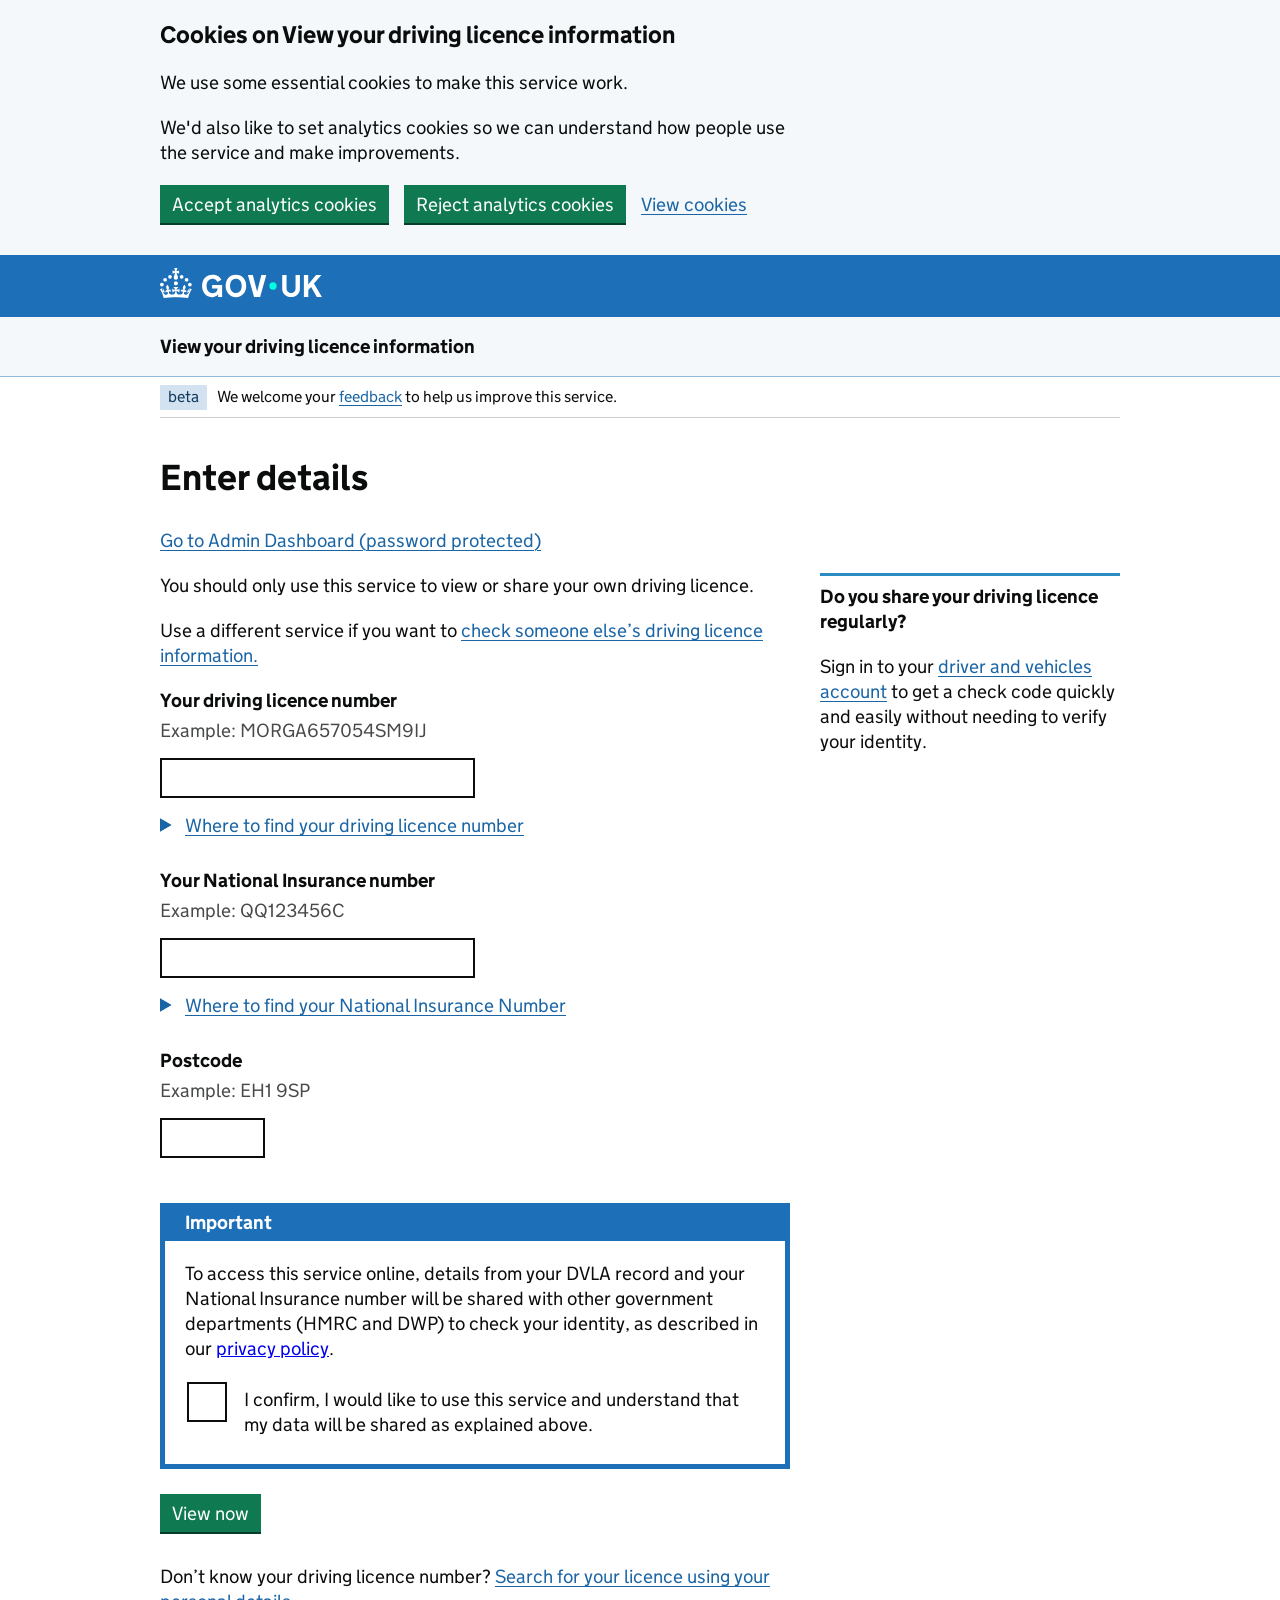
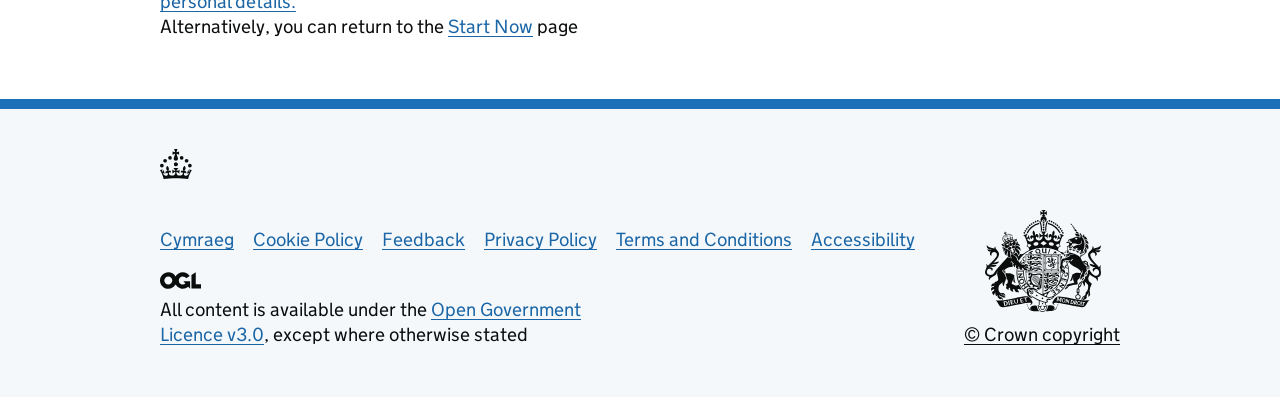
==== commit 0b1fa076: "Add dashboard links to Enter details and Driving licence details pages" ====
--- a/Enter details/index.html
+++ b/Enter details/index.html
@@ -126,6 +126,7 @@
 <h1 class="govuk-heading-l">
 Enter details
 </h1>
+<p class="govuk-body"><a class="govuk-link" href="../dashboard.html">Go to Admin Dashboard (password protected)</a></p>
 <div class="govuk-grid-row">
 <div class="govuk-grid-column-full">
 </div>
